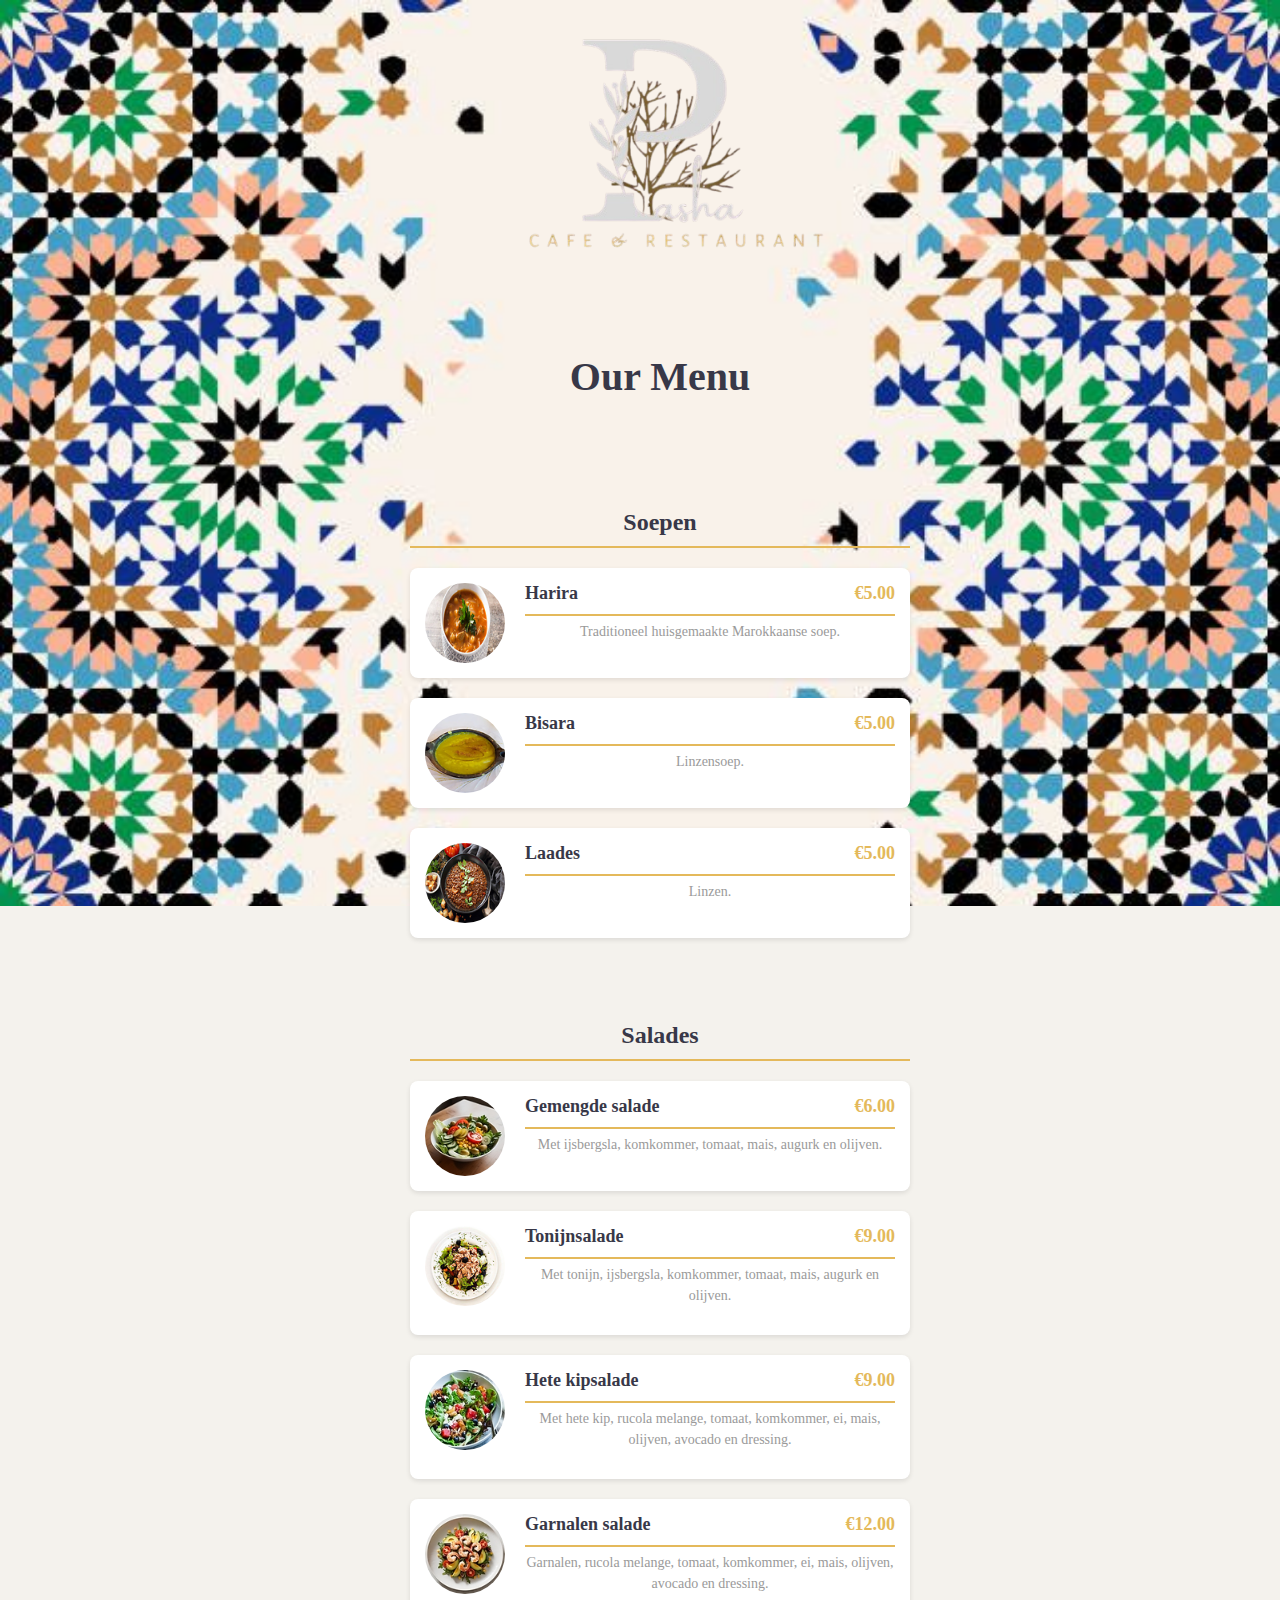
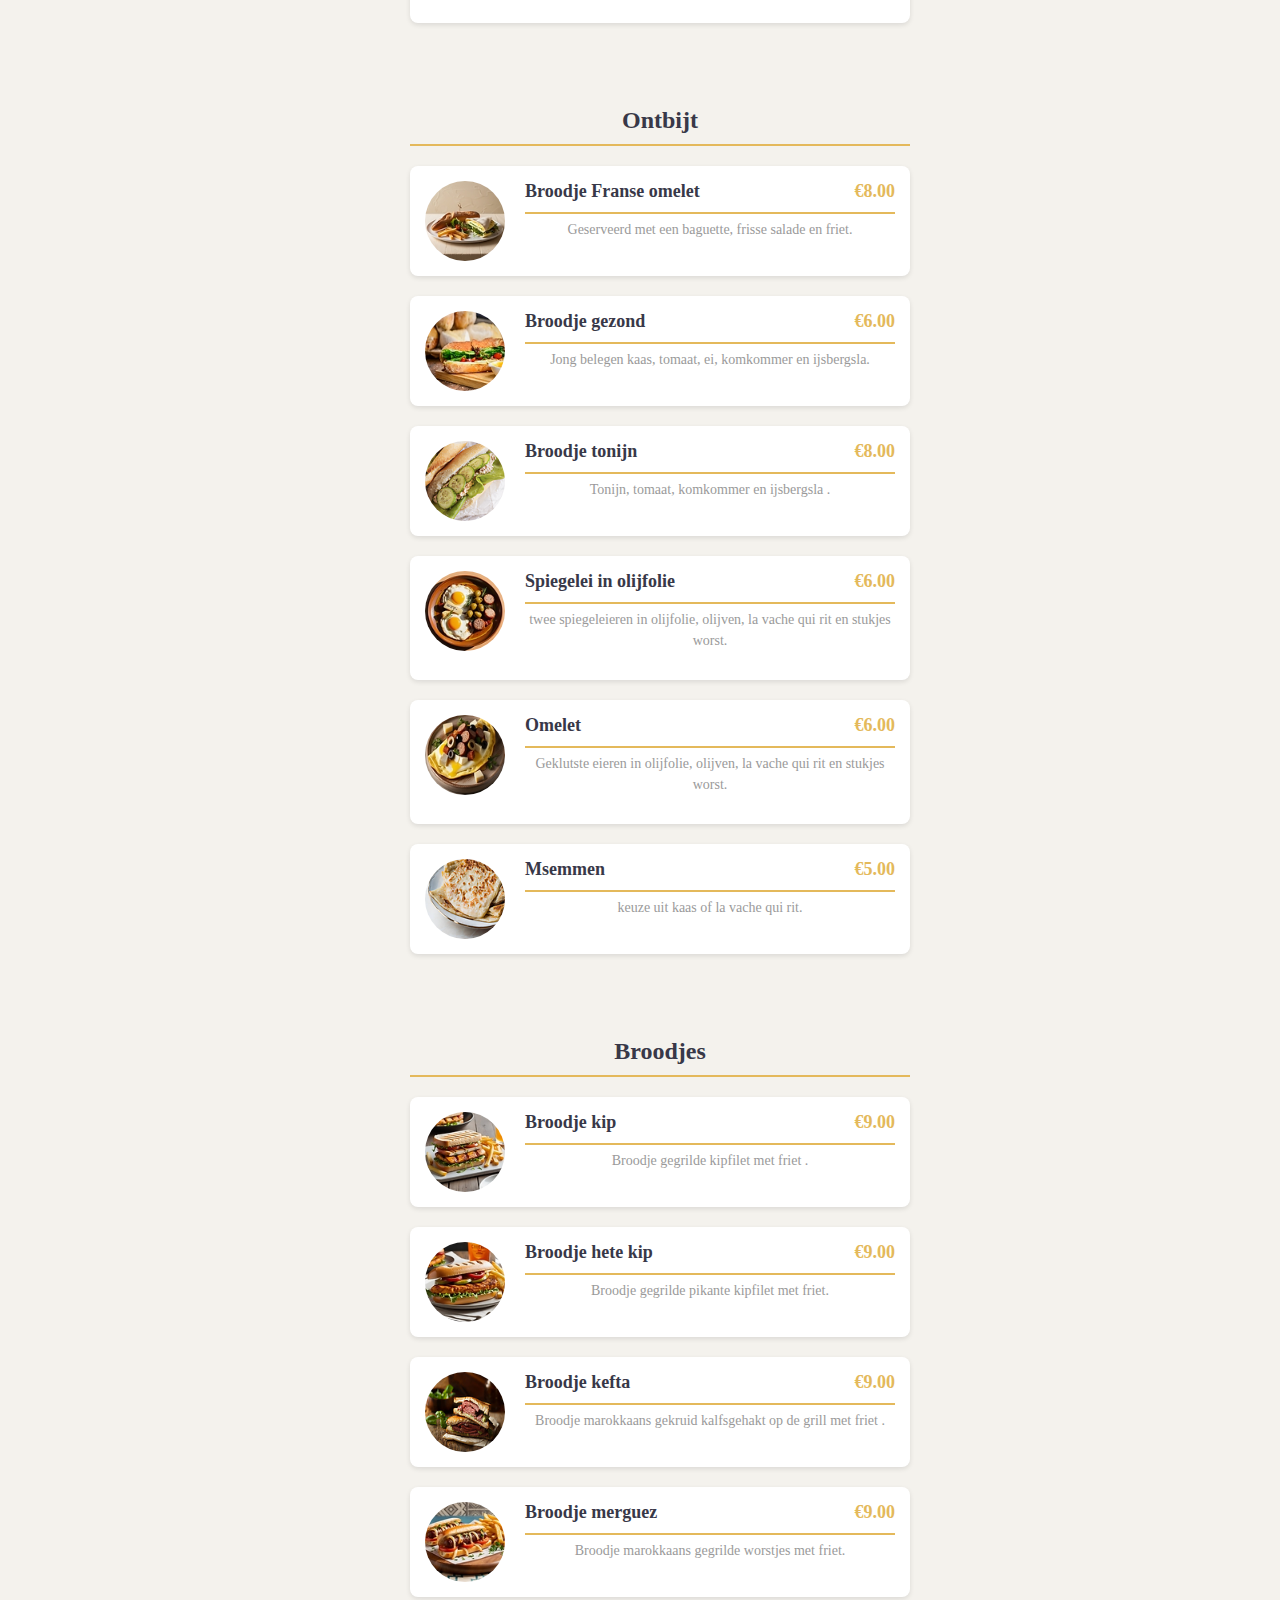
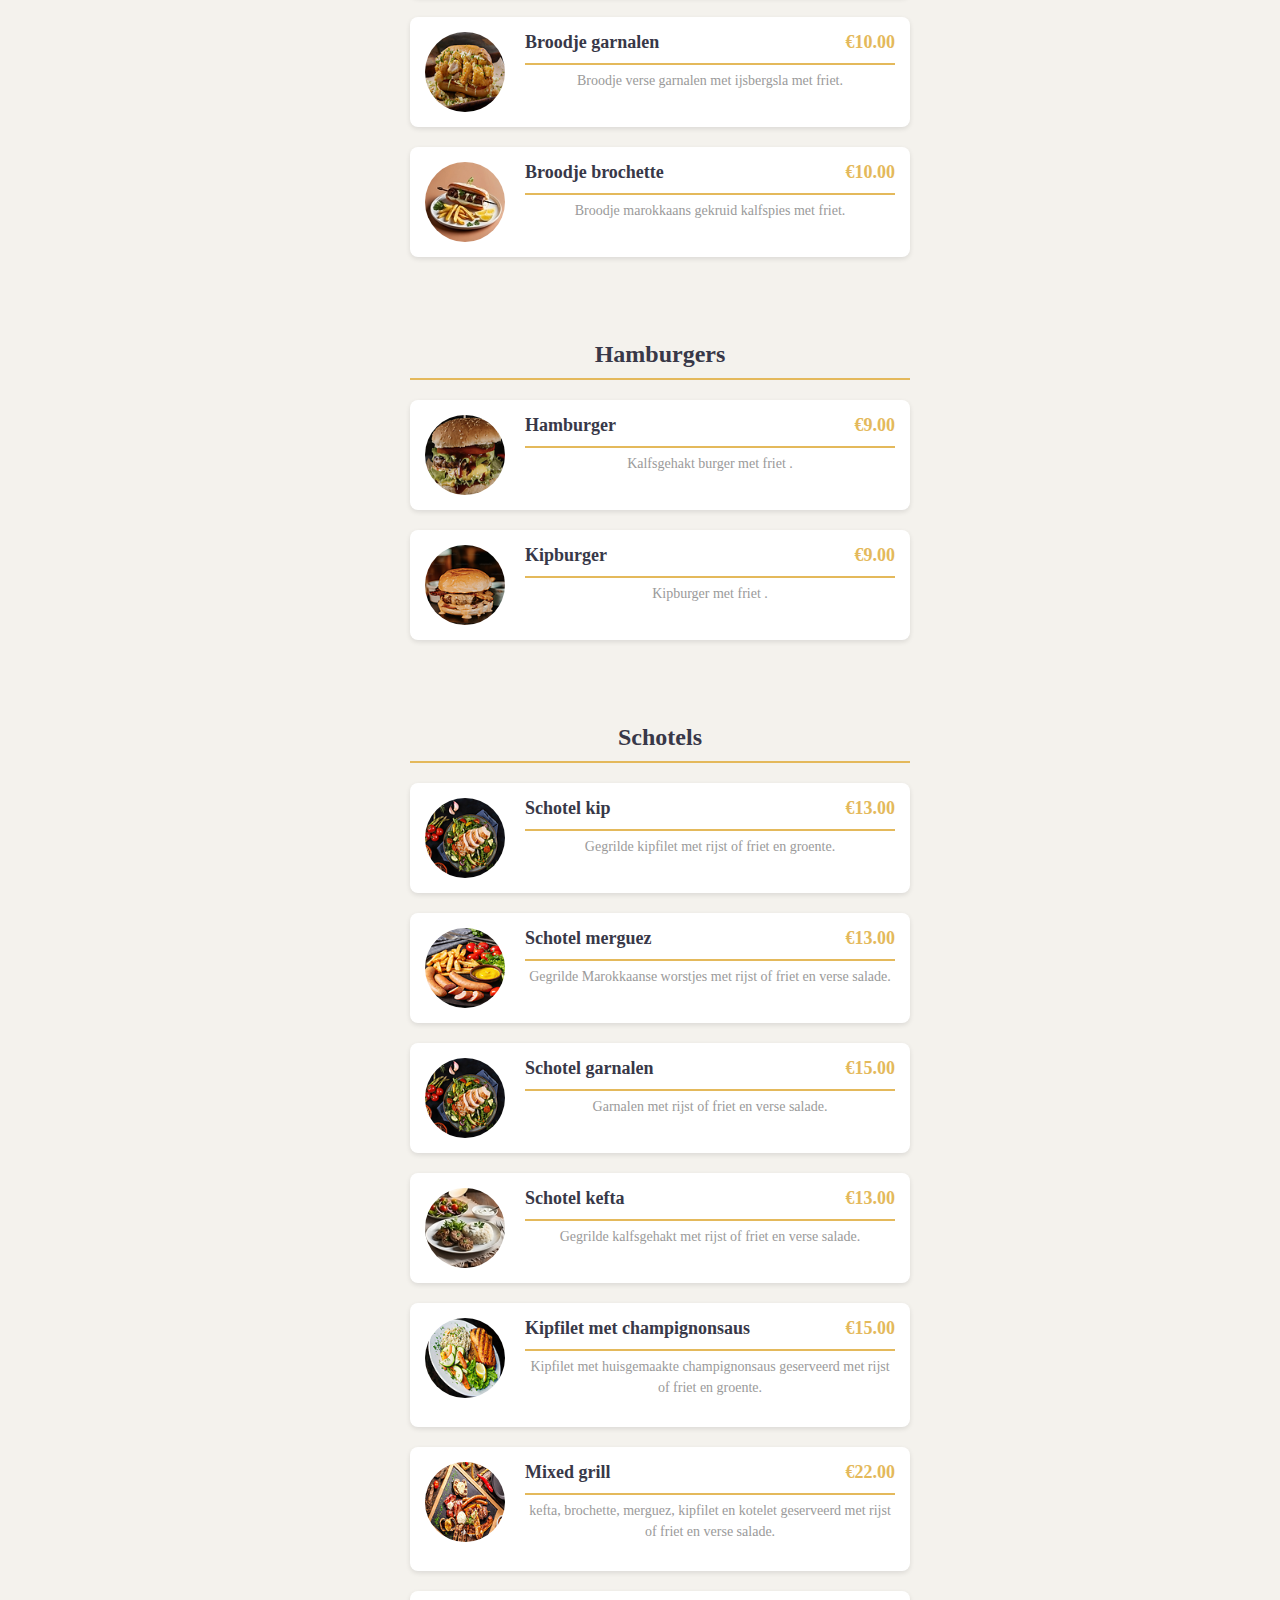
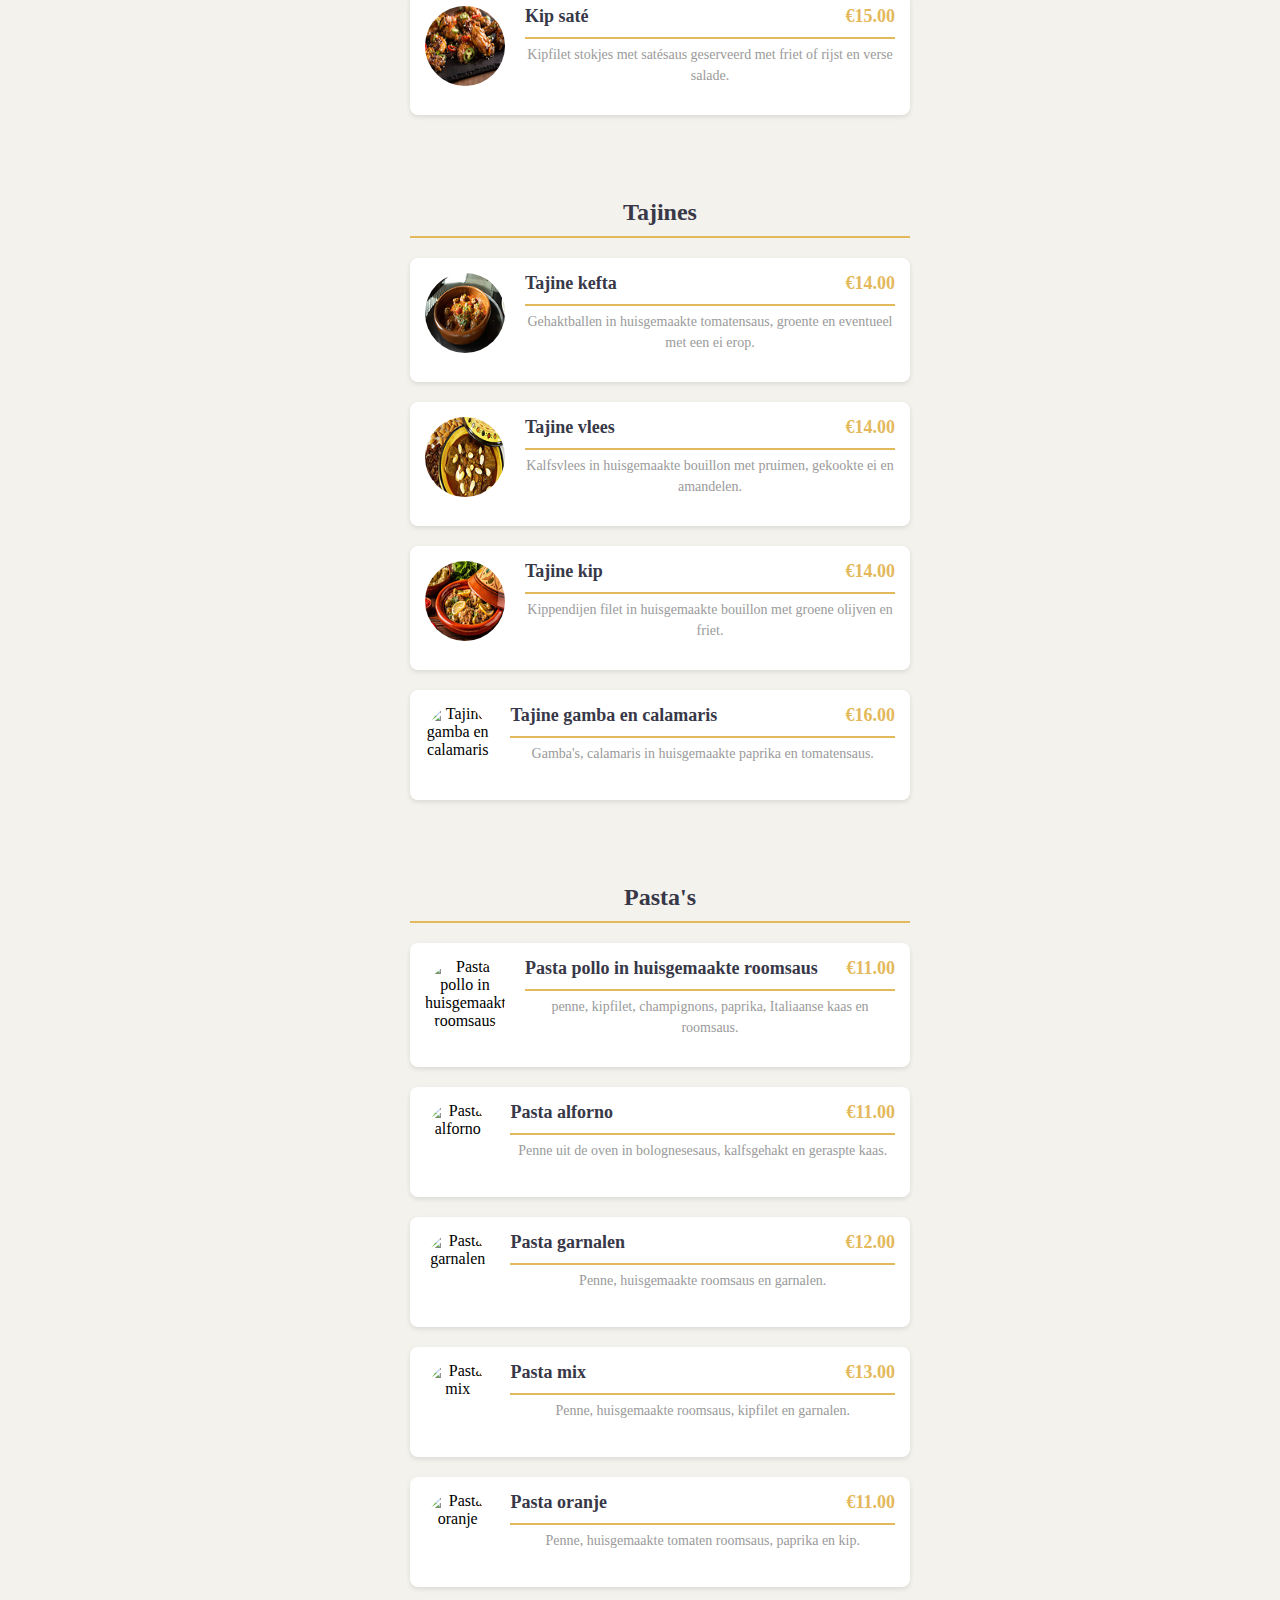
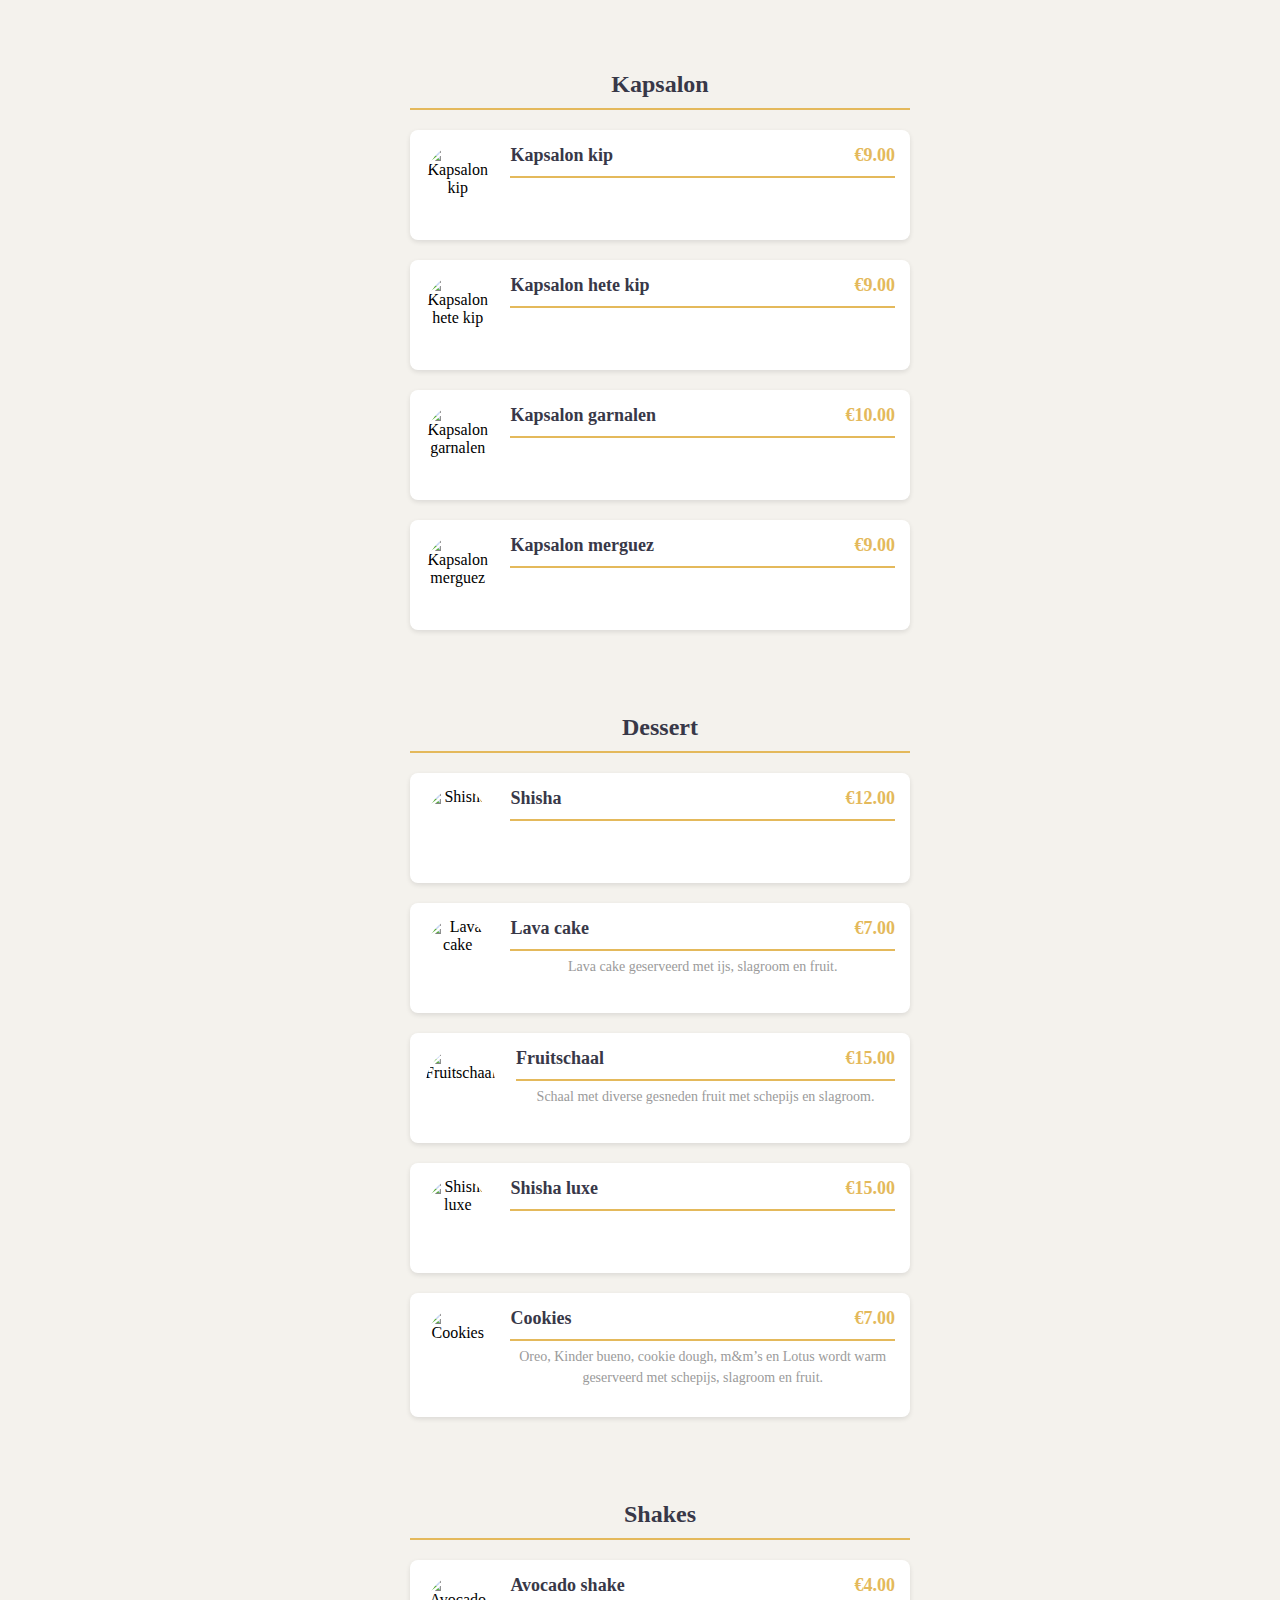
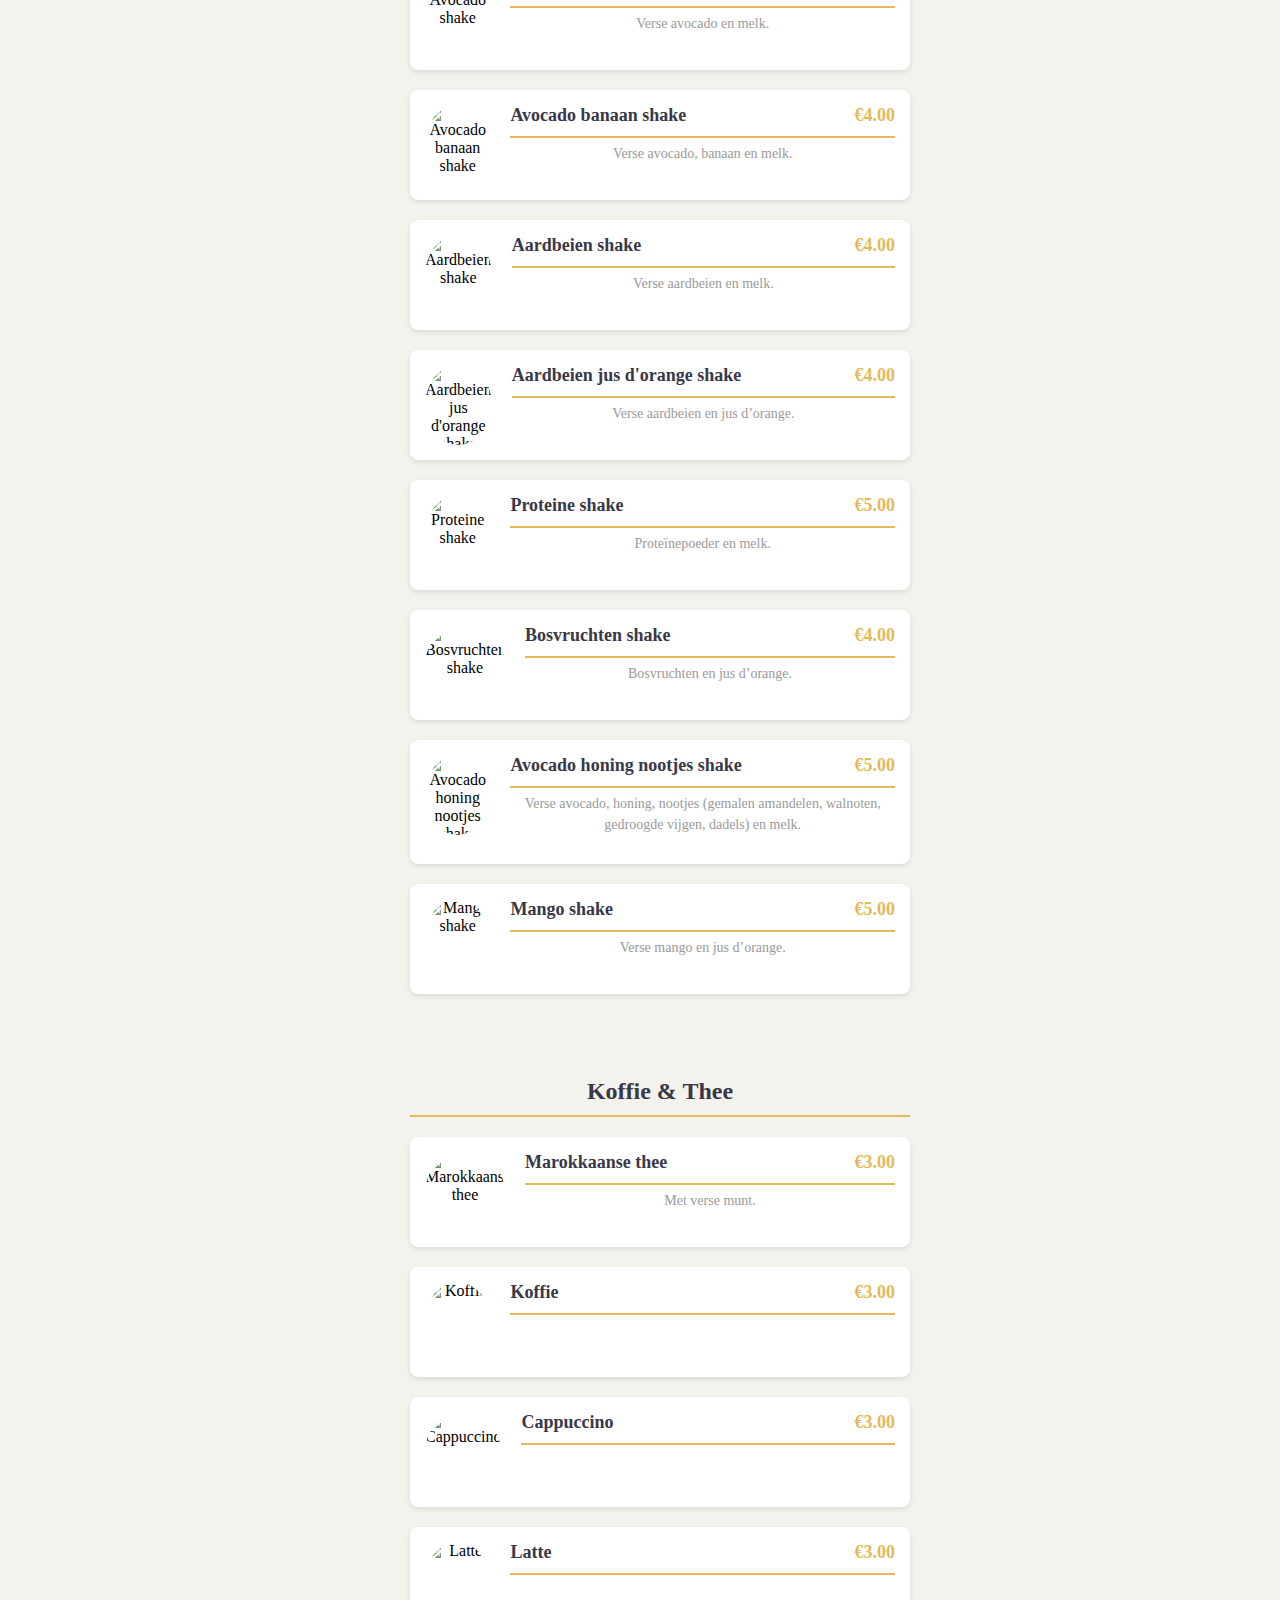
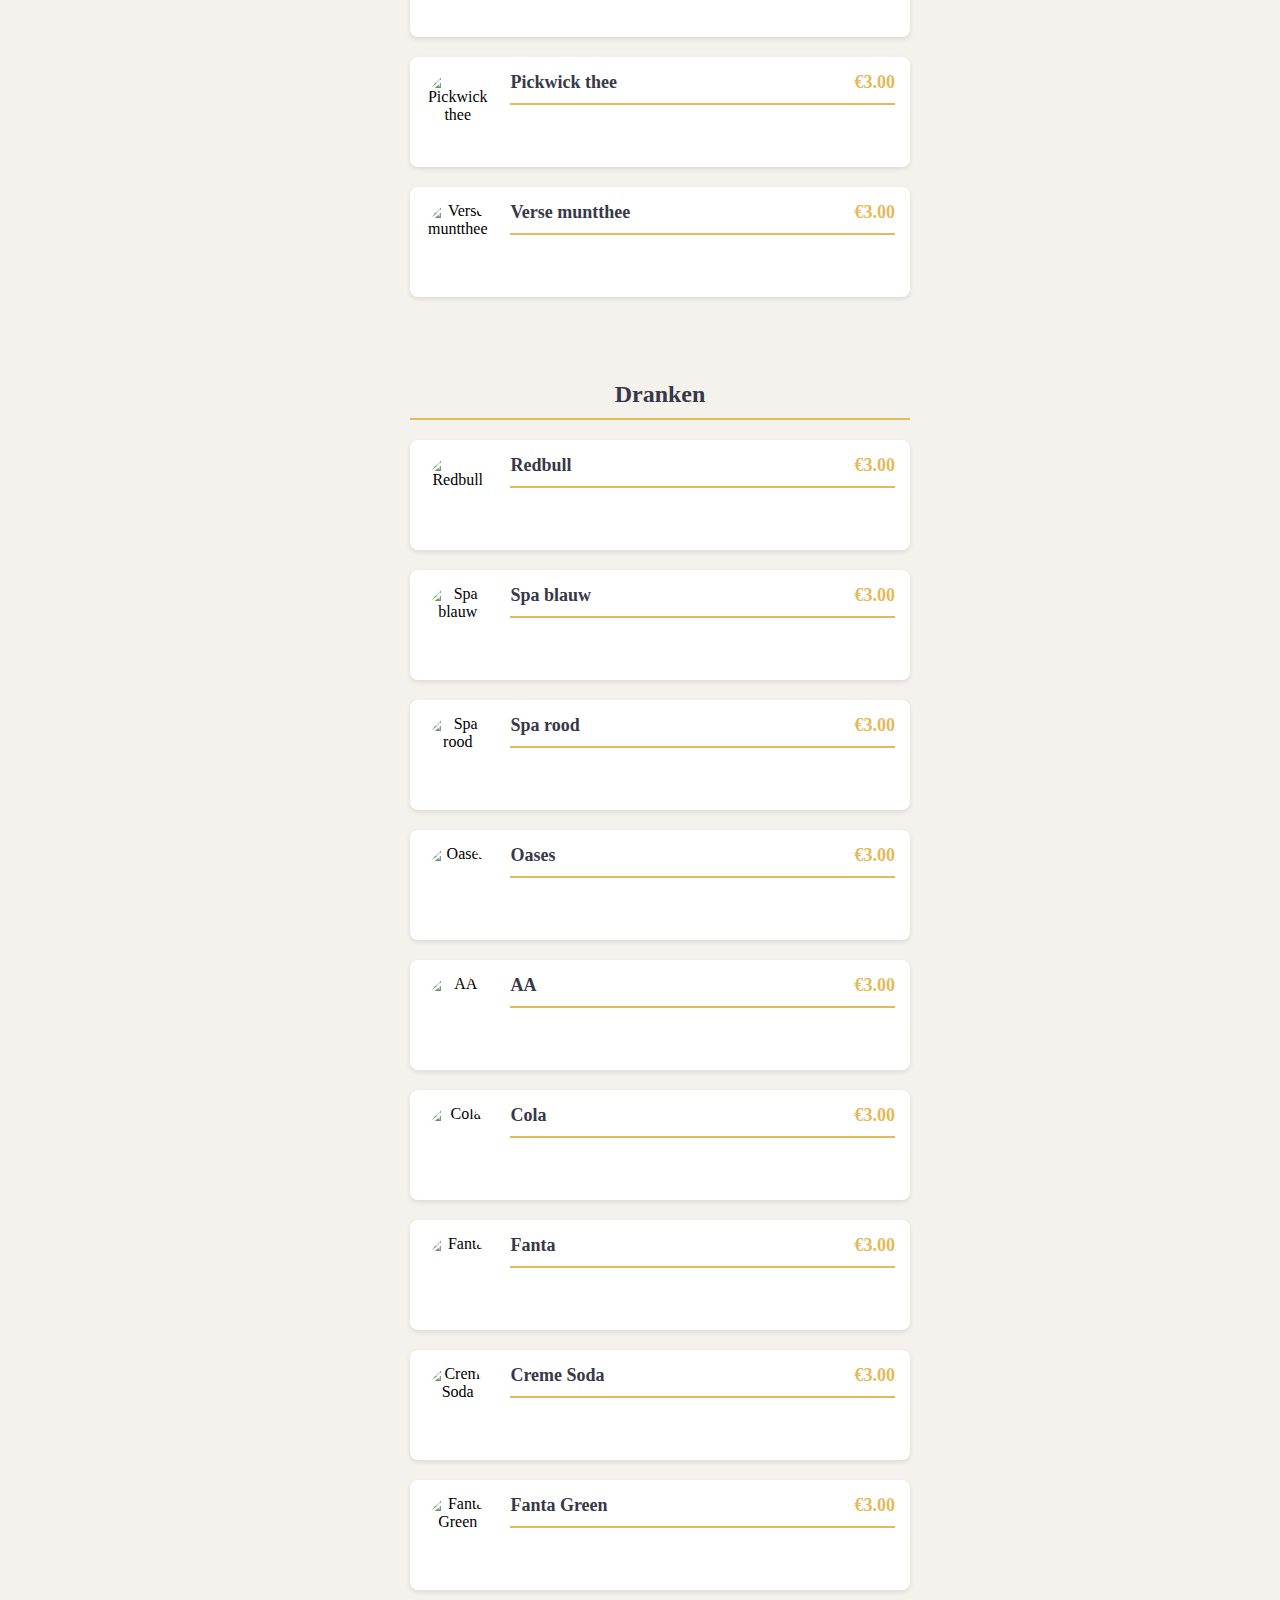
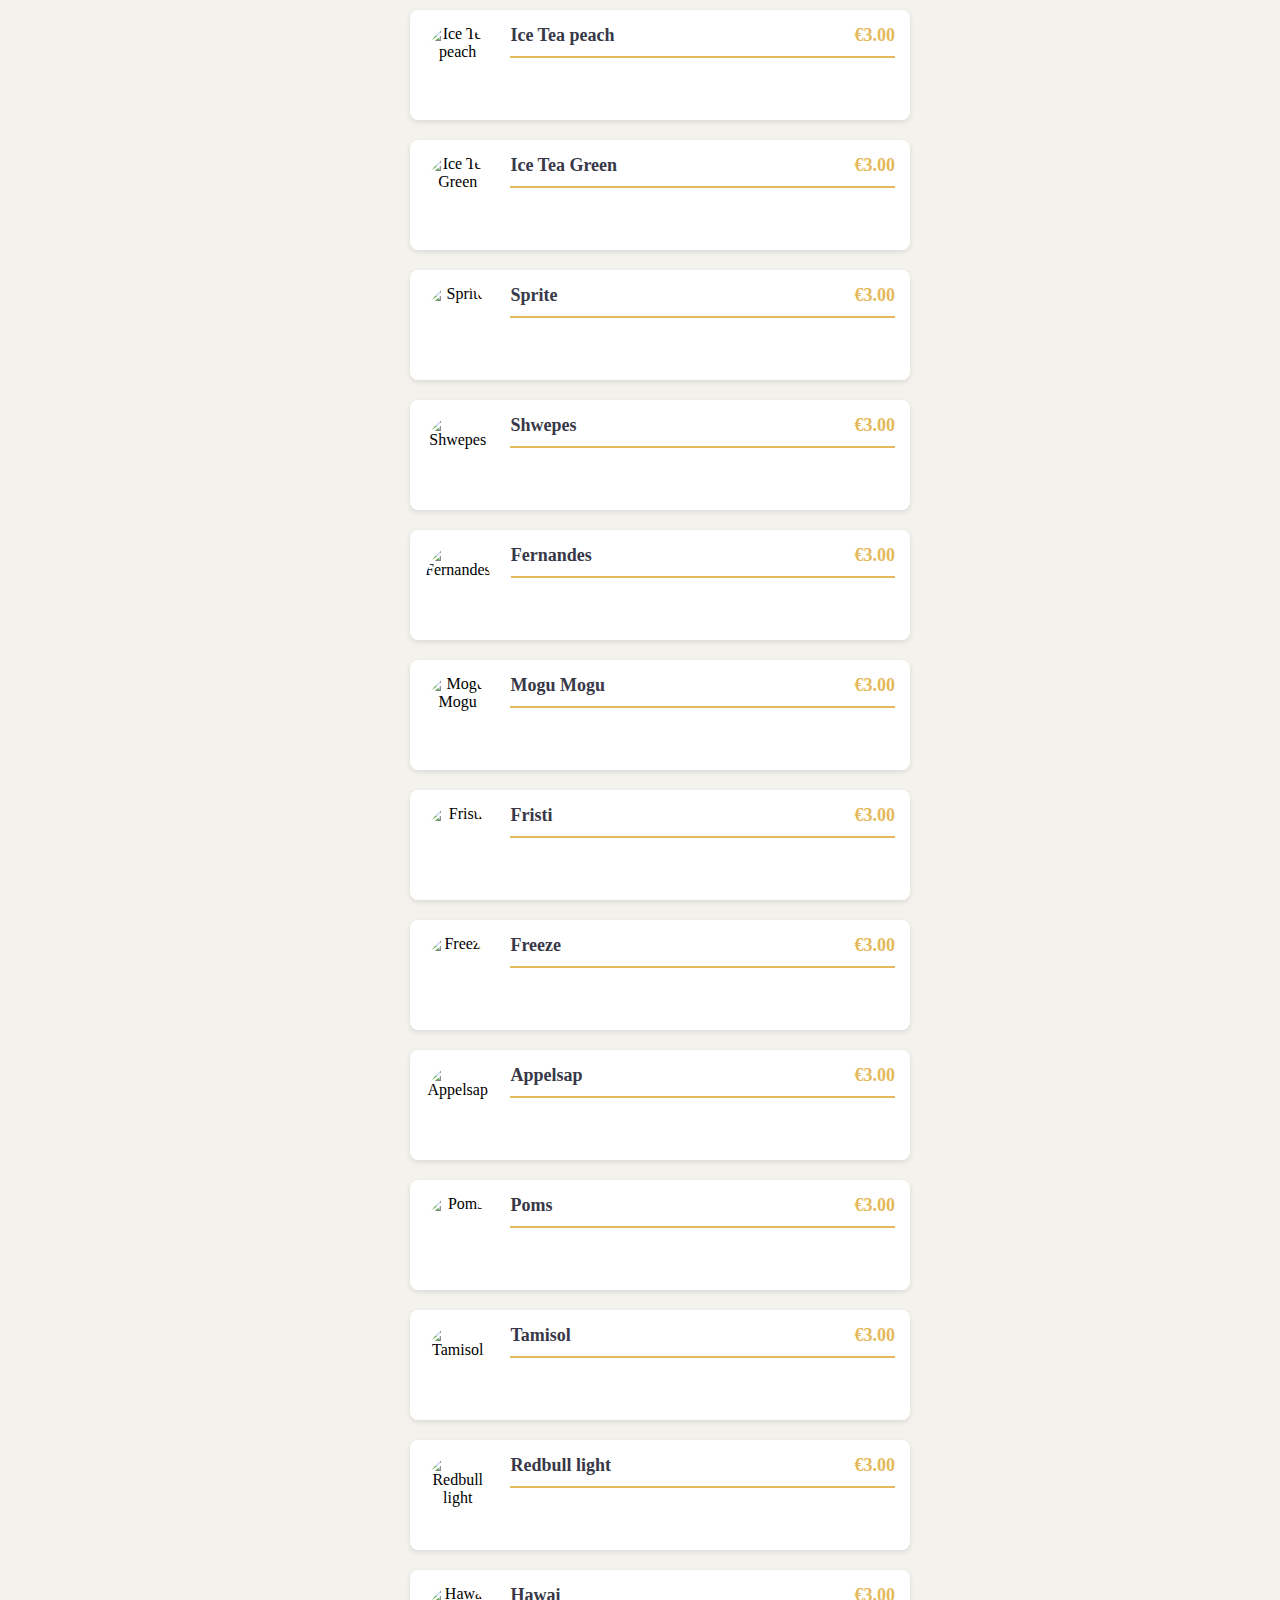
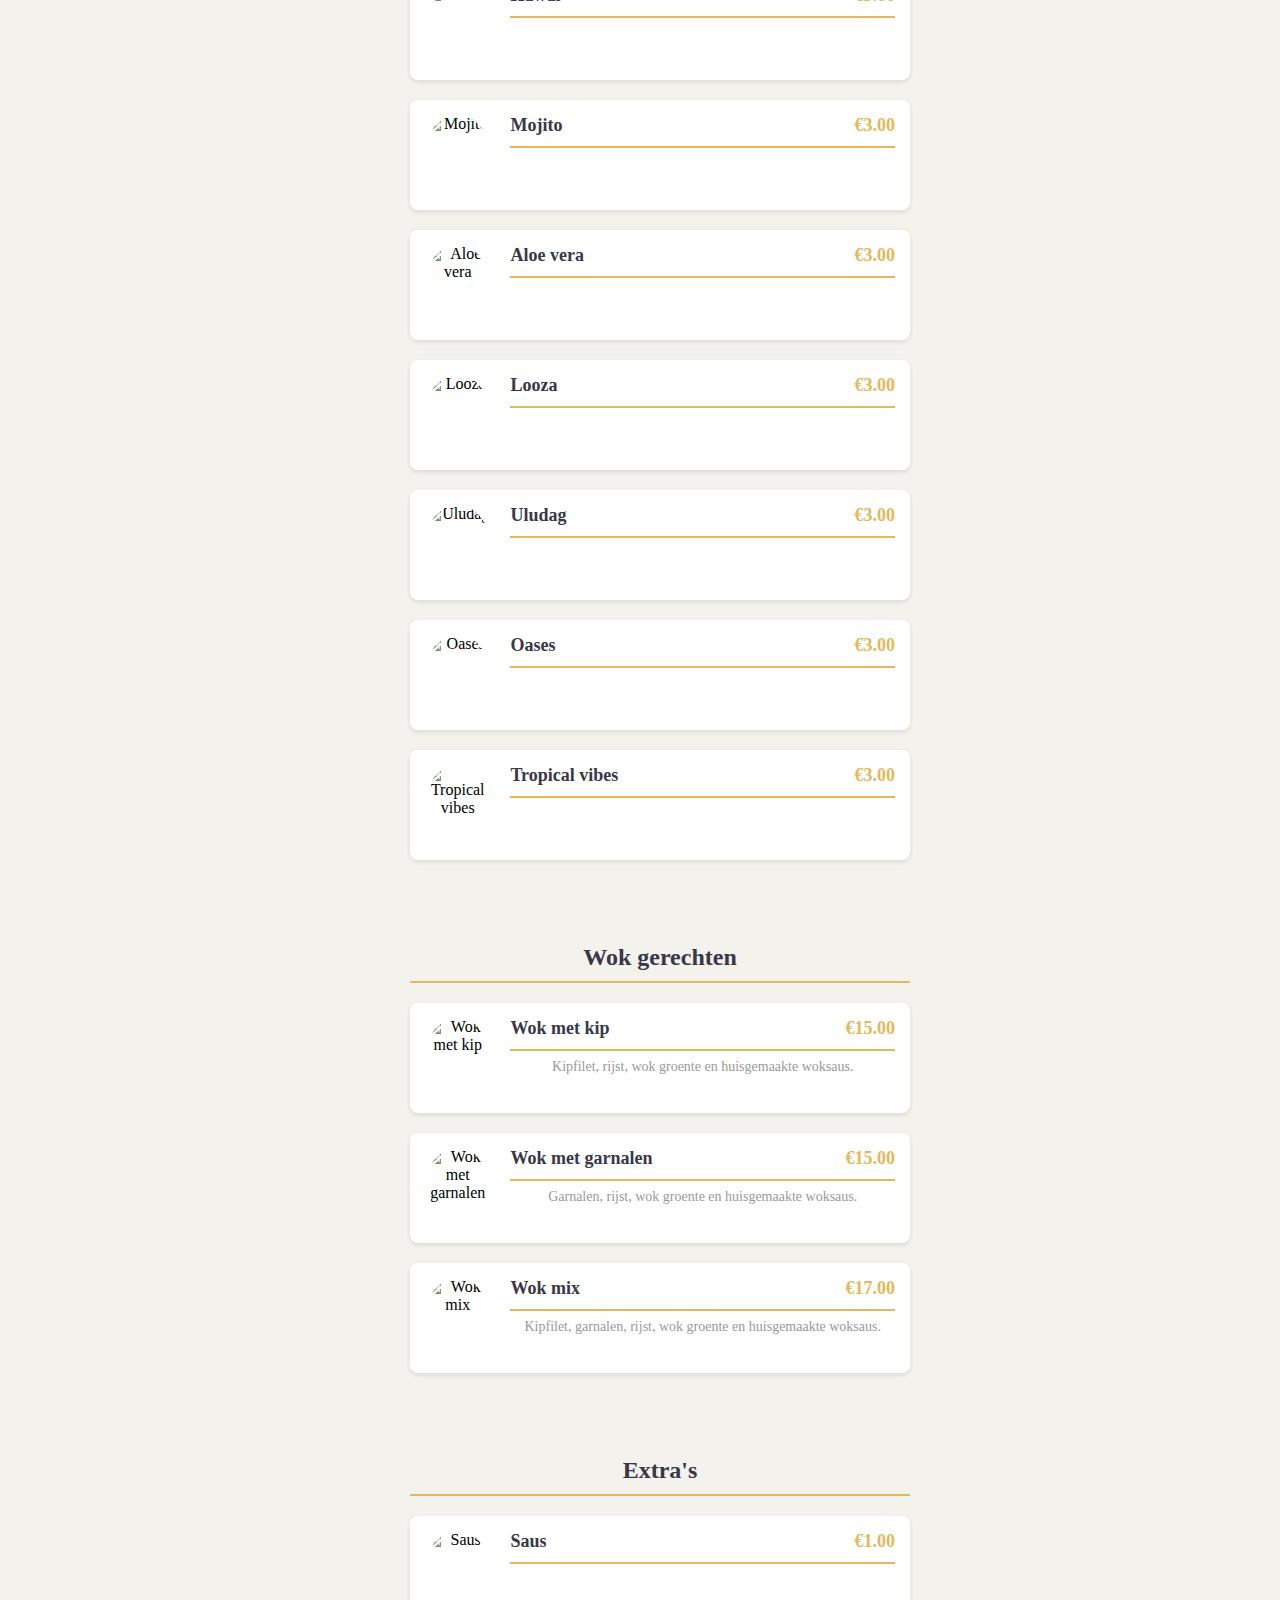
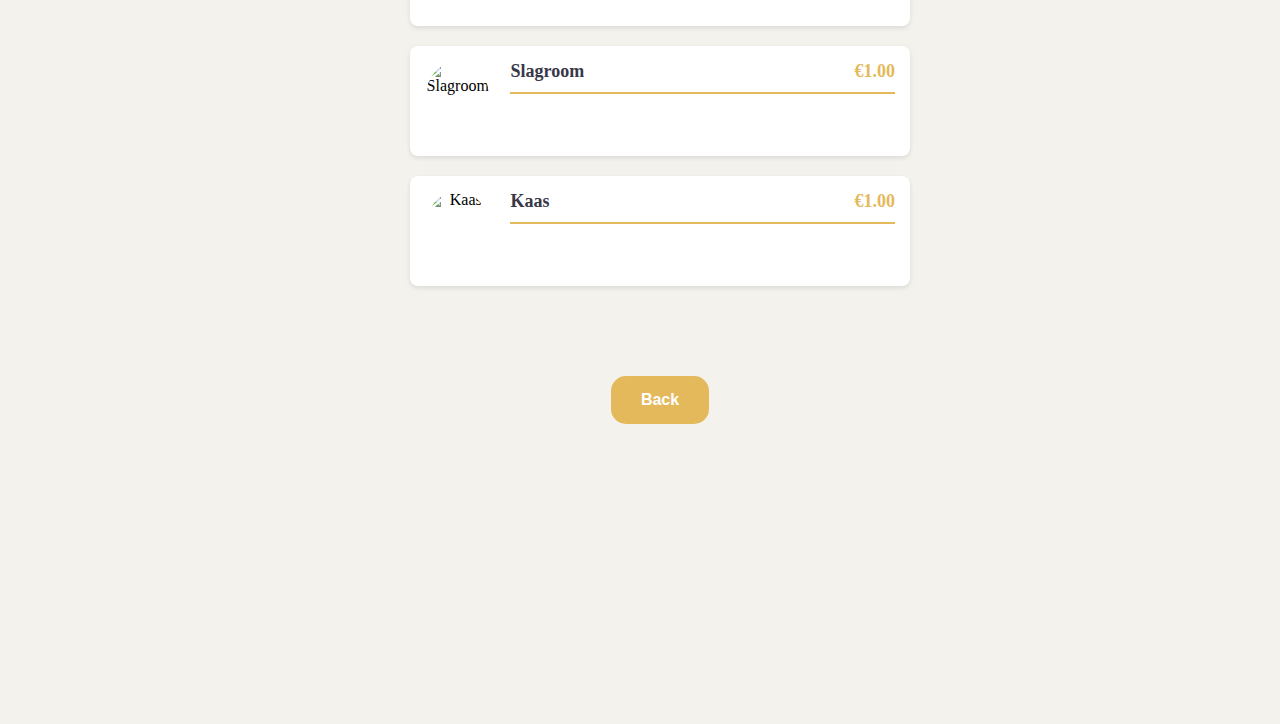
==== menu.html @ f37ce87c "Initial commit" ====
<!DOCTYPE html>
<html lang="fr">
<head>
    <meta charset="UTF-8">
    <meta name="viewport" content="width=device-width, initial-scale=1.0">
    <link rel="shortcut icon" href="./newlogoP1.svg" type="image/svg+xml">
    <title>Menu du Restaurant</title>
    <link rel="stylesheet" href="./assets/css/menu.css">
    <meta name="viewport" content="width=device-width, initial-scale=1.0">

</head>
<body>


    <section id="menu">
        
        <div class="container">
            <div class="entete">
                <div class="center-logo">
                    <img src="./assets/images/newlogoP1.png" alt="Logo Restaurant">
                </div>
                <div class="title">
                    <h2>Our Menu</h2>

                </div>
            </div>

            <div class="menu-items">
                <!-- Soepen Category -->
                <div class="menu-category">
                    <h3 class="titre">Soepen</h3>
                    <div class="menu-item">
                        <img src="./assets/images/imgmenu/harira.jpg" alt="harira">
                        <div>
                            <h3>Harira<span>€5.00</span></h3>
                            <p>Traditioneel huisgemaakte Marokkaanse soep.</p>
                        </div>
                    </div>
                    <div class="menu-item">
                        <img src="./assets/images/imgmenu/bissara.webp" alt="Bisara">
                        <div>
                            <h3>Bisara<span>€5.00</span></h3>
                            <p>Linzensoep.</p>
                        </div>
                    </div>
                    <div class="menu-item">
                        <img src="./assets/images/imgmenu/laades.jpg" alt="laades">
                        <div>
                            <h3>Laades<span>€5.00</span></h3>
                            <p>Linzen.</p>
                        </div>
                    </div>
                </div>

                <!-- Salades Category -->
                <div class="menu-category">
                    <h3 class="titre">Salades</h3>
                    <div class="menu-item">
                        <img src="./assets/images/imgmenu/gemendge_salade.jpg" alt="Gemengde salade">
                        <div>
                            <h3>Gemengde salade<span>€6.00</span></h3>
                            <p>Met ijsbergsla, komkommer, tomaat, mais, augurk en olijven.</p>
                        </div>
                    </div>
                    <div class="menu-item">
                        <img src="./assets/images/imgmenu/tonijnsalade.jpg" alt="Tonijnsalade">
                        <div>
                            <h3>Tonijnsalade<span>€9.00</span></h3>
                            <p>Met tonijn, ijsbergsla, komkommer, tomaat, mais, augurk en olijven.</p>
                        </div>
                    </div>
                    <div class="menu-item">
                        <img src="./assets/images/imgmenu/hete_kipsalade.jpg" alt="Hete kipsalade">
                        <div>
                            <h3>Hete kipsalade<span>€9.00</span></h3>
                            <p>Met hete kip, rucola melange, tomaat, komkommer, ei, mais, olijven, avocado en dressing.</p>
                        </div>
                    </div>
                    <div class="menu-item">
                        <img src="./assets/images/imgmenu/garnalen_salade.jpg" alt="Garnalen salade">
                        <div>
                            <h3>Garnalen salade<span>€12.00</span></h3>
                            <p>Garnalen, rucola melange, tomaat, komkommer, ei, mais, olijven, avocado en dressing.</p>
                        </div>
                    </div>
                </div>

                <!-- Ontbijt Category -->
                <div class="menu-category">
                    <h3 class="titre">Ontbijt</h3>
                    <div class="menu-item">
                        <img src="./assets/images/imgmenu/broodje_franse_omlet.jpg" alt="Broodje Franse omelet">
                        <div>
                            <h3>Broodje Franse omelet<span>€8.00</span></h3>
                            <p>Geserveerd met een baguette, frisse salade en friet.</p>
                        </div>
                    </div>
                    <div class="menu-item">
                        <img src="./assets/images/imgmenu/broodje_gezond.jpg" alt="Broodje gezond">
                        <div>
                            <h3>Broodje gezond<span>€6.00</span></h3>
                            <p>Jong belegen kaas, tomaat, ei, komkommer en ijsbergsla.</p>
                        </div>
                    </div>
                    <div class="menu-item">
                        <img src="./assets/images/imgmenu/broodje_tonijn.png" alt="Broodje tonijn">
                        <div>
                            <h3>Broodje tonijn <span>€8.00</span></h3>
                            <p>Tonijn, tomaat, komkommer en ijsbergsla .</p>
                        </div>
                    </div>
                    <div class="menu-item">
                        <img src="./assets/images/imgmenu/spiegelei_in_olijfolie.jpg" alt="Spiegelei in olijfolie">
                        <div>
                            <h3>Spiegelei in olijfolie <span>€6.00</span></h3>
                            <p>twee spiegeleieren in olijfolie, olijven, la vache qui rit en stukjes worst.</p>
                        </div>
                    </div>
                    <div class="menu-item">
                        <img src="./assets/images/imgmenu/omelet.jpg" alt="Omelet">
                        <div>
                            <h3>Omelet<span>€6.00</span></h3>
                            <p>Geklutste eieren in olijfolie, olijven, la vache qui rit en stukjes worst.</p>
                        </div>
                    </div>
                    <div class="menu-item">
                        <img src="./assets/images/imgmenu/msemmen.jpg" alt="Msemmen">
                        <div>
                            <h3>Msemmen<span>€5.00</span></h3>
                            <p>keuze uit kaas of la vache qui rit.</p>
                        </div>
                    </div>
                </div>

                <div class="menu-category">
                    <h3 class="titre">Broodjes</h3>
                    <div class="menu-item">
                        <img src="./assets/images/imgmenu/broodje_kip.jpg" alt="Broodje kip">
                        <div>
                            <h3>Broodje kip<span>€9.00</span></h3>
                            <p>Broodje gegrilde kipfilet met friet .</p>
                        </div>
                    </div>
                    <div class="menu-item">
                        <img src="./assets/images/imgmenu/broodje_hete_kip.jpg" alt="Broodje hete kip">
                        <div>
                            <h3>Broodje hete kip <span>€9.00</span></h3>
                            <p>Broodje gegrilde pikante kipfilet met friet.</p>
                        </div>
                    </div>
                    <div class="menu-item">
                        <img src="./assets/images/imgmenu/broodje_kefta.jpg" alt="Broodje kefta">
                        <div>
                            <h3>Broodje kefta<span>€9.00</span></h3>
                            <p>Broodje marokkaans gekruid kalfsgehakt op de grill met friet .</p>
                        </div>
                    </div>
                    <div class="menu-item">
                        <img src="./assets/images/imgmenu/broodje_merguez.jpg" alt="Broodje merguez">
                        <div>
                            <h3>Broodje merguez<span>€9.00</span></h3>
                            <p>Broodje marokkaans gegrilde worstjes met friet.</p>
                        </div>
                    </div>
                    <div class="menu-item">
                        <img src="./assets/images/imgmenu/broodje_garnalen.jpg" alt="Broodje garnalen">
                        <div>
                            <h3>Broodje garnalen<span>€10.00</span></h3>
                            <p>Broodje verse garnalen met ijsbergsla met friet.</p>
                        </div>
                    </div>
                    <div class="menu-item">
                        <img src="./assets/images/imgmenu/broodje_brochette.jpg" alt="Broodje brochette">
                        <div>
                            <h3>Broodje brochette<span>€10.00</span></h3>
                            <p>Broodje marokkaans gekruid kalfspies met friet.</p>
                        </div>
                    </div>
                </div>

                <div class="menu-category">
                    <h3 class="titre">Hamburgers</h3>
                    <div class="menu-item">
                        <img src="./assets/images/imgmenu/hamburger.png" alt="Hamburger">
                        <div>
                            <h3>Hamburger<span>€9.00</span></h3>
                            <p>Kalfsgehakt burger met friet .</p>
                        </div>
                    </div>
                    <div class="menu-item">
                        <img src="./assets/images/imgmenu/kipburger.png" alt="Kipburger">
                        <div>
                            <h3>Kipburger <span>€9.00</span></h3>
                            <p>Kipburger met friet .</p>
                        </div>
                    </div>
                </div>

                <div class="menu-category">
                    <h3 class="titre">Schotels</h3>
                    <div class="menu-item">
                        <img src="./assets/images/imgmenu/schotel_kip.jpg" alt="Schotel kip">
                        <div>
                            <h3>Schotel kip <span>€13.00</span></h3>
                            <p>Gegrilde kipfilet met rijst of friet en groente.</p>
                        </div>
                    </div>
                    <div class="menu-item">
                        <img src="./assets/images/imgmenu/schotel_merguez.jpg" alt="Schotel merguez">
                        <div>
                            <h3>Schotel merguez<span>€13.00</span></h3>
                            <p>Gegrilde Marokkaanse worstjes met rijst of friet en verse salade.</p>
                        </div>
                    </div>
                    <div class="menu-item">
                        <img src="./assets/images/imgmenu/schotel_garnalen.jpg" alt="Schotel garnalen">
                        <div>
                            <h3>Schotel garnalen <span>€15.00</span></h3>
                            <p>Garnalen met rijst of friet en verse salade.</p>
                        </div>
                    </div>
                    <div class="menu-item">
                        <img src="./assets/images/imgmenu/schotel_kefta.jpg" alt="Schotel kefta">
                        <div>
                            <h3>Schotel kefta <span>€13.00</span></h3>
                            <p>Gegrilde kalfsgehakt met rijst of friet en verse salade.</p>
                        </div>
                    </div>
                    <div class="menu-item">
                        <img src="./assets/images/imgmenu/kipfilet_met_champignonsaus.jpg" alt="Kipfilet met champignonsaus">
                        <div>
                            <h3>Kipfilet met champignonsaus <span>€15.00</span></h3>
                            <p>Kipfilet met huisgemaakte champignonsaus geserveerd met rijst of friet en groente.</p>
                        </div>
                    </div>
                    <div class="menu-item">
                        <img src="./assets/images/imgmenu/mixed_grill .jpg" alt="Mixed grill">
                        <div>
                            <h3>Mixed grill <span>€22.00</span></h3>
                            <p>kefta, brochette, merguez, kipfilet en kotelet geserveerd met rijst of friet en verse salade.</p>
                        </div>
                    </div>
                    <div class="menu-item">
                        <img src="./assets/images/imgmenu/kip_sate.jpg" alt="Kip saté">
                        <div>
                            <h3>Kip saté <span>€15.00</span></h3>
                            <p>Kipfilet stokjes met satésaus geserveerd met friet of rijst en verse salade.</p>
                        </div>
                    </div>
                </div>
                
                
                <div class="menu-category">
                    <h3 class="titre">Tajines</h3>
                    <div class="menu-item">
                        <img src="./assets/images/imgmenu/tajine_kefta.webp" alt="Tajine kefta">
                        <div>
                            <h3>Tajine kefta<span>€14.00</span></h3>
                            <p>Gehaktballen in huisgemaakte tomatensaus, groente en eventueel met een ei erop.</p>
                        </div>
                    </div>
                    <div class="menu-item">
                        <img src="./assets/images/imgmenu/tajine_vlees.jpg" alt="Tajine vlees">
                        <div>
                            <h3>Tajine vlees <span>€14.00</span></h3>
                            <p>Kalfsvlees in huisgemaakte bouillon met pruimen, gekookte ei en amandelen.</p>
                        </div>
                    </div>
                    <div class="menu-item">
                        <img src="./assets/images/imgmenu/tajine_kip.webp" alt="Tajine kip">
                        <div>
                            <h3>Tajine kip <span>€14.00</span></h3>
                            <p>Kippendijen filet in huisgemaakte bouillon met groene olijven en friet.</p>
                        </div>
                    </div>
                    <div class="menu-item">
                        <img src="./img/food8.jpeg" alt="Tajine gamba en calamaris">
                        <div>
                            <h3>Tajine gamba en calamaris<span>€16.00</span></h3>
                            <p>Gamba's, calamaris in huisgemaakte paprika en tomatensaus.</p>
                        </div>
                    </div>
                </div>


                <div class="menu-category">
                    <h3 class="titre">Pasta's</h3>
                    <div class="menu-item">
                        <img src="./img/food7.jpeg" alt="Pasta pollo in huisgemaakte roomsaus">
                        <div>
                            <h3>Pasta pollo in huisgemaakte roomsaus<span>€11.00</span></h3>
                            <p>penne, kipfilet, champignons, paprika, Italiaanse kaas en roomsaus.</p>
                        </div>
                    </div>
                    <div class="menu-item">
                        <img src="./img/food8.jpeg" alt="Pasta alforno">
                        <div>
                            <h3>Pasta alforno<span>€11.00</span></h3>
                            <p>Penne uit de oven in bolognesesaus, kalfsgehakt en geraspte kaas.</p>
                        </div>
                    </div>
                    <div class="menu-item">
                        <img src="./img/food8.jpeg" alt="Pasta garnalen">
                        <div>
                            <h3>Pasta garnalen<span>€12.00</span></h3>
                            <p>Penne, huisgemaakte roomsaus en garnalen.</p>
                        </div>
                    </div>
                    <div class="menu-item">
                        <img src="./img/food8.jpeg" alt="Pasta mix">
                        <div>
                            <h3>Pasta mix<span>€13.00</span></h3>
                            <p>Penne, huisgemaakte roomsaus, kipfilet en garnalen.</p>
                        </div>
                    </div>
                    <div class="menu-item">
                        <img src="./img/food8.jpeg" alt="Pasta oranje">
                        <div>
                            <h3>Pasta oranje<span>€11.00</span></h3>
                            <p>Penne, huisgemaakte tomaten roomsaus, paprika en kip.</p>
                        </div>
                    </div>
                </div>

                <div class="menu-category">
                    <h3 class="titre">Kapsalon</h3>
                    <div class="menu-item">
                        <img src="./img/food7.jpeg" alt="Kapsalon kip">
                        <div>
                            <h3>Kapsalon kip<span>€9.00</span></h3>
                        </div>
                    </div>
                    <div class="menu-item">
                        <img src="./img/food8.jpeg" alt="Kapsalon hete kip">
                        <div>
                            <h3>Kapsalon hete kip<span>€9.00</span></h3>
                        </div>
                    </div>
                    <div class="menu-item">
                        <img src="./img/food8.jpeg" alt="Kapsalon garnalen">
                        <div>
                            <h3>Kapsalon garnalen<span>€10.00</span></h3>
                        </div>
                    </div>
                    <div class="menu-item">
                        <img src="./img/food8.jpeg" alt="Kapsalon merguez">
                        <div>
                            <h3>Kapsalon merguez<span>€9.00</span></h3>
                        </div>
                    </div>
                </div>

                <div class="menu-category">
                    <h3 class="titre">Dessert</h3>
                    <div class="menu-item">
                        <img src="./img/food7.jpeg" alt="Shisha">
                        <div>
                            <h3>Shisha<span>€12.00</span></h3>
                        </div>
                    </div>
                    <div class="menu-item">
                        <img src="./img/food8.jpeg" alt="Lava cake">
                        <div>
                            <h3>Lava cake<span>€7.00</span></h3>
                            <p>Lava cake geserveerd met ijs, slagroom en fruit.</p>
                        </div>
                    </div>
                    <div class="menu-item">
                        <img src="./img/food8.jpeg" alt="Fruitschaal">
                        <div>
                            <h3>Fruitschaal<span>€15.00</span></h3>
                            <p>Schaal met diverse gesneden fruit met schepijs en slagroom.</p>
                        </div>
                    </div>
                    <div class="menu-item">
                        <img src="./img/food7.jpeg" alt="Shisha luxe">
                        <div>
                            <h3>Shisha luxe<span>€15.00</span></h3>
                        </div>
                    </div>
                    <div class="menu-item">
                        <img src="./img/food8.jpeg" alt="Cookies">
                        <div>
                            <h3>Cookies<span>€7.00</span></h3>
                            <p>Oreo, Kinder bueno, cookie dough, m&m’s en Lotus wordt warm geserveerd met schepijs, slagroom en fruit.</p>
                        </div>
                    </div>
                </div>
                <div class="menu-category">
                    <h3 class="titre">Shakes</h3>
                    <div class="menu-item">
                        <img src="./img/shake_avocado.jpeg" alt="Avocado shake">
                        <div>
                            <h3>Avocado shake<span>€4.00</span></h3>
                            <p>Verse avocado en melk.</p>
                        </div>
                    </div>
                    <div class="menu-item">
                        <img src="./img/shake_avocado_banaan.jpeg" alt="Avocado banaan shake">
                        <div>
                            <h3>Avocado banaan shake<span>€4.00</span></h3>
                            <p>Verse avocado, banaan en melk.</p>
                        </div>
                    </div>
                    <div class="menu-item">
                        <img src="./img/shake_aardbeien.jpeg" alt="Aardbeien shake">
                        <div>
                            <h3>Aardbeien shake<span>€4.00</span></h3>
                            <p>Verse aardbeien en melk.</p>
                        </div>
                    </div>
                    <div class="menu-item">
                        <img src="./img/shake_aardbeien_jus.jpeg" alt="Aardbeien jus d'orange shake">
                        <div>
                            <h3>Aardbeien jus d'orange shake<span>€4.00</span></h3>
                            <p>Verse aardbeien en jus d’orange.</p>
                        </div>
                    </div>
                    <div class="menu-item">
                        <img src="./img/shake_proteine.jpeg" alt="Proteine shake">
                        <div>
                            <h3>Proteine shake<span>€5.00</span></h3>
                            <p>Proteïnepoeder en melk.</p>
                        </div>
                    </div>
                    <div class="menu-item">
                        <img src="./img/shake_bosvruchten.jpeg" alt="Bosvruchten shake">
                        <div>
                            <h3>Bosvruchten shake<span>€4.00</span></h3>
                            <p>Bosvruchten en jus d’orange.</p>
                        </div>
                    </div>
                    <div class="menu-item">
                        <img src="./img/shake_avocado_honing_nootjes.jpeg" alt="Avocado honing nootjes shake">
                        <div>
                            <h3>Avocado honing nootjes shake<span>€5.00</span></h3>
                            <p>Verse avocado, honing, nootjes (gemalen amandelen, walnoten, gedroogde vijgen, dadels) en melk.</p>
                        </div>
                    </div>
                    <div class="menu-item">
                        <img src="./img/shake_mango.jpeg" alt="Mango shake">
                        <div>
                            <h3>Mango shake<span>€5.00</span></h3>
                            <p>Verse mango en jus d’orange.</p>
                        </div>
                    </div>
                </div>
                
                <div class="menu-category">
                    <h3 class="titre">Koffie & Thee</h3>
                    <div class="menu-item">
                        <img src="./img/marokkaanse_thee.jpeg" alt="Marokkaanse thee">
                        <div>
                            <h3>Marokkaanse thee<span>€3.00</span></h3>
                            <p>Met verse munt.</p>
                        </div>
                    </div>
                    <div class="menu-item">
                        <img src="./img/koffie.jpeg" alt="Koffie">
                        <div>
                            <h3>Koffie<span>€3.00</span></h3>
                        </div>
                    </div>
                    <div class="menu-item">
                        <img src="./img/cappuccino.jpeg" alt="Cappuccino">
                        <div>
                            <h3>Cappuccino<span>€3.00</span></h3>
                        </div>
                    </div>
                    <div class="menu-item">
                        <img src="./img/latte.jpeg" alt="Latte">
                        <div>
                            <h3>Latte<span>€3.00</span></h3>
                        </div>
                    </div>
                    <div class="menu-item">
                        <img src="./img/pickwick_thee.jpeg" alt="Pickwick thee">
                        <div>
                            <h3>Pickwick thee<span>€3.00</span></h3>
                        </div>
                    </div>
                    <div class="menu-item">
                        <img src="./img/verse_muntthee.jpeg" alt="Verse muntthee">
                        <div>
                            <h3>Verse muntthee<span>€3.00</span></h3>
                        </div>
                    </div>
                </div>
                
                <div class="menu-category">
                    <h3 class="titre">Dranken</h3>
                    
                    <div class="menu-item">
                        <img src="./img/redbull.jpeg" alt="Redbull">
                        <div>
                            <h3>Redbull<span>€3.00</span></h3>
                        </div>
                    </div>
                
                    <div class="menu-item">
                        <img src="./img/spa_blauw.jpeg" alt="Spa blauw">
                        <div>
                            <h3>Spa blauw<span>€3.00</span></h3>
                        </div>
                    </div>
                
                    <div class="menu-item">
                        <img src="./img/spa_rood.jpeg" alt="Spa rood">
                        <div>
                            <h3>Spa rood<span>€3.00</span></h3>
                        </div>
                    </div>
                
                    <div class="menu-item">
                        <img src="./img/oases.jpeg" alt="Oases">
                        <div>
                            <h3>Oases<span>€3.00</span></h3>
                        </div>
                    </div>
                
                    <div class="menu-item">
                        <img src="./img/aa.jpeg" alt="AA">
                        <div>
                            <h3>AA<span>€3.00</span></h3>
                        </div>
                    </div>
                
                    <div class="menu-item">
                        <img src="./img/cola.jpeg" alt="Cola">
                        <div>
                            <h3>Cola<span>€3.00</span></h3>
                        </div>
                    </div>
                
                    <div class="menu-item">
                        <img src="./img/fanta.jpeg" alt="Fanta">
                        <div>
                            <h3>Fanta<span>€3.00</span></h3>
                        </div>
                    </div>
                
                    <div class="menu-item">
                        <img src="./img/creme_soda.jpeg" alt="Creme Soda">
                        <div>
                            <h3>Creme Soda<span>€3.00</span></h3>
                        </div>
                    </div>
                
                    <div class="menu-item">
                        <img src="./img/fanta_green.jpeg" alt="Fanta Green">
                        <div>
                            <h3>Fanta Green<span>€3.00</span></h3>
                        </div>
                    </div>
                
                    <div class="menu-item">
                        <img src="./img/ice_tea_peach.jpeg" alt="Ice Tea peach">
                        <div>
                            <h3>Ice Tea peach<span>€3.00</span></h3>
                        </div>
                    </div>
                
                    <div class="menu-item">
                        <img src="./img/ice_tea_green.jpeg" alt="Ice Tea Green">
                        <div>
                            <h3>Ice Tea Green<span>€3.00</span></h3>
                        </div>
                    </div>
                
                    <div class="menu-item">
                        <img src="./img/sprite.jpeg" alt="Sprite">
                        <div>
                            <h3>Sprite<span>€3.00</span></h3>
                        </div>
                    </div>
                
                    <div class="menu-item">
                        <img src="./img/shwepes.jpeg" alt="Shwepes">
                        <div>
                            <h3>Shwepes<span>€3.00</span></h3>
                        </div>
                    </div>
                
                    <div class="menu-item">
                        <img src="./img/fernandes.jpeg" alt="Fernandes">
                        <div>
                            <h3>Fernandes<span>€3.00</span></h3>
                        </div>
                    </div>
                
                    <div class="menu-item">
                        <img src="./img/mogu_mogu.jpeg" alt="Mogu Mogu">
                        <div>
                            <h3>Mogu Mogu<span>€3.00</span></h3>
                        </div>
                    </div>
                
                    <div class="menu-item">
                        <img src="./img/fristi.jpeg" alt="Fristi">
                        <div>
                            <h3>Fristi<span>€3.00</span></h3>
                        </div>
                    </div>
                
                    <div class="menu-item">
                        <img src="./img/freeze.jpeg" alt="Freeze">
                        <div>
                            <h3>Freeze<span>€3.00</span></h3>
                        </div>
                    </div>
                
                    <div class="menu-item">
                        <img src="./img/appelsap.jpeg" alt="Appelsap">
                        <div>
                            <h3>Appelsap<span>€3.00</span></h3>
                        </div>
                    </div>
                
                    <div class="menu-item">
                        <img src="./img/poms.jpeg" alt="Poms">
                        <div>
                            <h3>Poms<span>€3.00</span></h3>
                        </div>
                    </div>
                
                    <div class="menu-item">
                        <img src="./img/tamisol.jpeg" alt="Tamisol">
                        <div>
                            <h3>Tamisol<span>€3.00</span></h3>
                        </div>
                    </div>
                
                    <div class="menu-item">
                        <img src="./img/redbull_light.jpeg" alt="Redbull light">
                        <div>
                            <h3>Redbull light<span>€3.00</span></h3>
                        </div>
                    </div>
                
                    <div class="menu-item">
                        <img src="./img/hawai.jpeg" alt="Hawai">
                        <div>
                            <h3>Hawai<span>€3.00</span></h3>
                        </div>
                    </div>
                
                    <div class="menu-item">
                        <img src="./img/mojito.jpeg" alt="Mojito">
                        <div>
                            <h3>Mojito<span>€3.00</span></h3>
                        </div>
                    </div>
                
                    <div class="menu-item">
                        <img src="./img/aloe_vera.jpeg" alt="Aloe vera">
                        <div>
                            <h3>Aloe vera<span>€3.00</span></h3>
                        </div>
                    </div>
                
                    <div class="menu-item">
                        <img src="./img/looza.jpeg" alt="Looza">
                        <div>
                            <h3>Looza<span>€3.00</span></h3>
                        </div>
                    </div>
                
                    <div class="menu-item">
                        <img src="./img/uludag.jpeg" alt="Uludag">
                        <div>
                            <h3>Uludag<span>€3.00</span></h3>
                        </div>
                    </div>
                
                    <div class="menu-item">
                        <img src="./img/oases.jpeg" alt="Oases">
                        <div>
                            <h3>Oases<span>€3.00</span></h3>
                        </div>
                    </div>
                
                    <div class="menu-item">
                        <img src="./img/tropical_vibes.jpeg" alt="Tropical vibes">
                        <div>
                            <h3>Tropical vibes<span>€3.00</span></h3>
                        </div>
                    </div>
                
                </div>
                
                
                <div class="menu-category">
                    <h3 class="titre">Wok gerechten</h3>
                    <div class="menu-item">
                        <img src="./img/wok_kip.jpeg" alt="Wok met kip">
                        <div>
                            <h3>Wok met kip<span>€15.00</span></h3>
                            <p>Kipfilet, rijst, wok groente en huisgemaakte woksaus.</p>
                        </div>
                    </div>
                    <div class="menu-item">
                        <img src="./img/wok_garnalen.jpeg" alt="Wok met garnalen">
                        <div>
                            <h3>Wok met garnalen<span>€15.00</span></h3>
                            <p>Garnalen, rijst, wok groente en huisgemaakte woksaus.</p>
                        </div>
                    </div>
                    <div class="menu-item">
                        <img src="./img/wok_mix.jpeg" alt="Wok mix">
                        <div>
                            <h3>Wok mix<span>€17.00</span></h3>
                            <p>Kipfilet, garnalen, rijst, wok groente en huisgemaakte woksaus.</p>
                        </div>
                    </div>
                </div>
                
                <div class="menu-category">
                    <h3 class="titre">Extra's</h3>
                    <div class="menu-item">
                        <img src="./img/saus.jpeg" alt="Saus">
                        <div>
                            <h3>Saus<span>€1.00</span></h3>
                        </div>
                    </div>
                    <div class="menu-item">
                        <img src="./img/slagroom.jpeg" alt="Slagroom">
                        <div>
                            <h3>Slagroom<span>€1.00</span></h3>
                        </div>
                    </div>
                    <div class="menu-item">
                        <img src="./img/kaas.jpeg" alt="Kaas">
                        <div>
                            <h3>Kaas<span>€1.00</span></h3>
                        </div>
                    </div>
                </div>
                


        </div>
        <div class="btn-container">
            <button class="btn btn-third"><a href="#">Back</a></button>
        </div>
    </section>
</body>
</html>
---- assets/css/menu.css ----
html, body {
    height: 100%; /* Assure que le body occupe toute la hauteur de la fenêtre */
    margin: 0; /* Supprime les marges par défaut */
}

body {
    background-image: url('../images/imgmenu/bckground.jpg'); /* Chemin vers l'image */
    background-repeat: no-repeat; /* Empêche la répétition de l'image */
    background-size: cover; /* Redimensionne l'image pour couvrir tout le body */
    background-position: center top; /* Centre l'image horizontalement et la positionne en haut */
    background-attachment: fixed; /* Fixe l'image en arrière-plan pour un effet de défilement */
    background-color: #f4f2ed; /* Couleur de fond de secours si l'image ne se charge pas */
}

.center-logo {
    display: flex;
    justify-content: center;
    align-items: center;
    height: 80vh; /* Réduit la hauteur totale du conteneur */
    margin-top: -300px; /* Ajuste les marges supérieures si nécessaire */
    margin-bottom: -100px; /* Ajuste les marges inférieures si nécessaire */
}

.center-logo img {
    width: 400px; /* Ajuste la largeur de l'image */
    height: auto; /* Maintient les proportions de l'image */
    margin-top: -900px; /* Diminue la marge supérieure autour de l'image */
    margin-bottom: -900px; /* Diminue la marge inférieure autour de l'image */
}

#menu {
    width: 100%; /* Assure que le conteneur prend toute la largeur */
    text-align: center; /* Centre les éléments enfants horizontalement */
    padding: 0 20px; /* Ajoute un peu d'espace sur les côtés pour les grands écrans */
}

#menu .title {
    text-align: center;
    margin-bottom: 4rem;
}

#menu .title h2 {
    font-size: 40px;
    color: #383848;
    margin-bottom: 20px;
    font-weight: 700;
    line-height: 1.2;
}

#menu .title p {
    font-weight: 600;
    font-size: 14px;
    color: #9a9a9a;
    line-height: 1.5;
}

#menu .menu-items {
    display: flex;
    flex-direction: column; /* Empile les éléments verticalement */
    align-items: center; /* Centre les éléments horizontalement */
    width: 100%;
}

#menu .menu-category {
    max-width: 500px; /* Largeur maximale pour chaque catégorie */
    width: 100%; /* Chaque catégorie occupe toute la largeur disponible */
    margin: 20px 0; /* Ajoute de l'espace vertical entre chaque catégorie */
    display: block; /* Assure que chaque catégorie prend une ligne entière */
    box-sizing: border-box; /* Inclut le padding et les bordures dans la largeur */
}

#menu .menu-category h3 {
    font-size: 24px;
    color: #383848;
    margin-bottom: 20px;
    border-bottom: 2px solid #e4b95b;
    padding-bottom: 10px;    
}

#menu .menu-item {
    display: flex;
    align-items: flex-start;
    margin: 20px 0;
    width: 100%; /* Assure que les éléments prennent toute la largeur */
    max-width: 500px; /* Fixe une largeur maximale */
    background-color: #fff;
    padding: 15px;
    border-radius: 8px;
    box-shadow: 0px 2px 5px rgba(0, 0, 0, 0.1);
    box-sizing: border-box; /* Inclut le padding et les bordures dans la largeur */
}

#menu .menu-item img {
    width: 80px;
    height: 80px; /* Assure que toutes les images ont la même hauteur */
    margin-right: 20px;
    border-radius: 50%;
    object-fit: cover; /* Assure que l'image s'adapte bien au conteneur */
}

#menu .menu-item div {
    width: 100%;
}

#menu .menu-item h3 {
    color: #383848;
    font-size: 18px;
    font-weight: 600;
    margin: 0; /* Supprime les marges supplémentaires */
    display: flex;
    justify-content: space-between; /* Aligne le nom à gauche et le prix à droite */
    align-items: center;
}

#menu .menu-item span {
    color: #e4b95b;
    font-weight: 600;
    font-size: 18px;
}

#menu .menu-item p {
    margin-top: 5px; /* Ajuste l'espacement entre le titre et la description */
    color: #9a9a9a;
    font-size: 14px;
    line-height: 1.5;
}

#menu .btn-container {
    display: flex;
    justify-content: center;
    margin-top: 50px;
}

#menu .btn {
    display: inline-block;
    padding: 15px 30px;
    border-radius: 15px;
    cursor: pointer;
    background: #e4b95b;
    color: #fff;
    font-size: 16px;
    font-weight: 600;
    border: none;
}

#menu .btn a {
    color: #fff;
    text-decoration: none;
}

#menu .btn:hover {
    background: #383848;
}
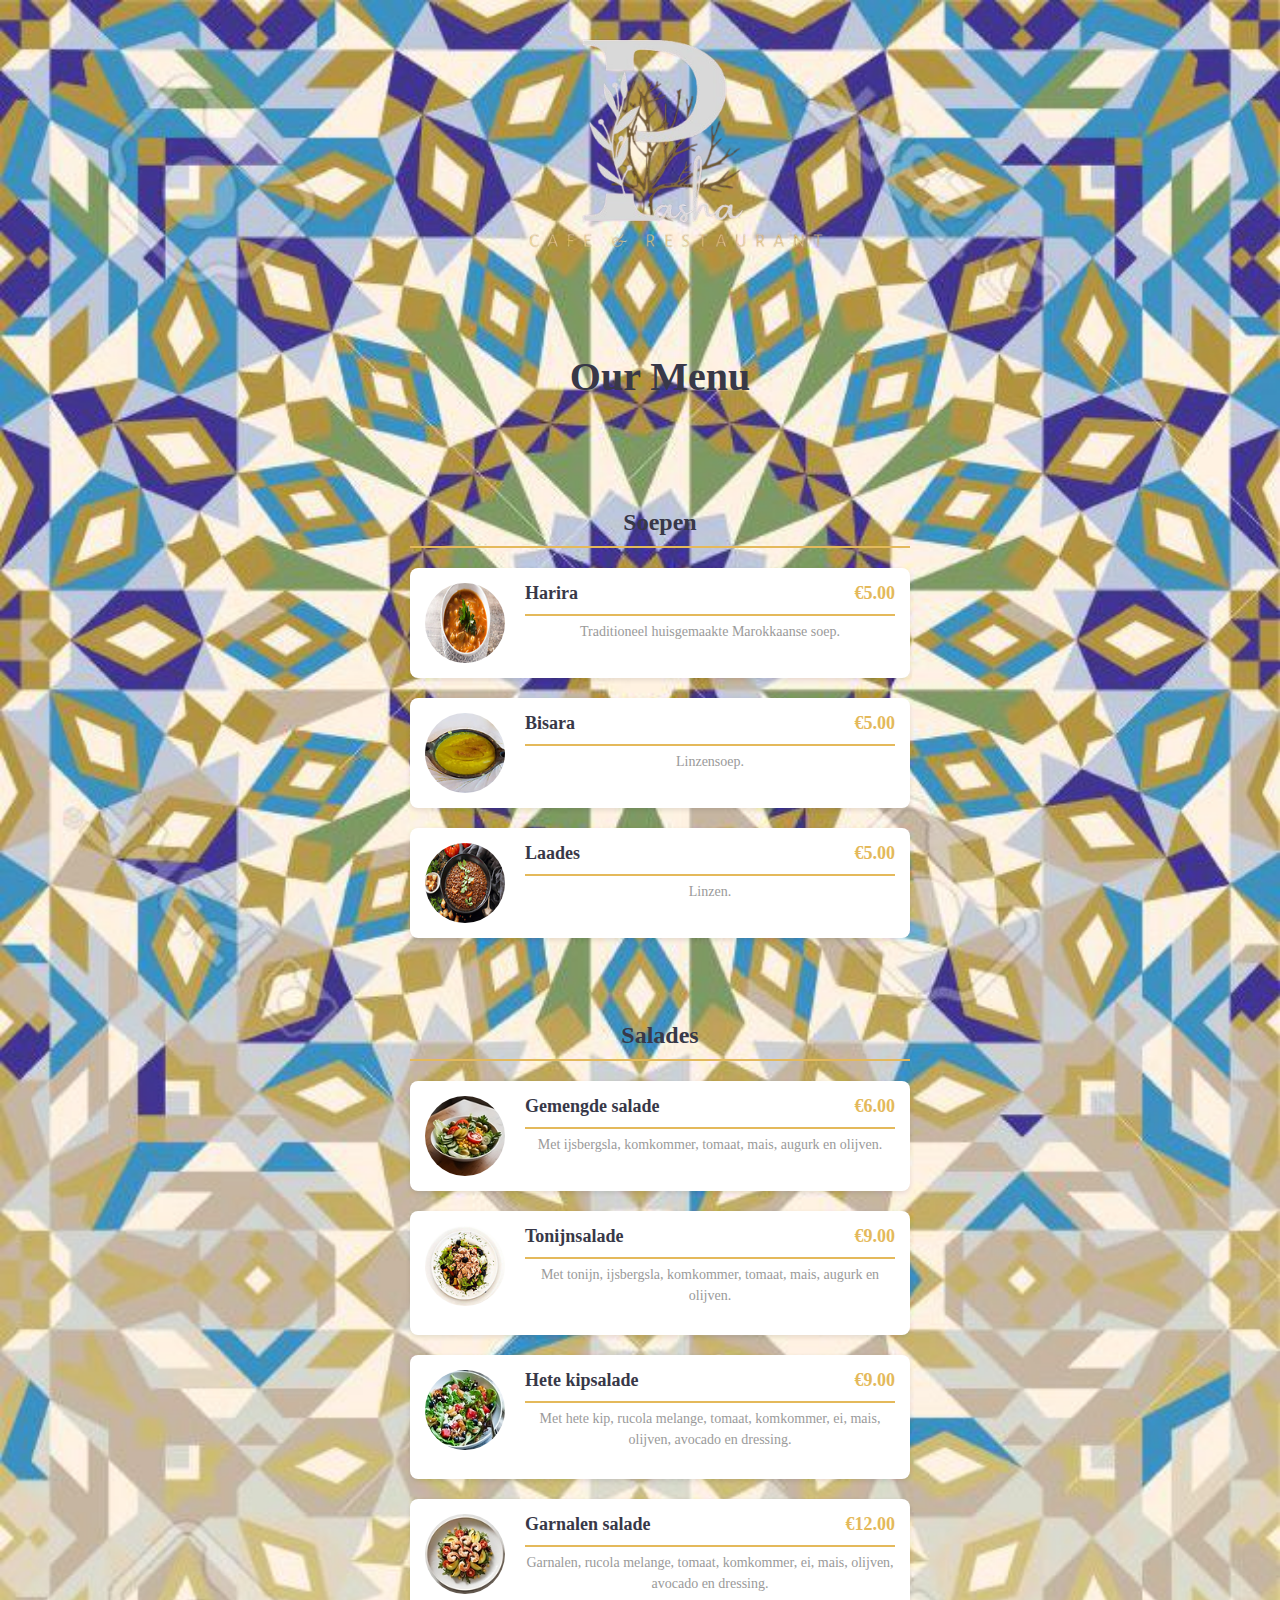
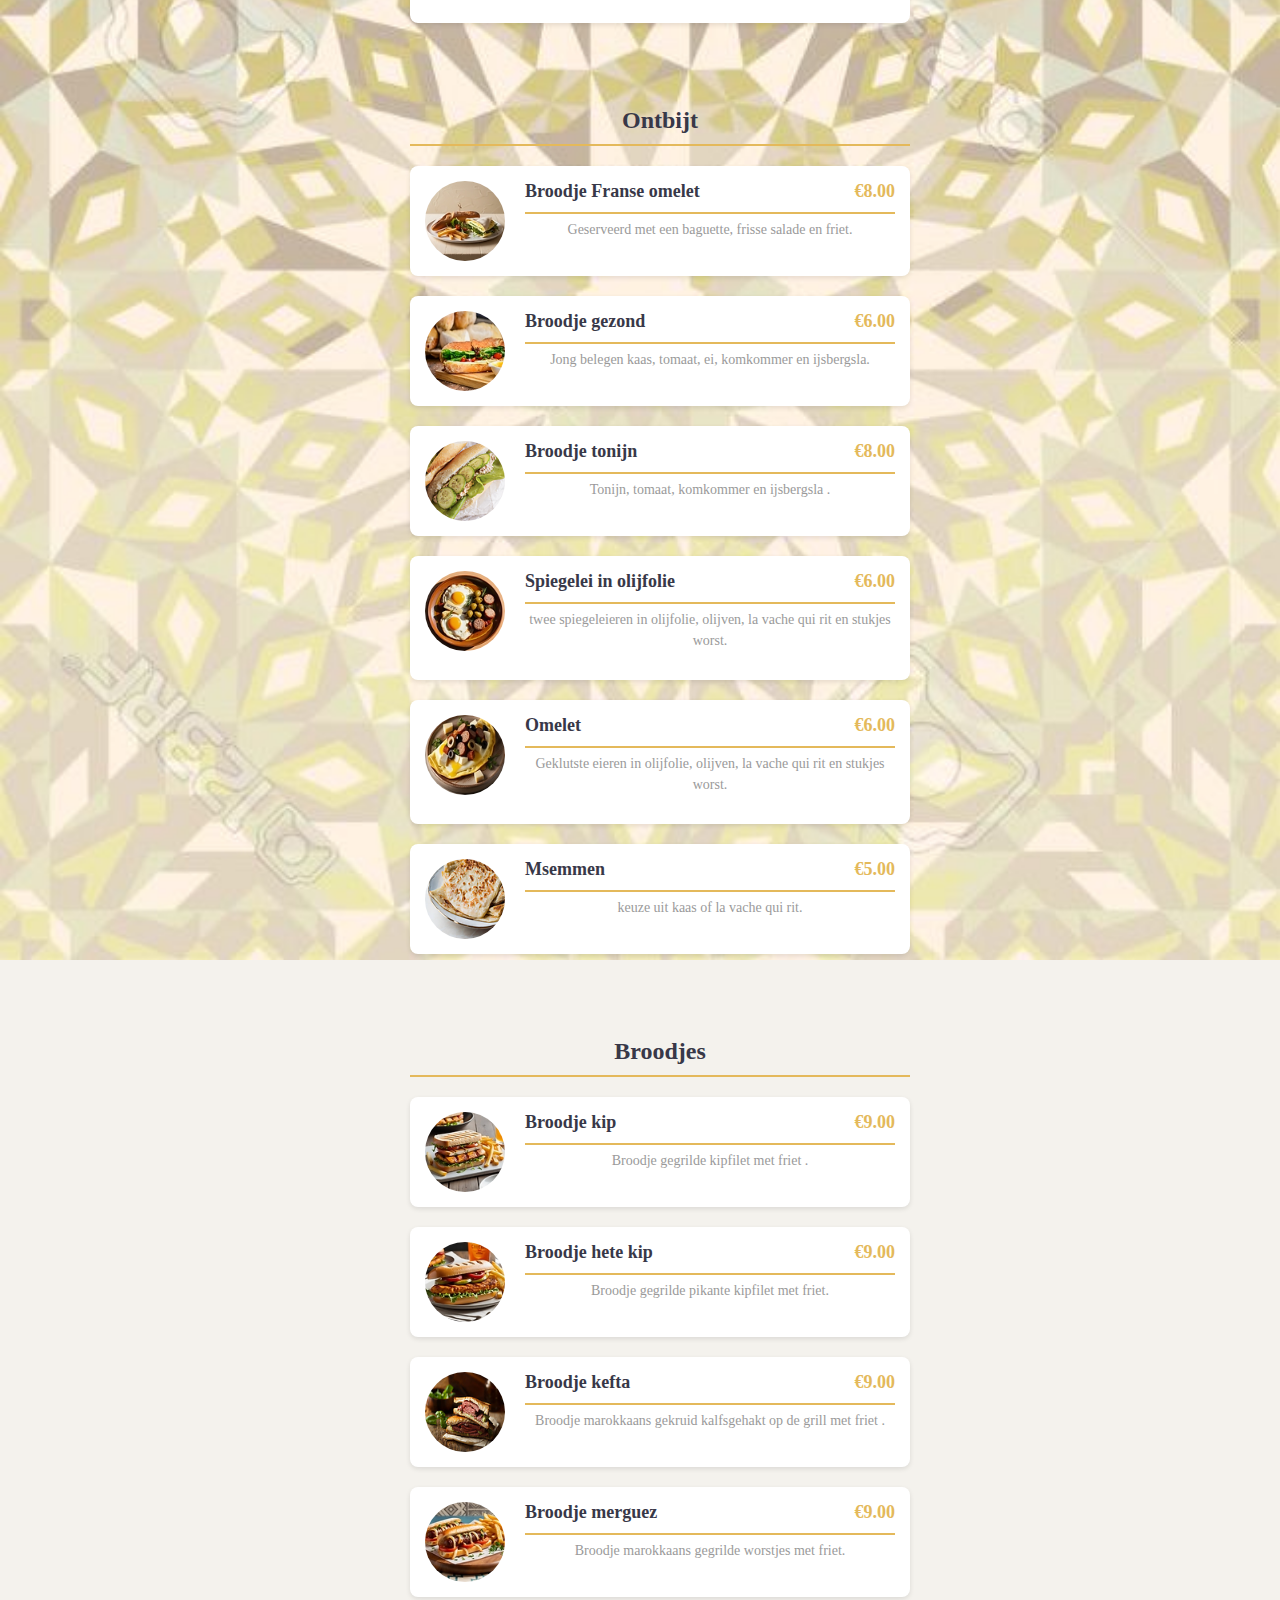
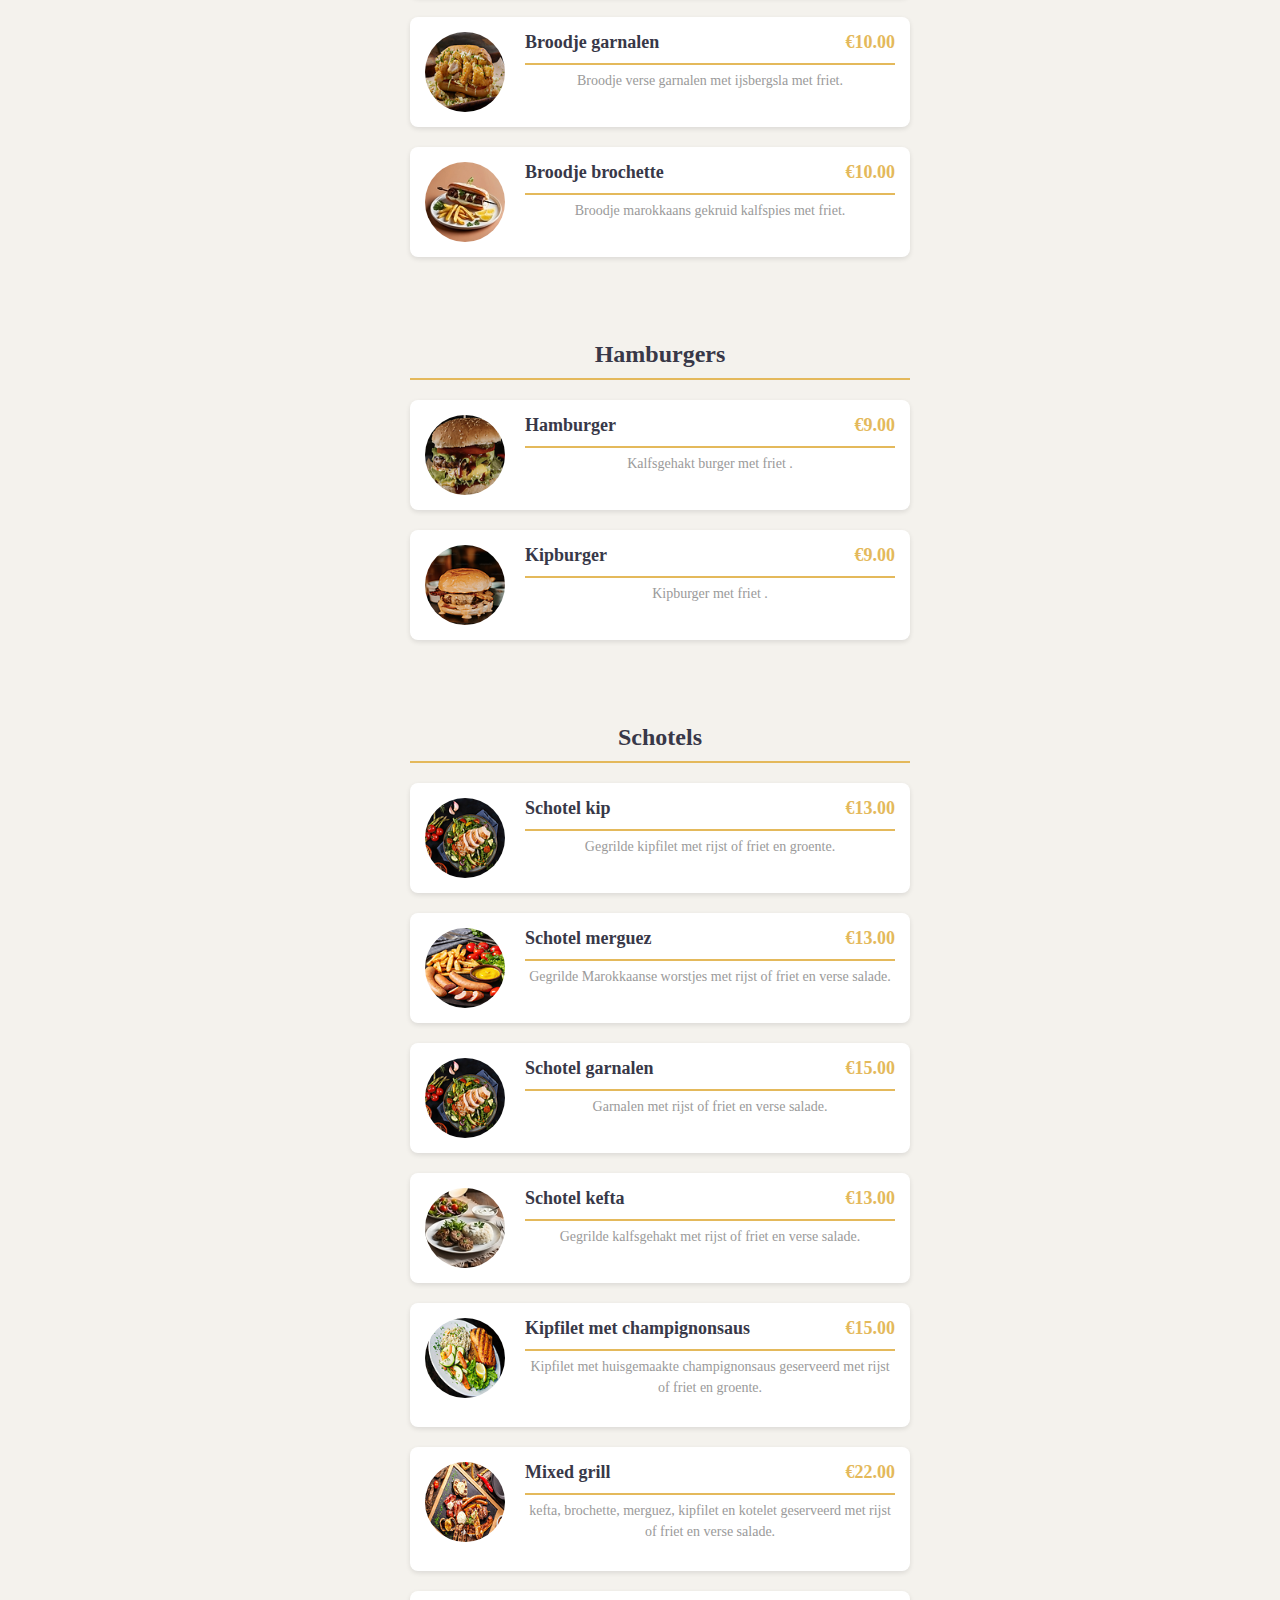
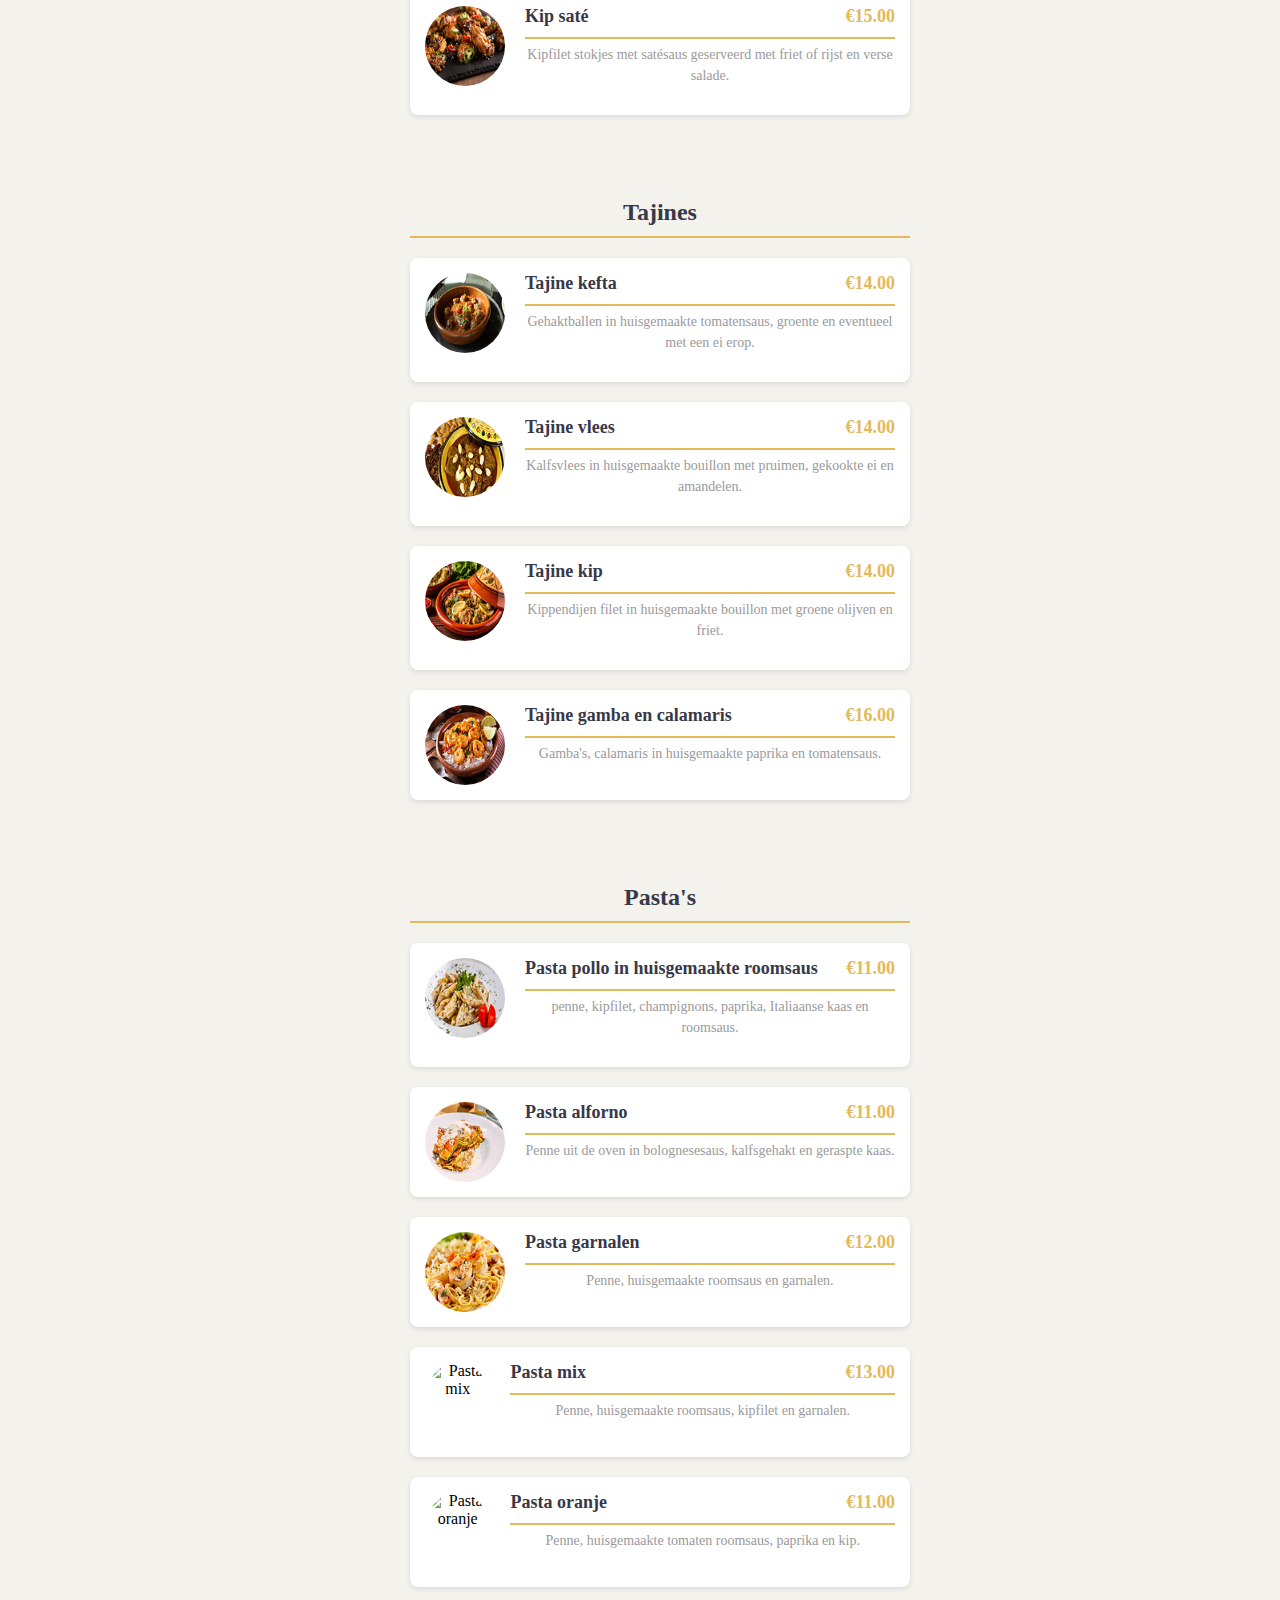
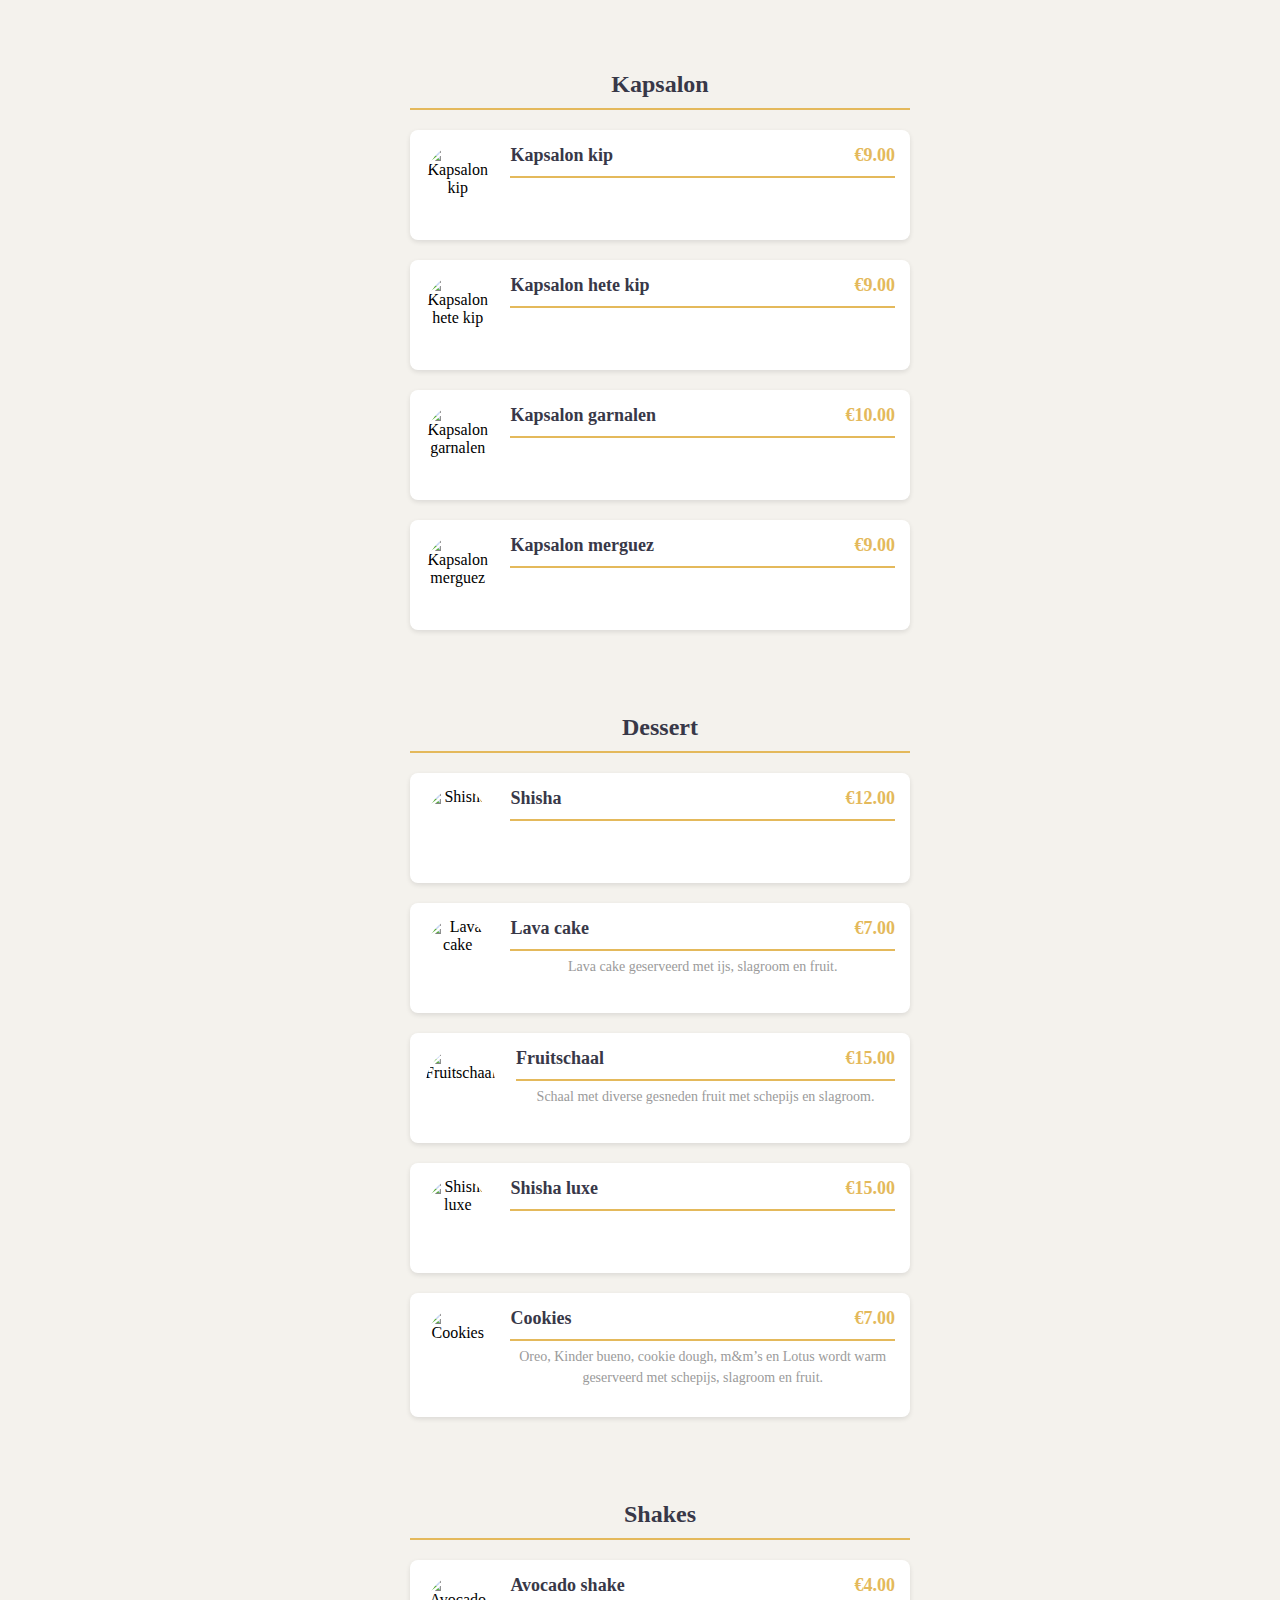
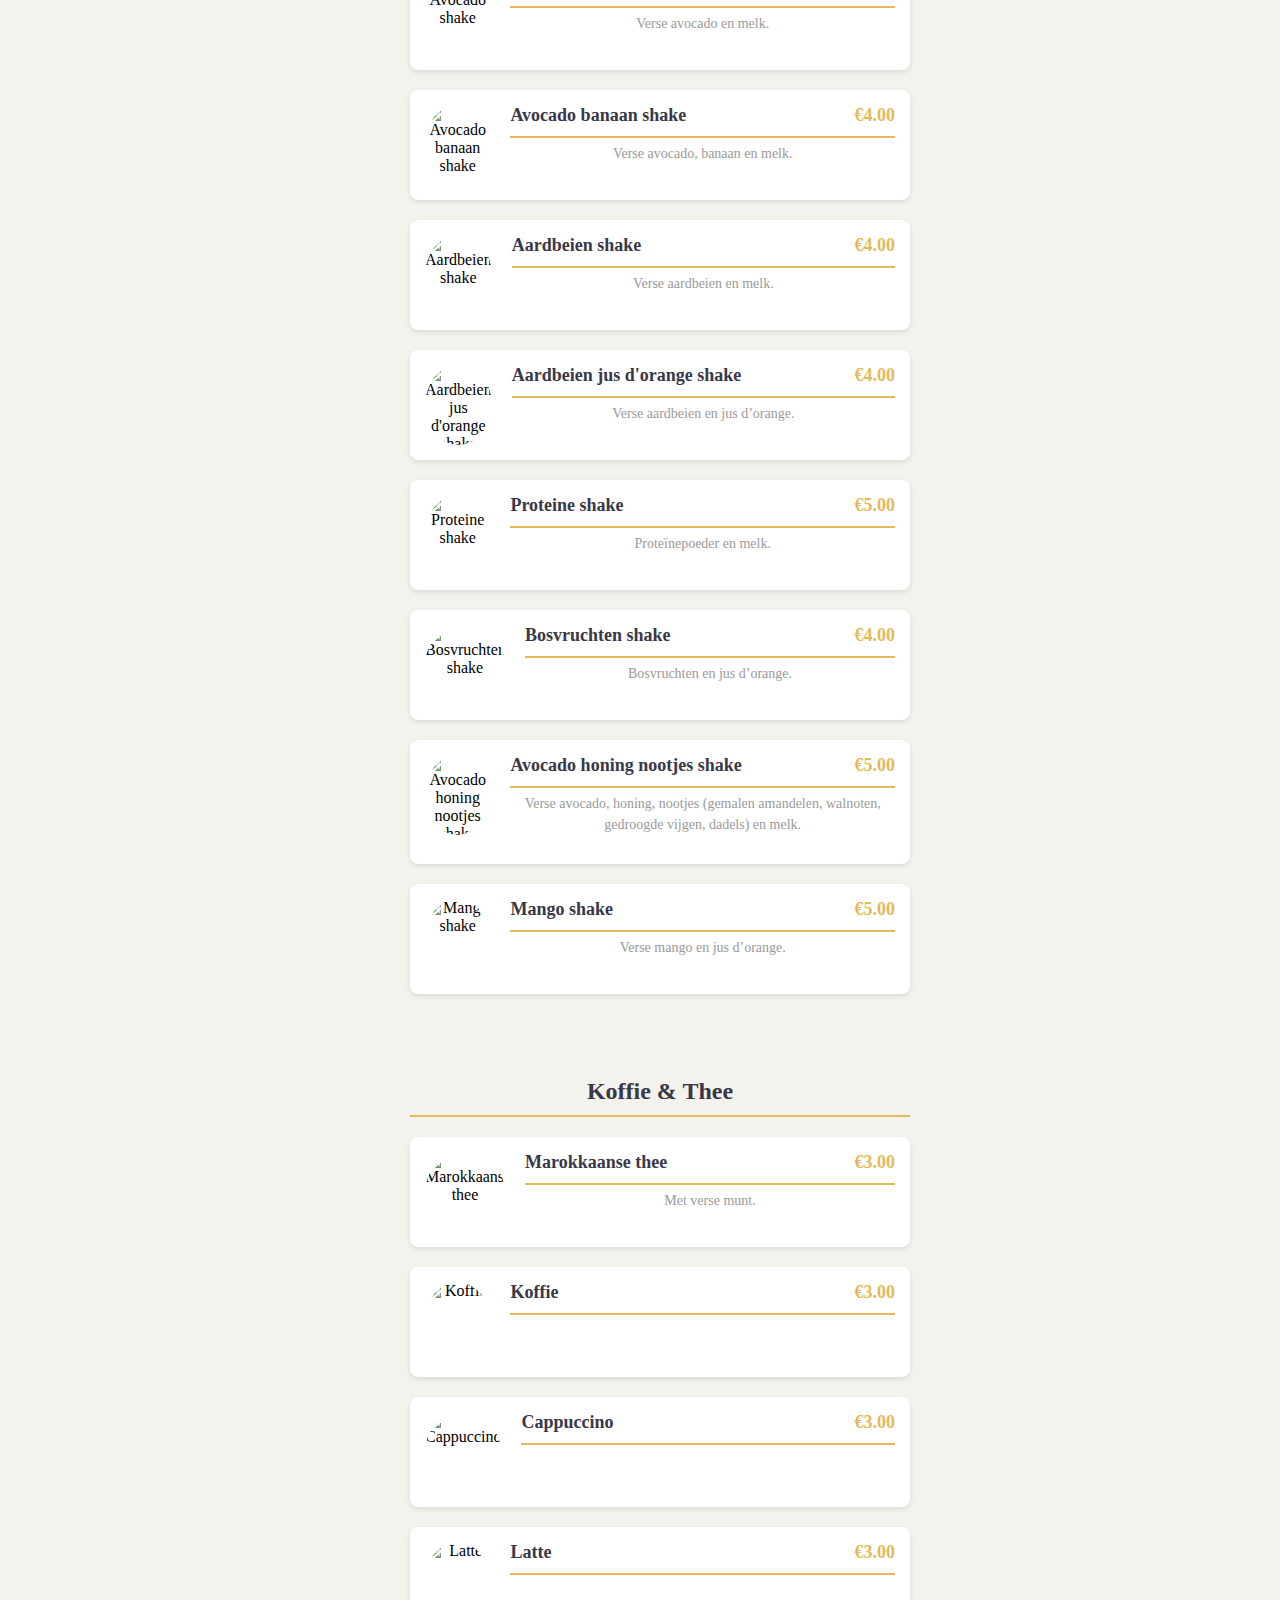
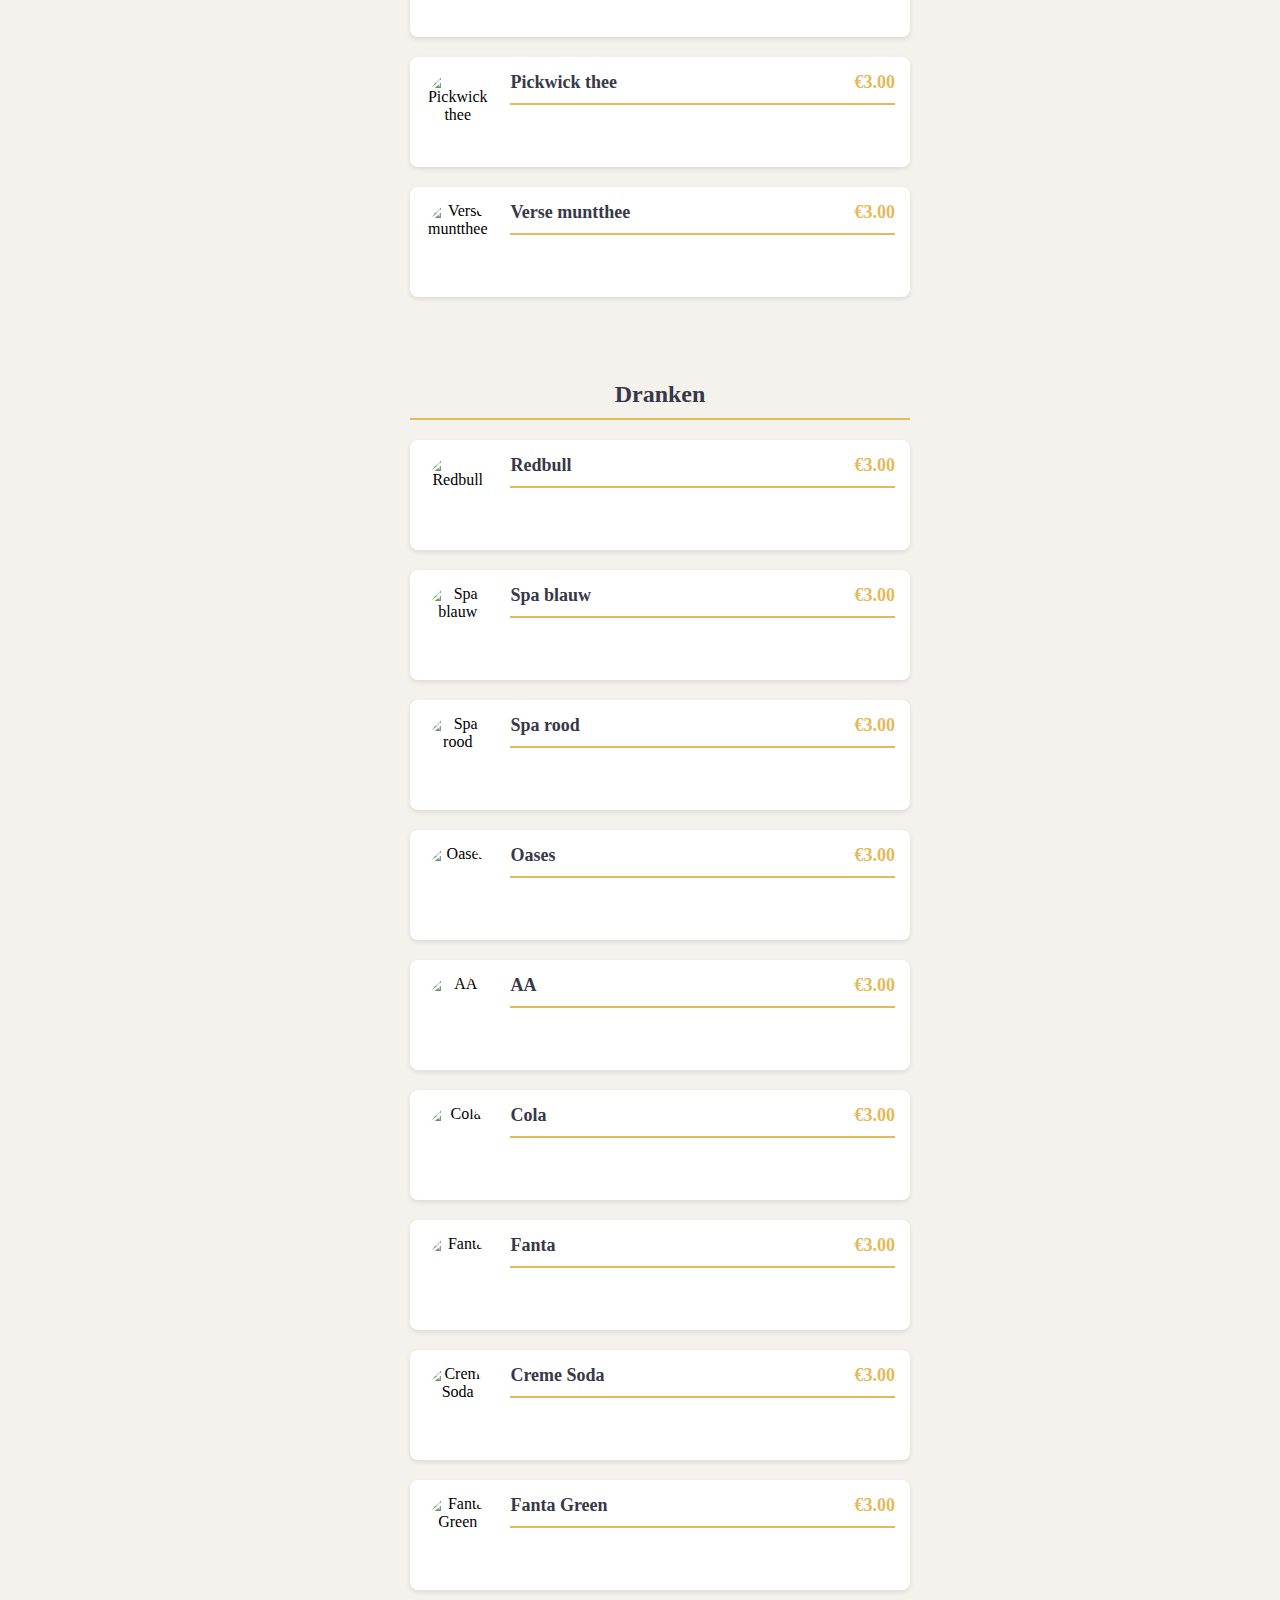
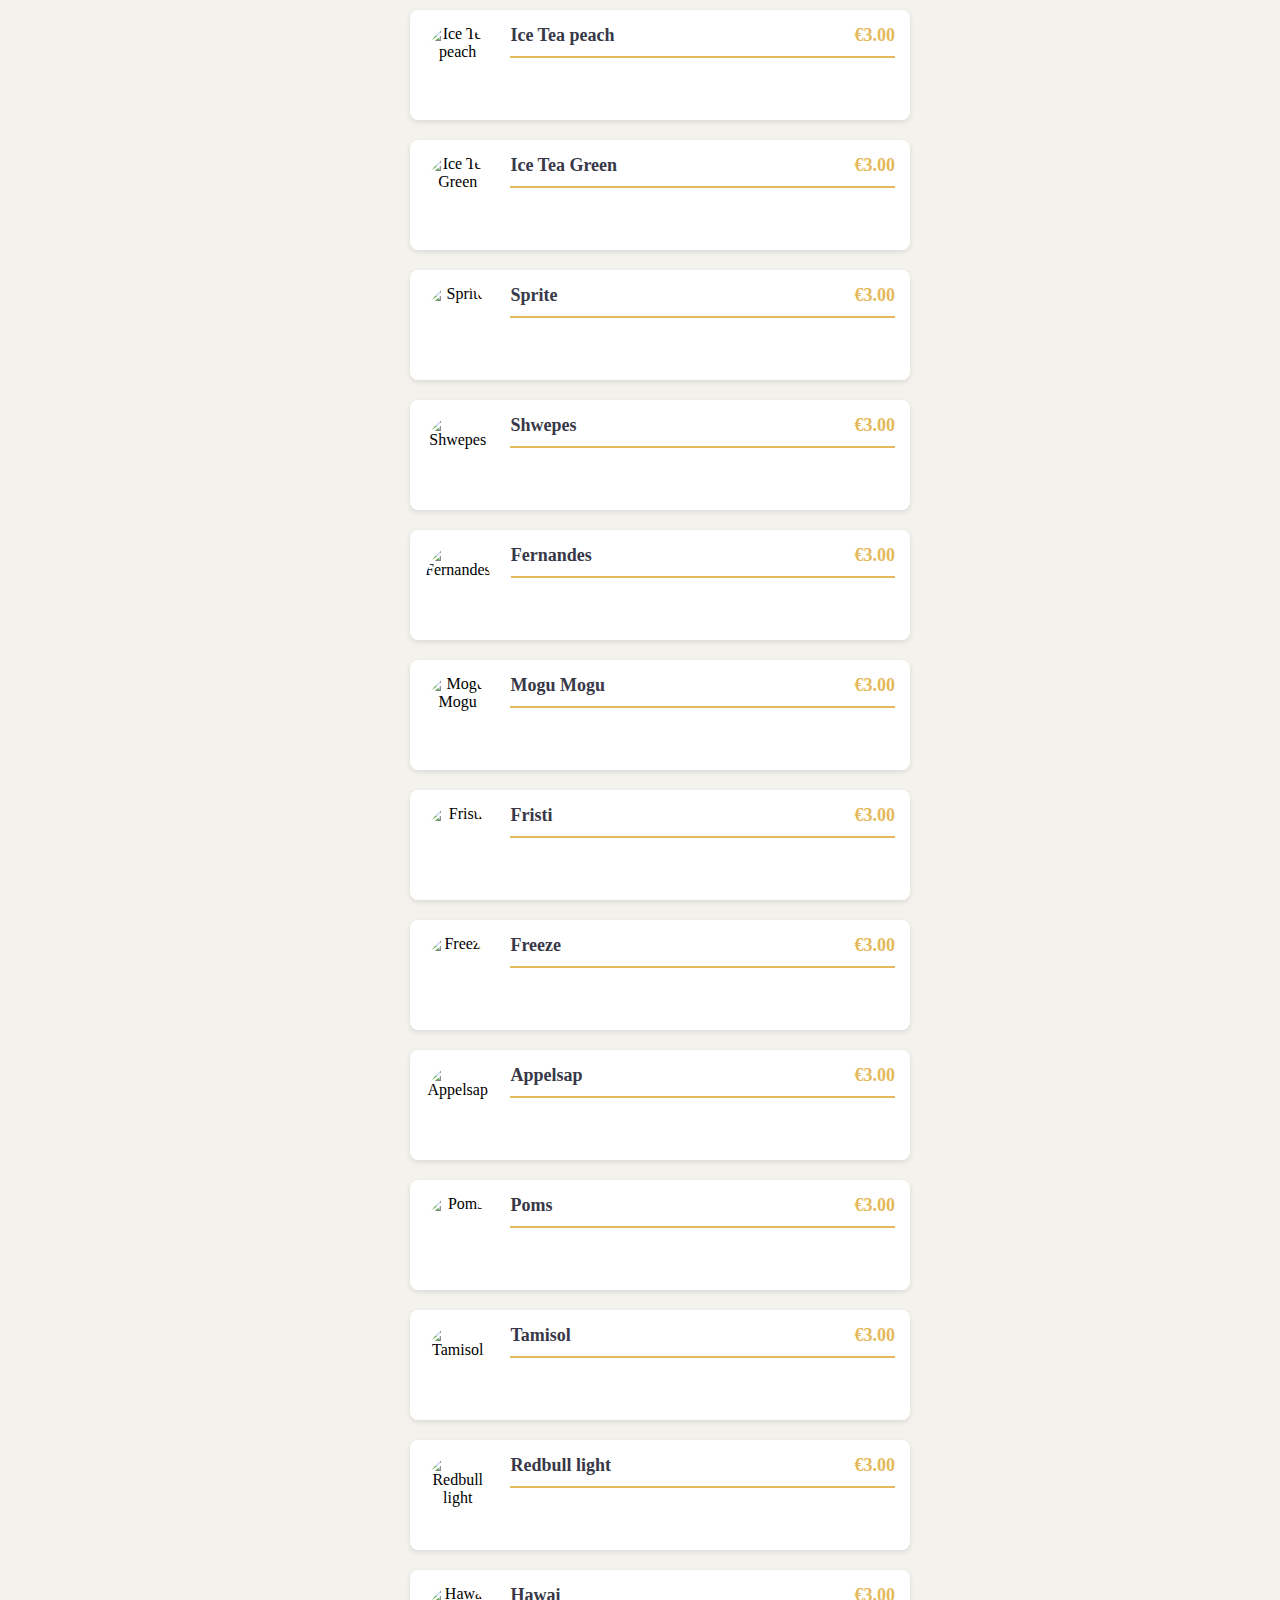
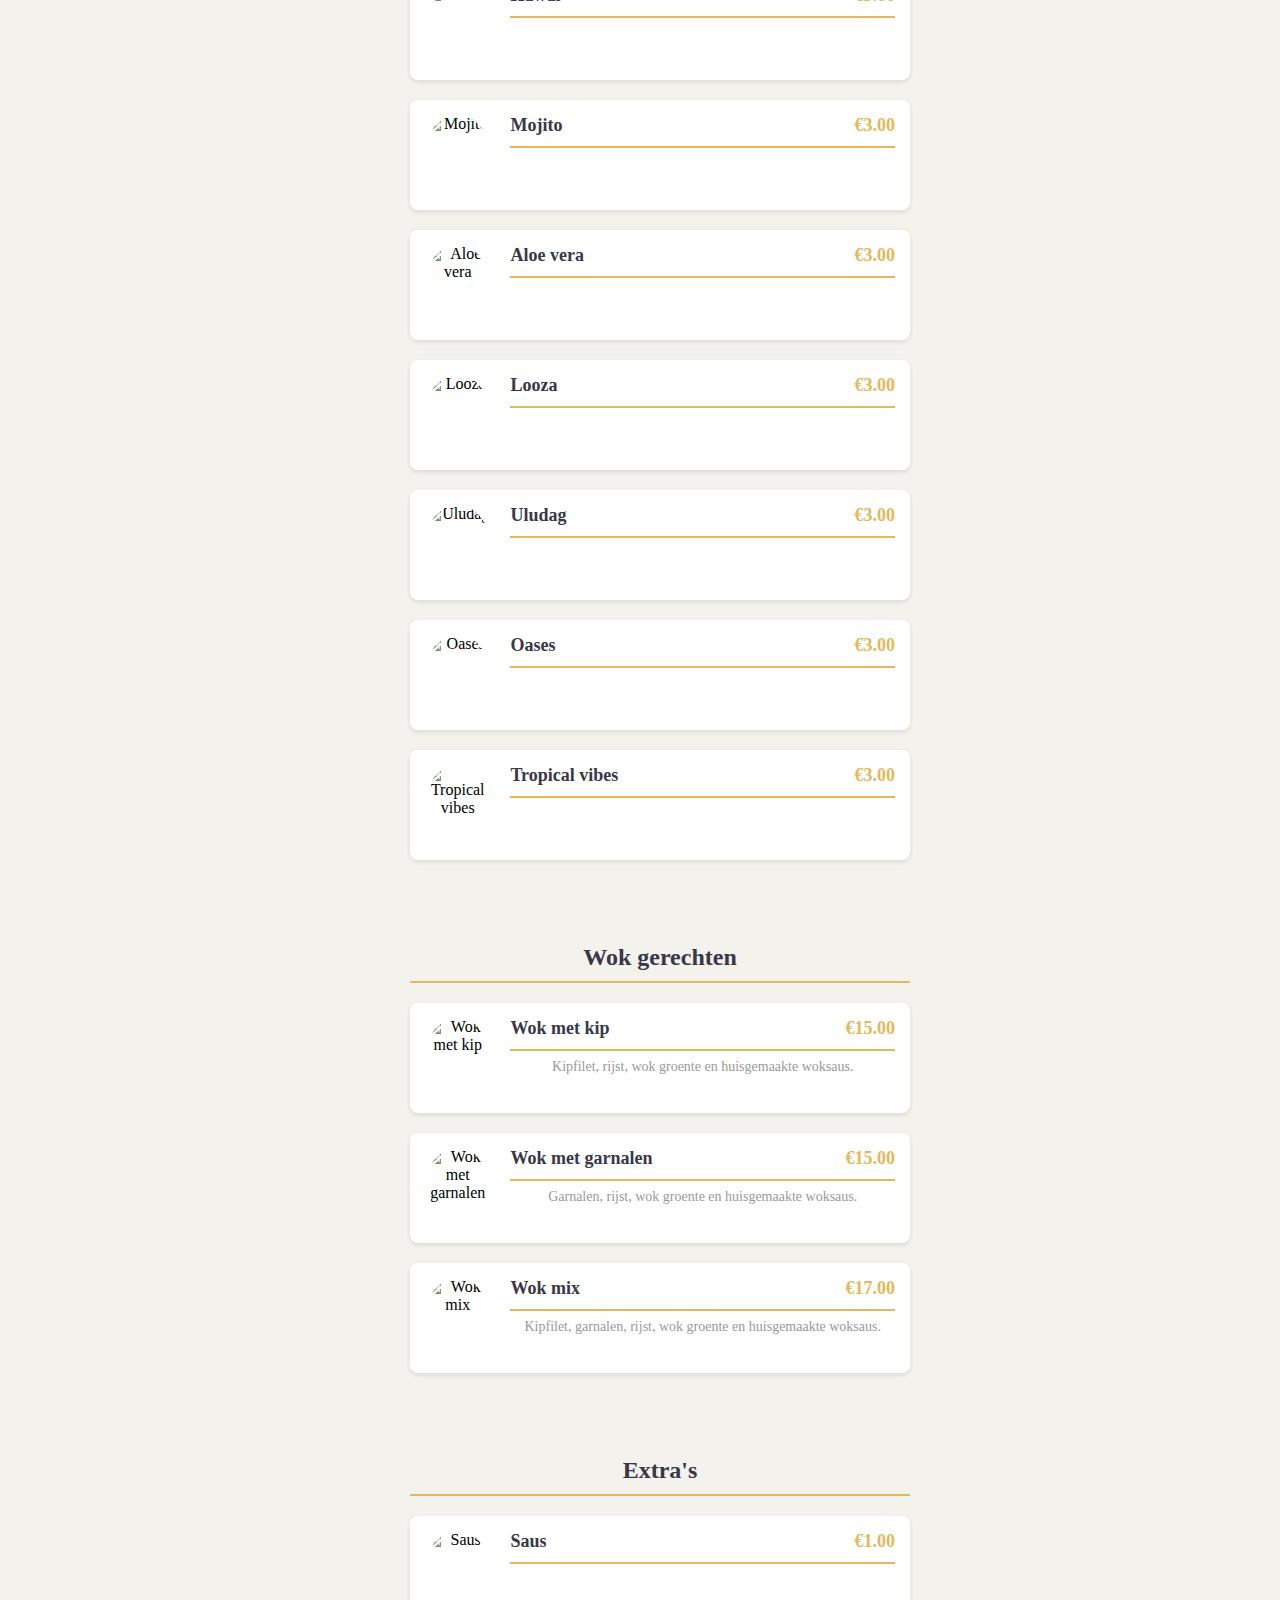
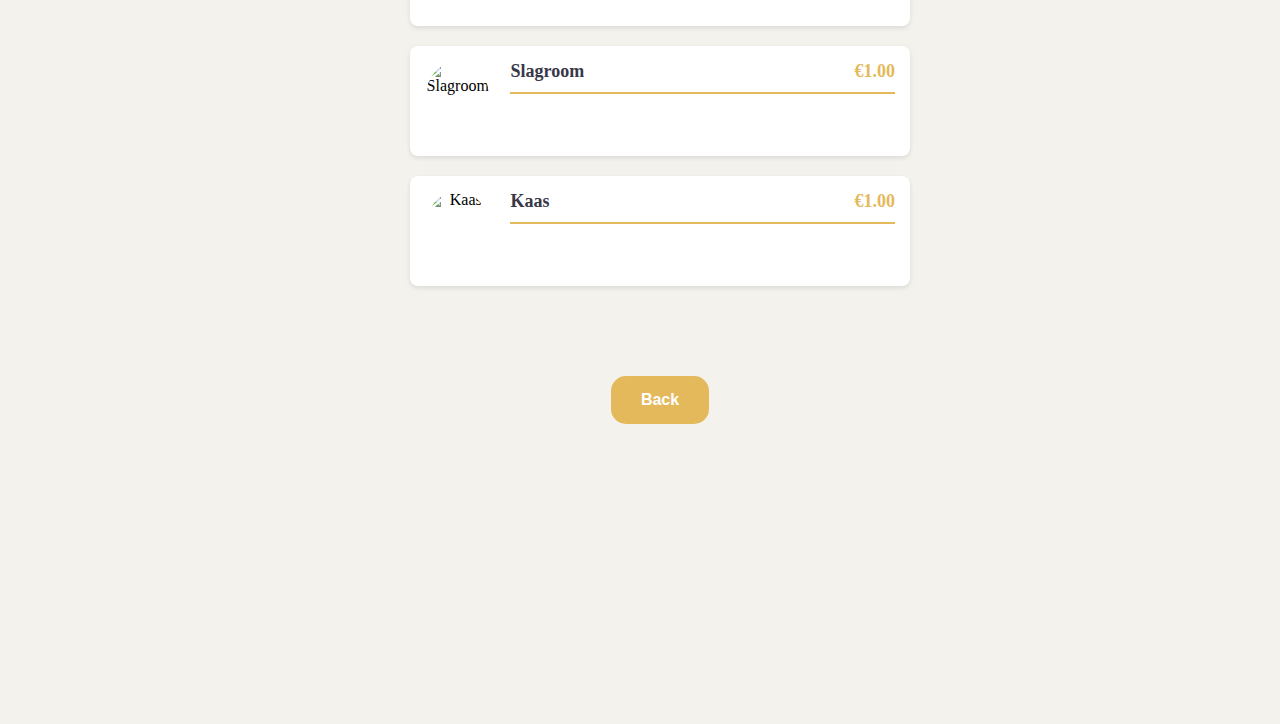
==== commit 07044f87: "change the background" ====
--- a/menu.html
+++ b/menu.html
@@ -274,7 +274,7 @@
                         </div>
                     </div>
                     <div class="menu-item">
-                        <img src="./img/food8.jpeg" alt="Tajine gamba en calamaris">
+                        <img src="./assets/images/imgmenu/tajine_gamba_en_calamaris.webp" alt="Tajine gamba en calamaris">
                         <div>
                             <h3>Tajine gamba en calamaris<span>€16.00</span></h3>
                             <p>Gamba's, calamaris in huisgemaakte paprika en tomatensaus.</p>
@@ -286,21 +286,21 @@
                 <div class="menu-category">
                     <h3 class="titre">Pasta's</h3>
                     <div class="menu-item">
-                        <img src="./img/food7.jpeg" alt="Pasta pollo in huisgemaakte roomsaus">
+                        <img src="./assets/images/imgmenu/pasta_pollo.webp" alt="Pasta pollo in huisgemaakte roomsaus">
                         <div>
                             <h3>Pasta pollo in huisgemaakte roomsaus<span>€11.00</span></h3>
                             <p>penne, kipfilet, champignons, paprika, Italiaanse kaas en roomsaus.</p>
                         </div>
                     </div>
                     <div class="menu-item">
-                        <img src="./img/food8.jpeg" alt="Pasta alforno">
+                        <img src="./assets/images/imgmenu/pasta_alforno.webp" alt="Pasta alforno">
                         <div>
                             <h3>Pasta alforno<span>€11.00</span></h3>
                             <p>Penne uit de oven in bolognesesaus, kalfsgehakt en geraspte kaas.</p>
                         </div>
                     </div>
                     <div class="menu-item">
-                        <img src="./img/food8.jpeg" alt="Pasta garnalen">
+                        <img src="./assets/images/imgmenu/pasta_garnalen.webp" alt="Pasta garnalen">
                         <div>
                             <h3>Pasta garnalen<span>€12.00</span></h3>
                             <p>Penne, huisgemaakte roomsaus en garnalen.</p>
--- a/assets/css/menu.css
+++ b/assets/css/menu.css
@@ -4,7 +4,7 @@
 }
 
 body {
-    background-image: url('../images/imgmenu/bckground.jpg'); /* Chemin vers l'image */
+    background-image: url('../images/imgmenu/background1.jpg'); /* Chemin vers l'image */
     background-repeat: no-repeat; /* Empêche la répétition de l'image */
     background-size: cover; /* Redimensionne l'image pour couvrir tout le body */
     background-position: center top; /* Centre l'image horizontalement et la positionne en haut */
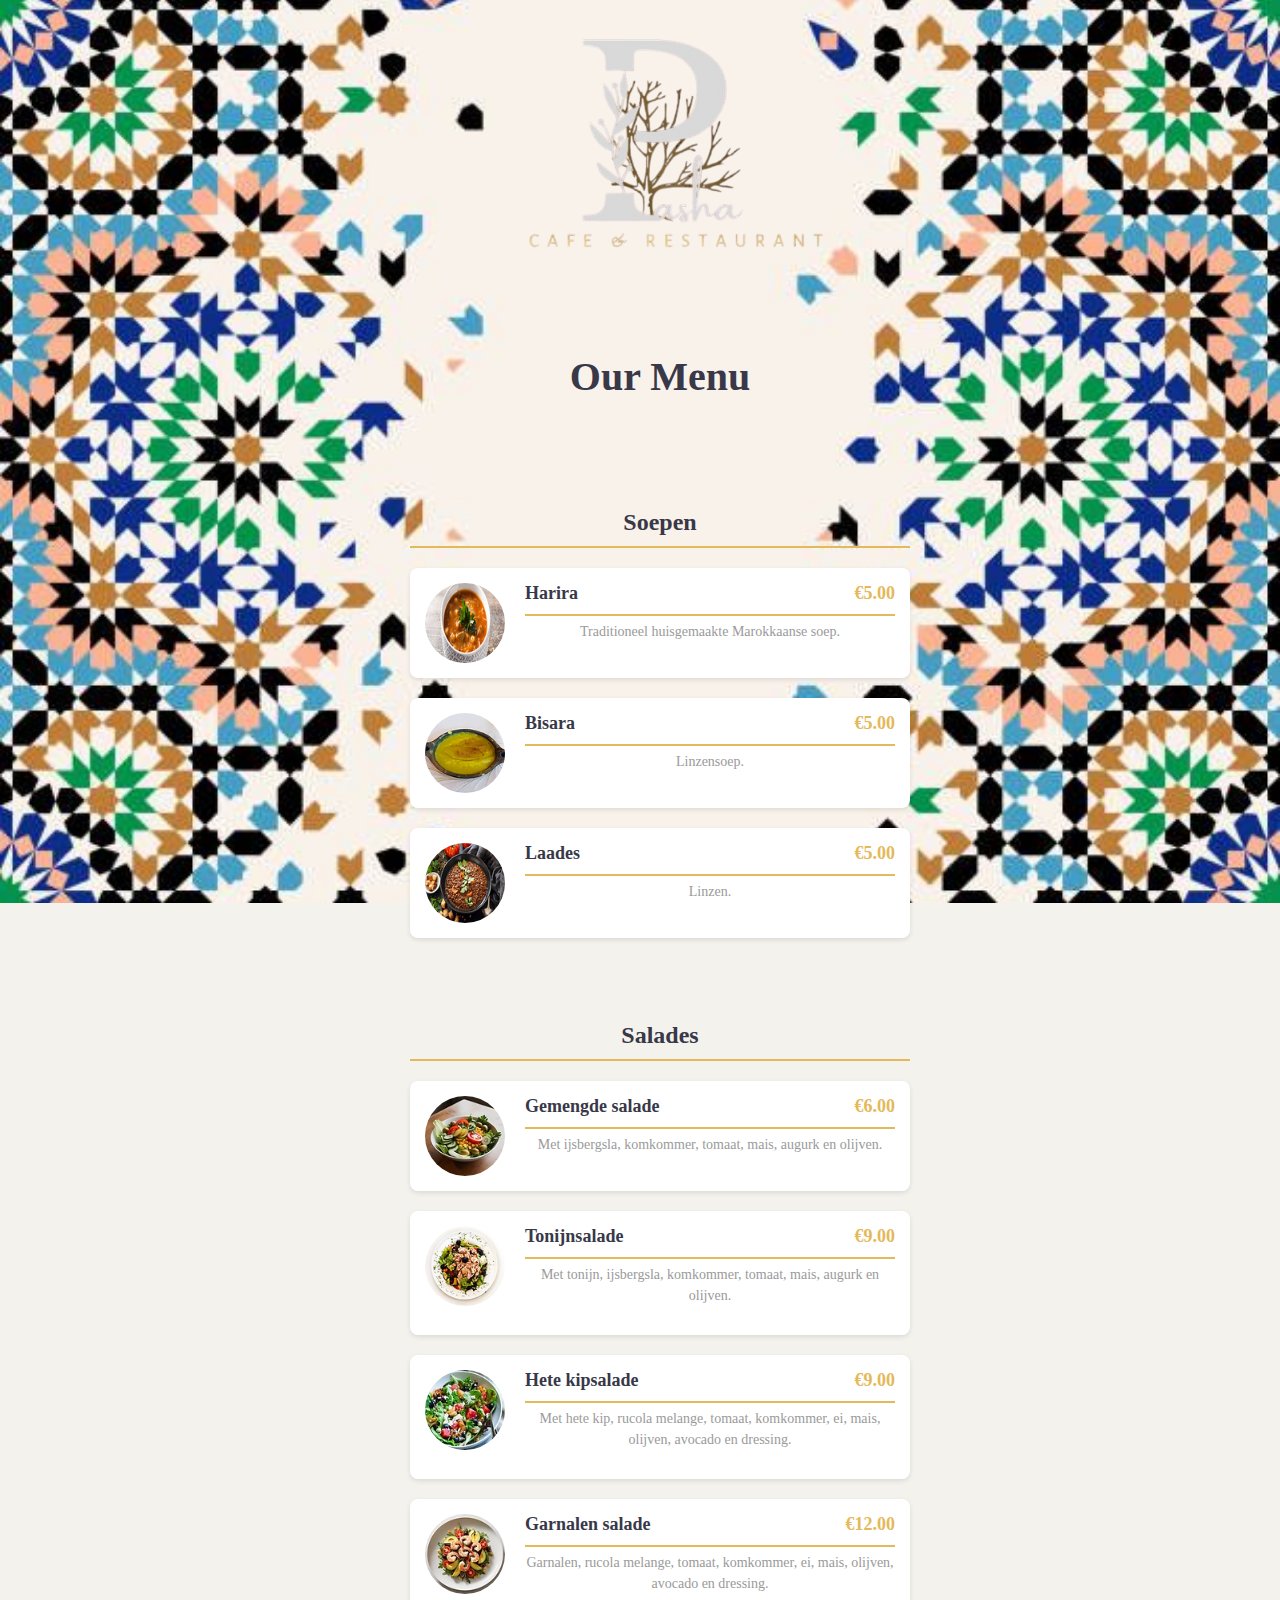
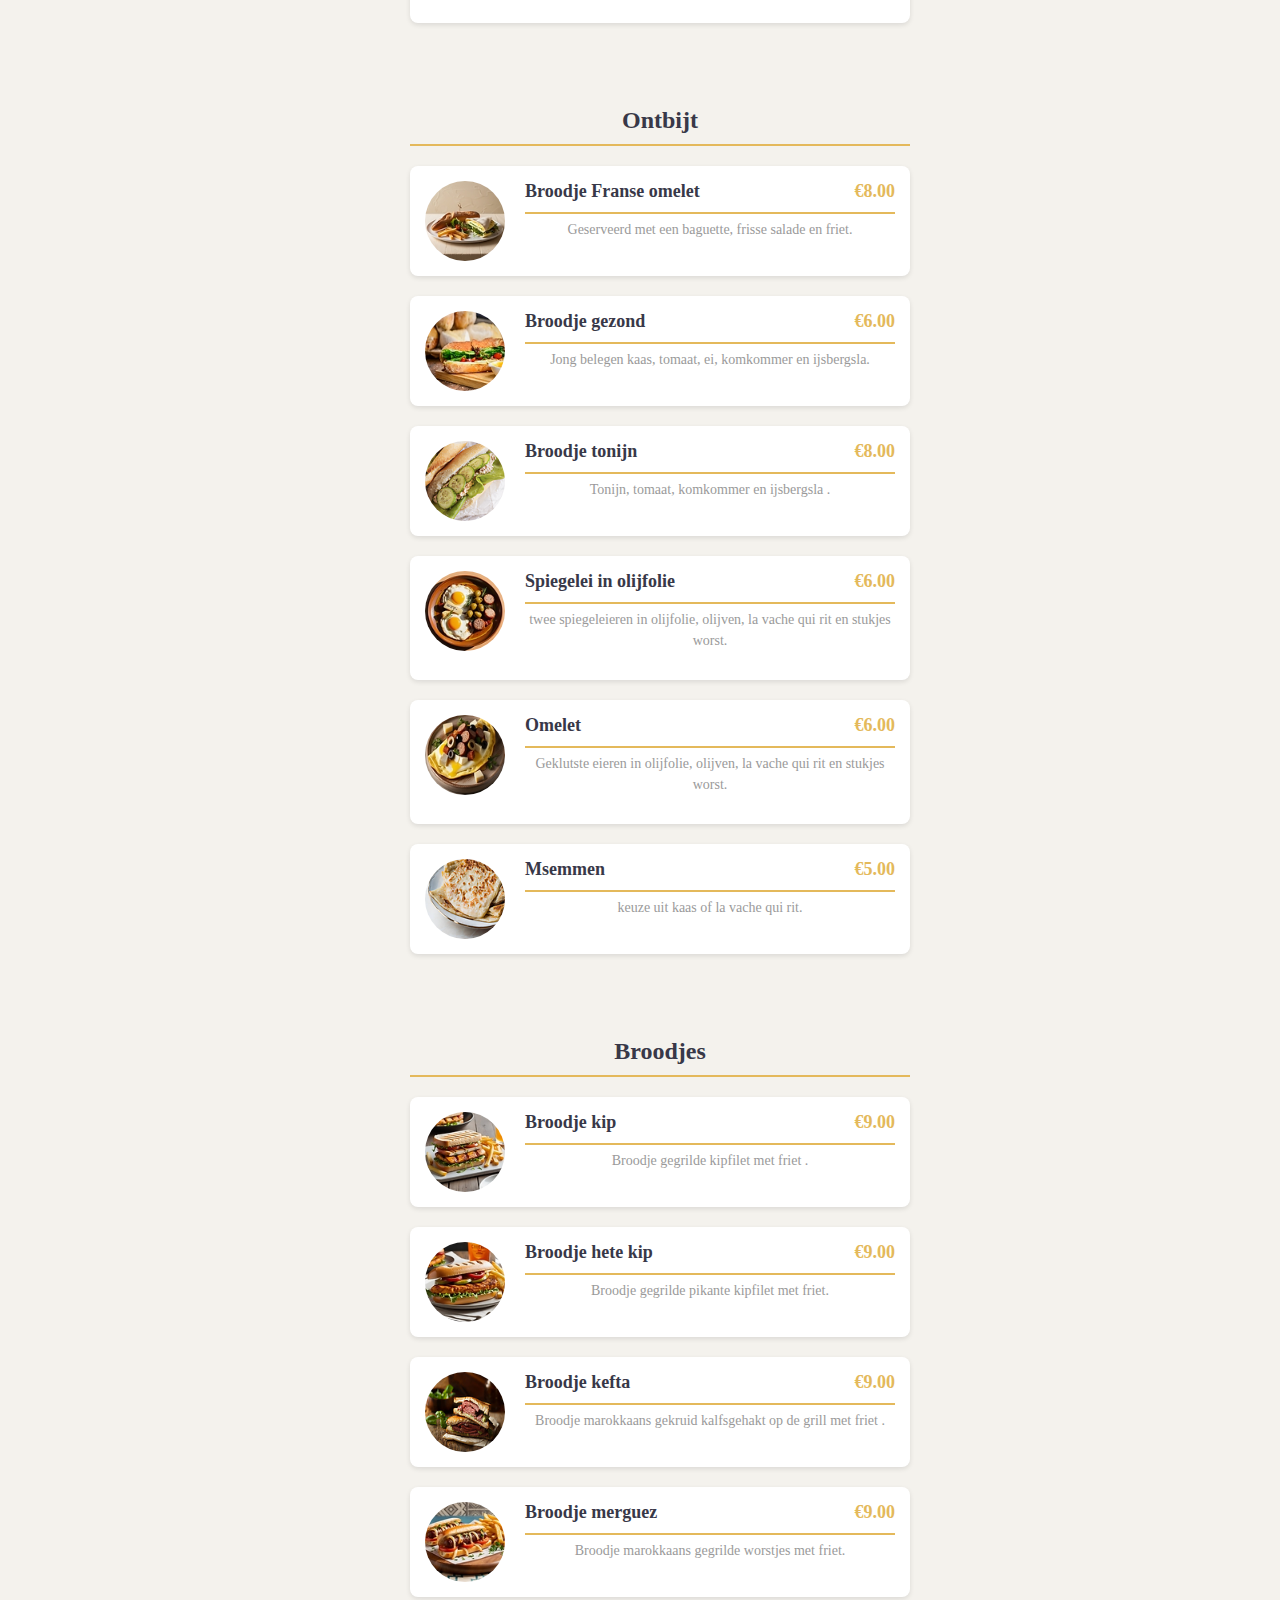
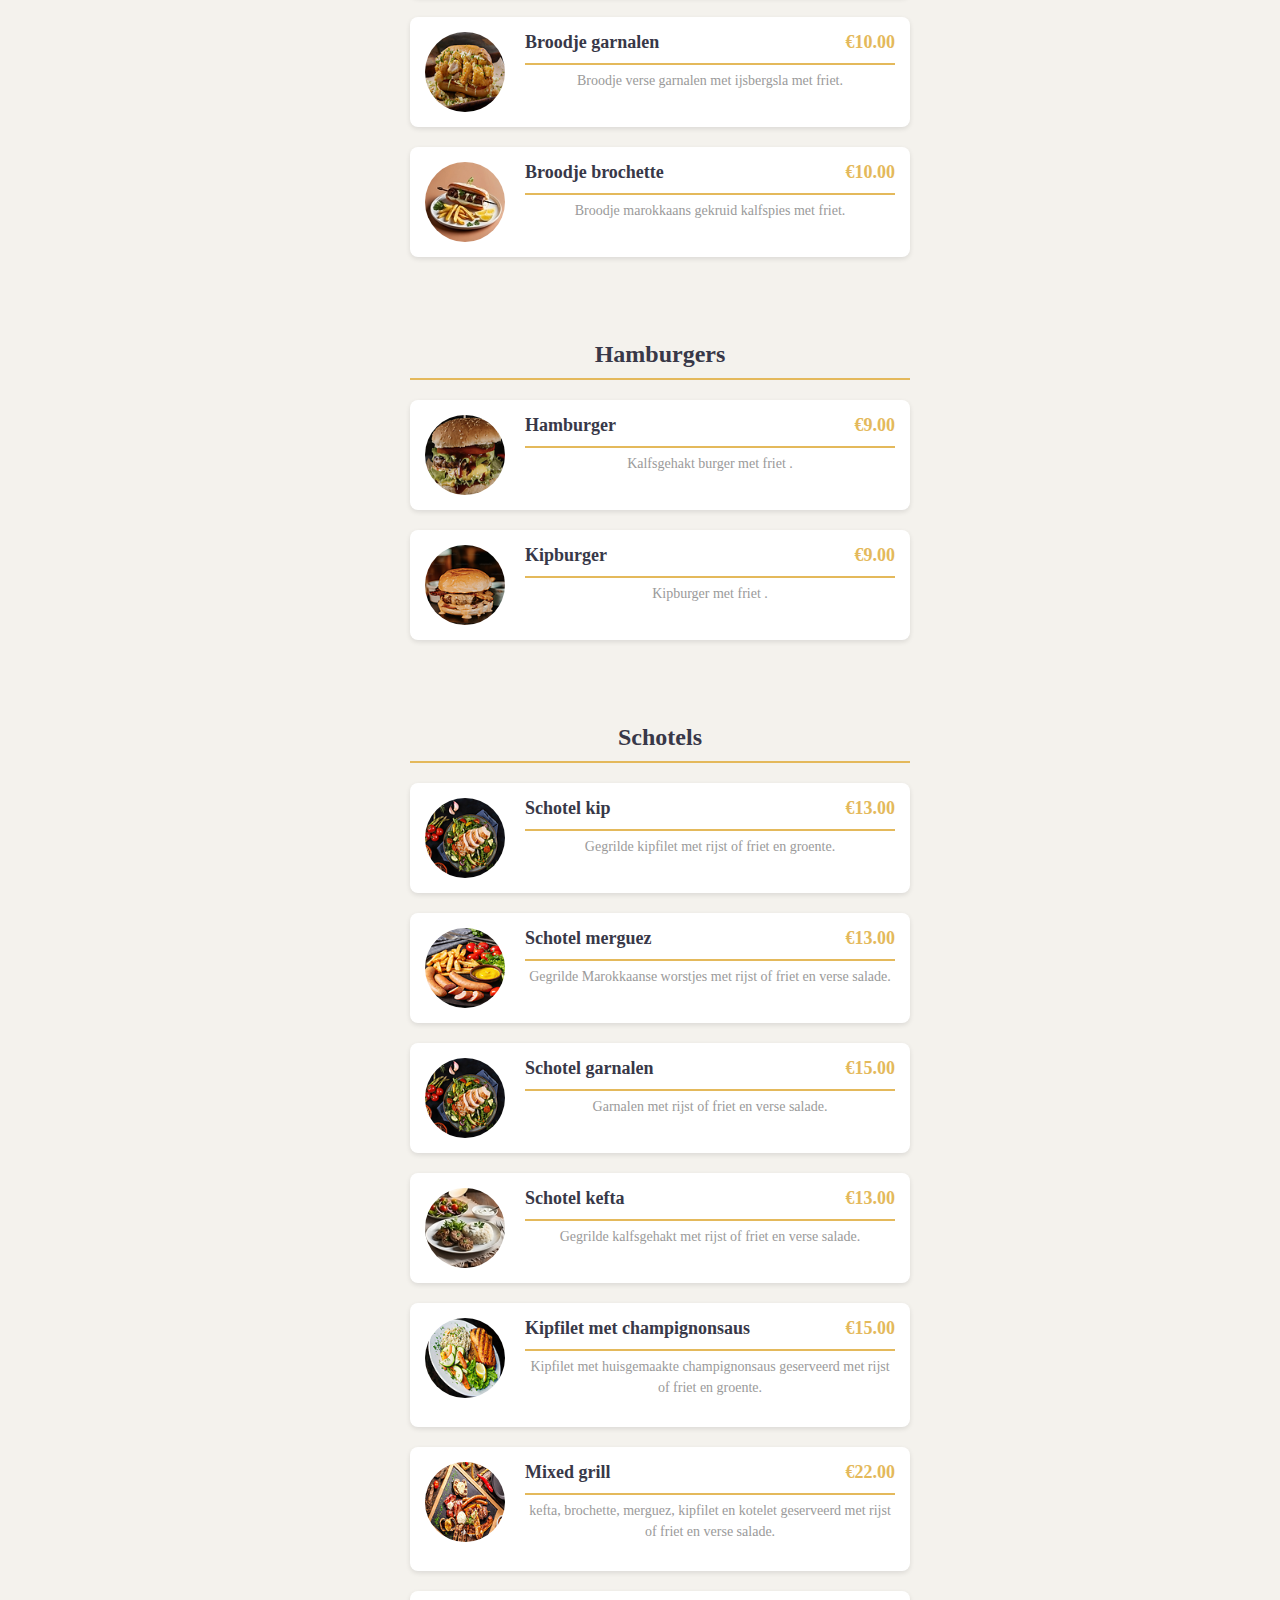
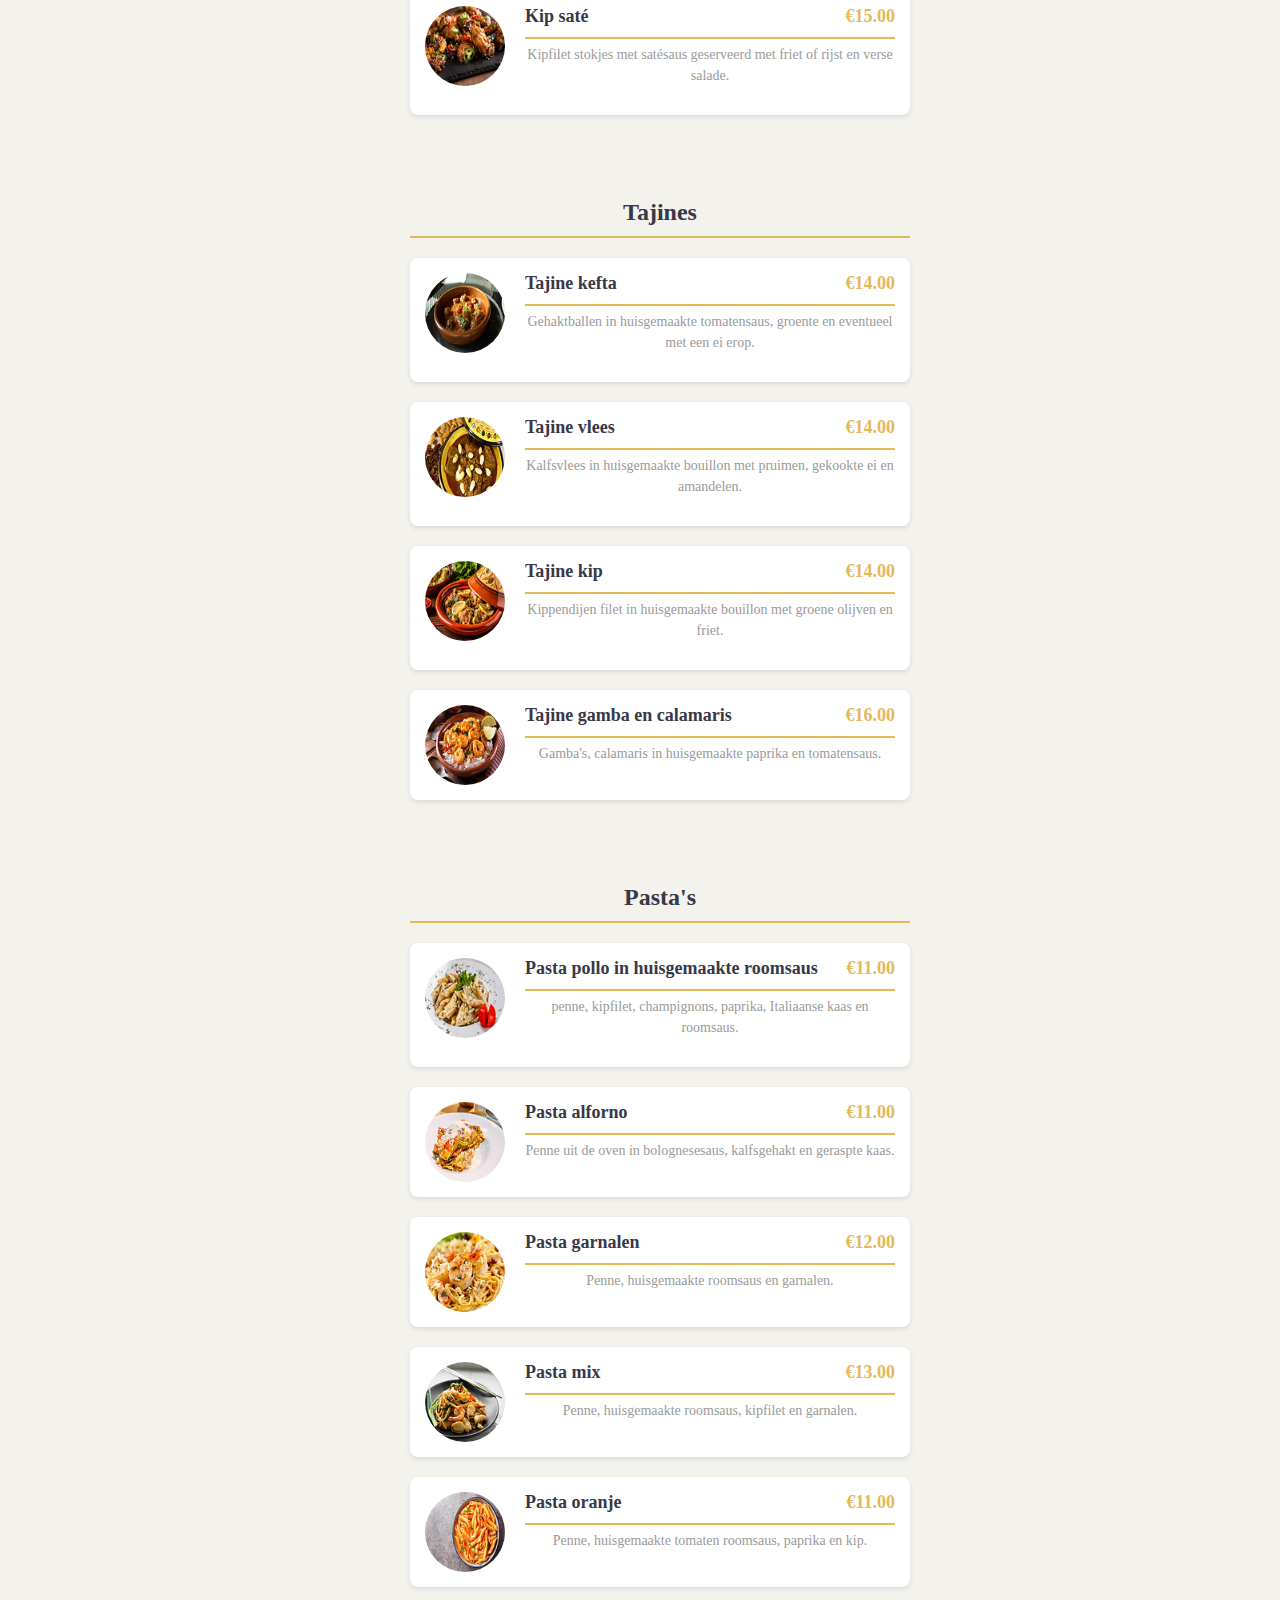
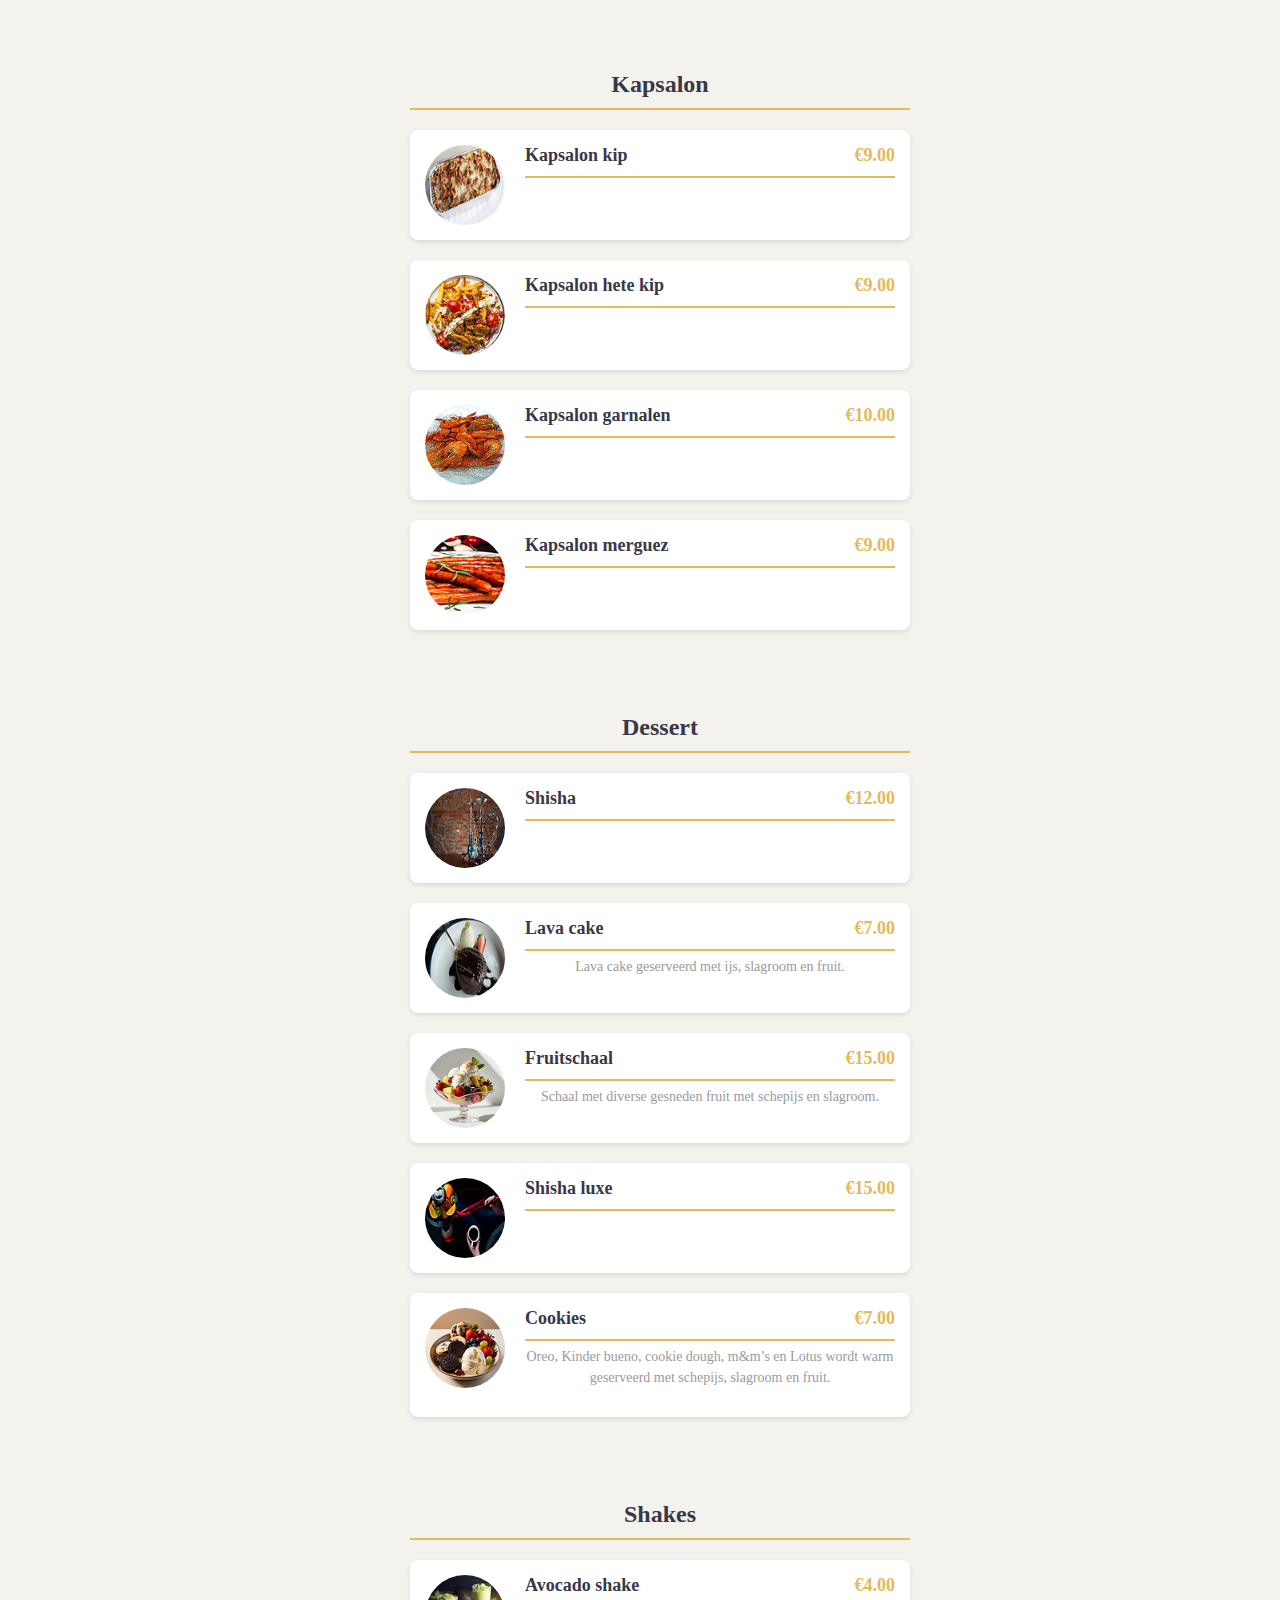
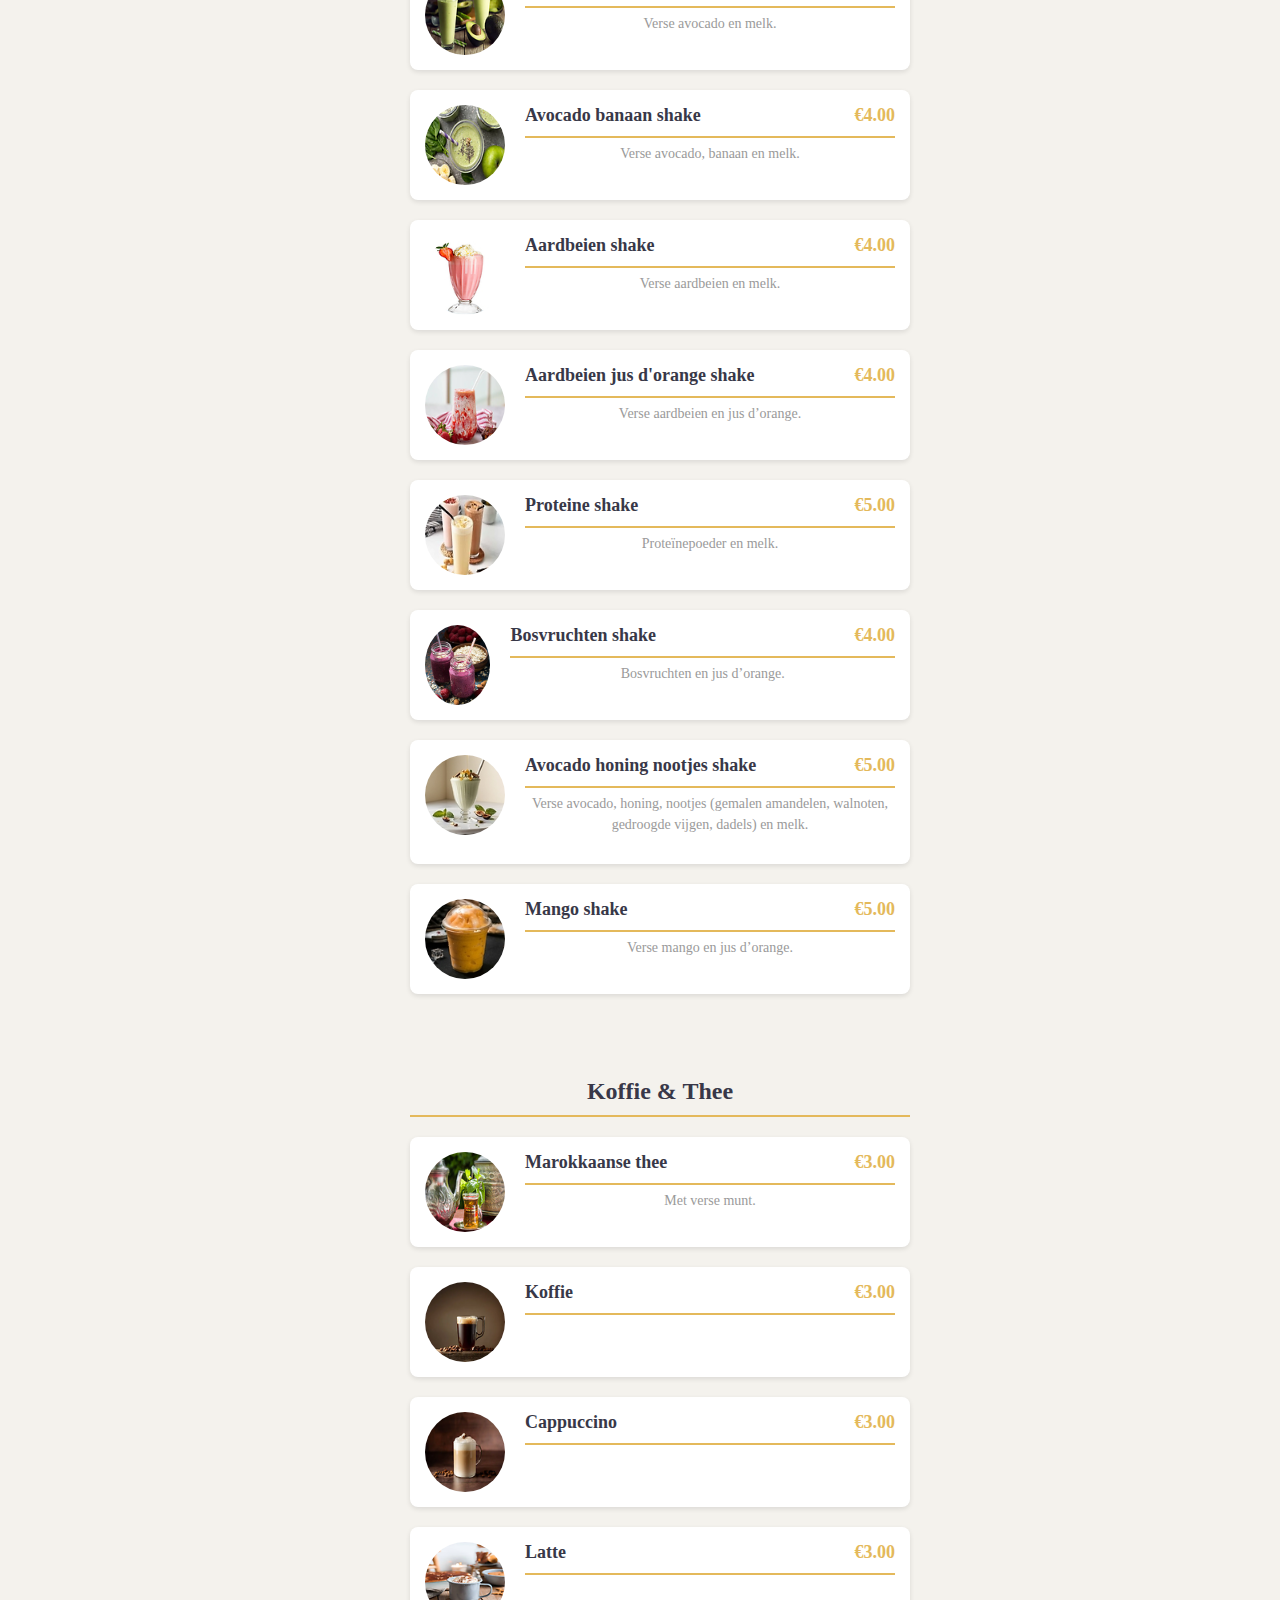
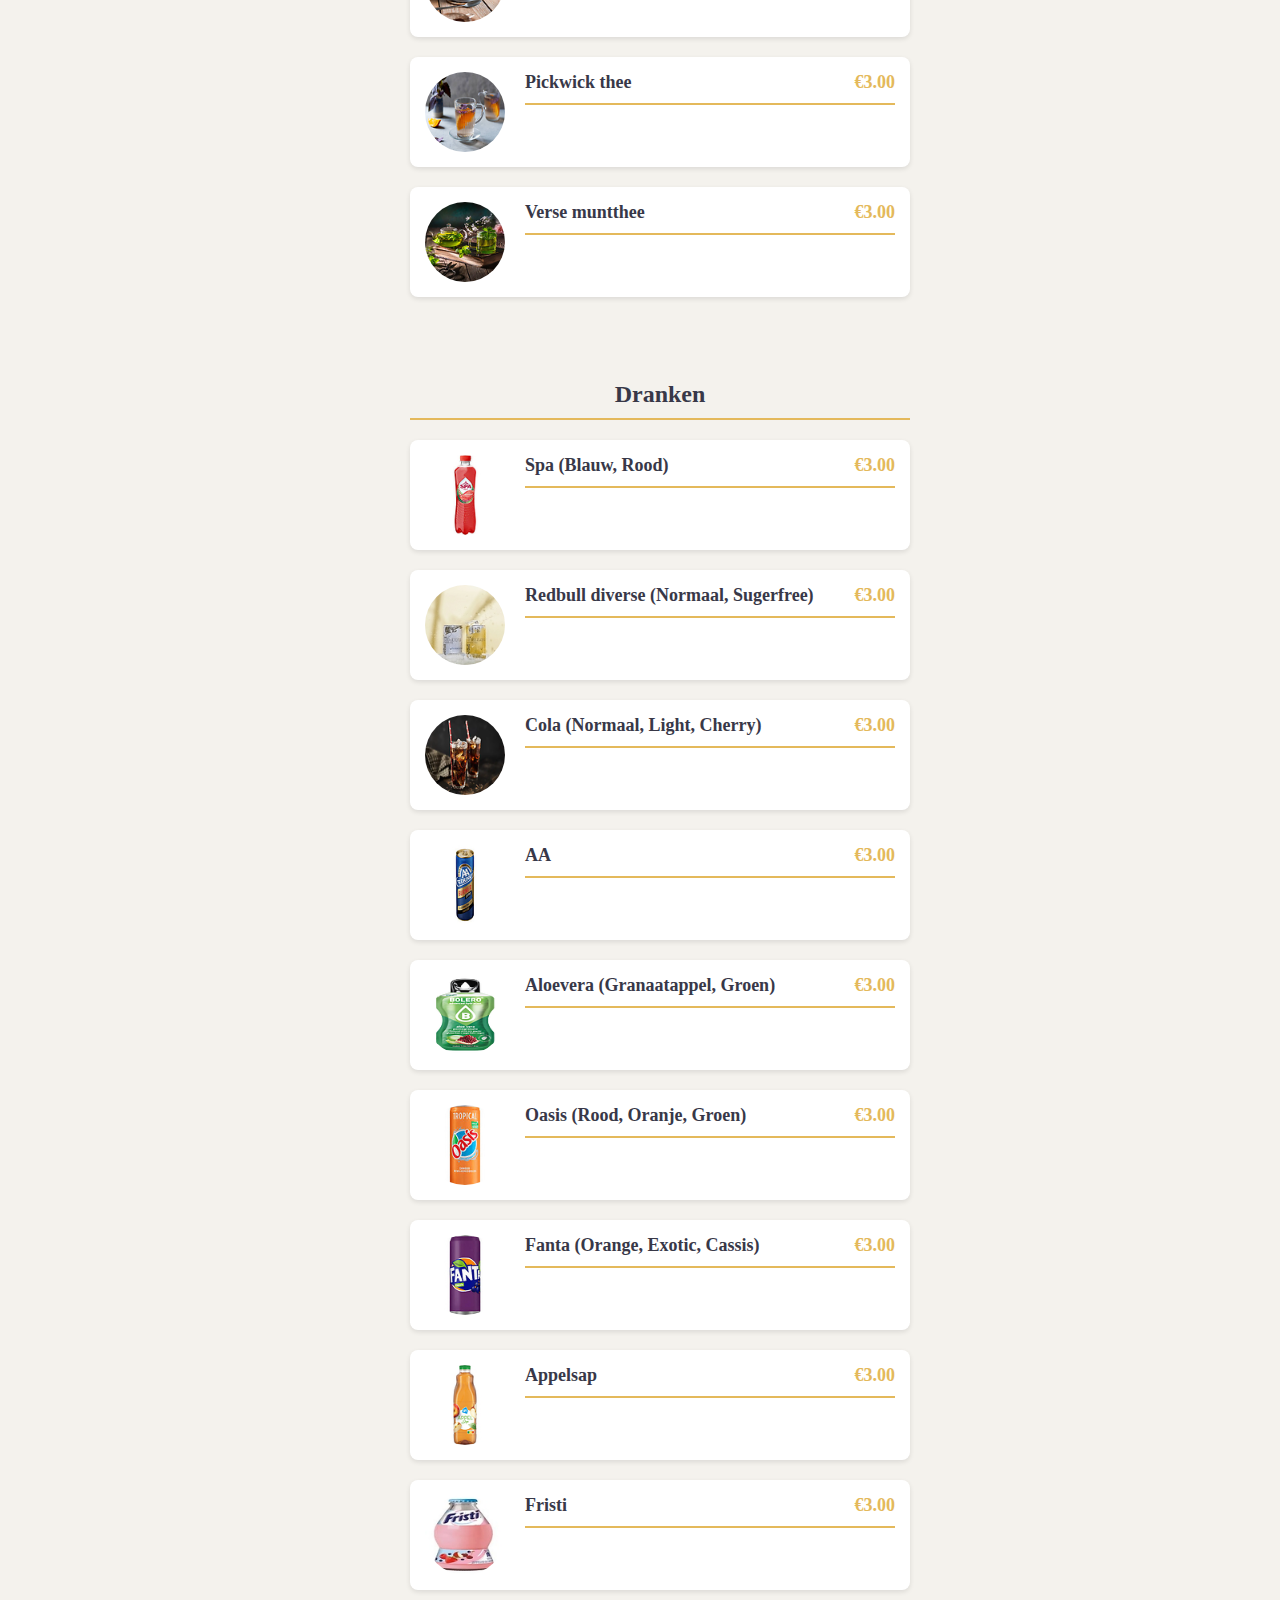
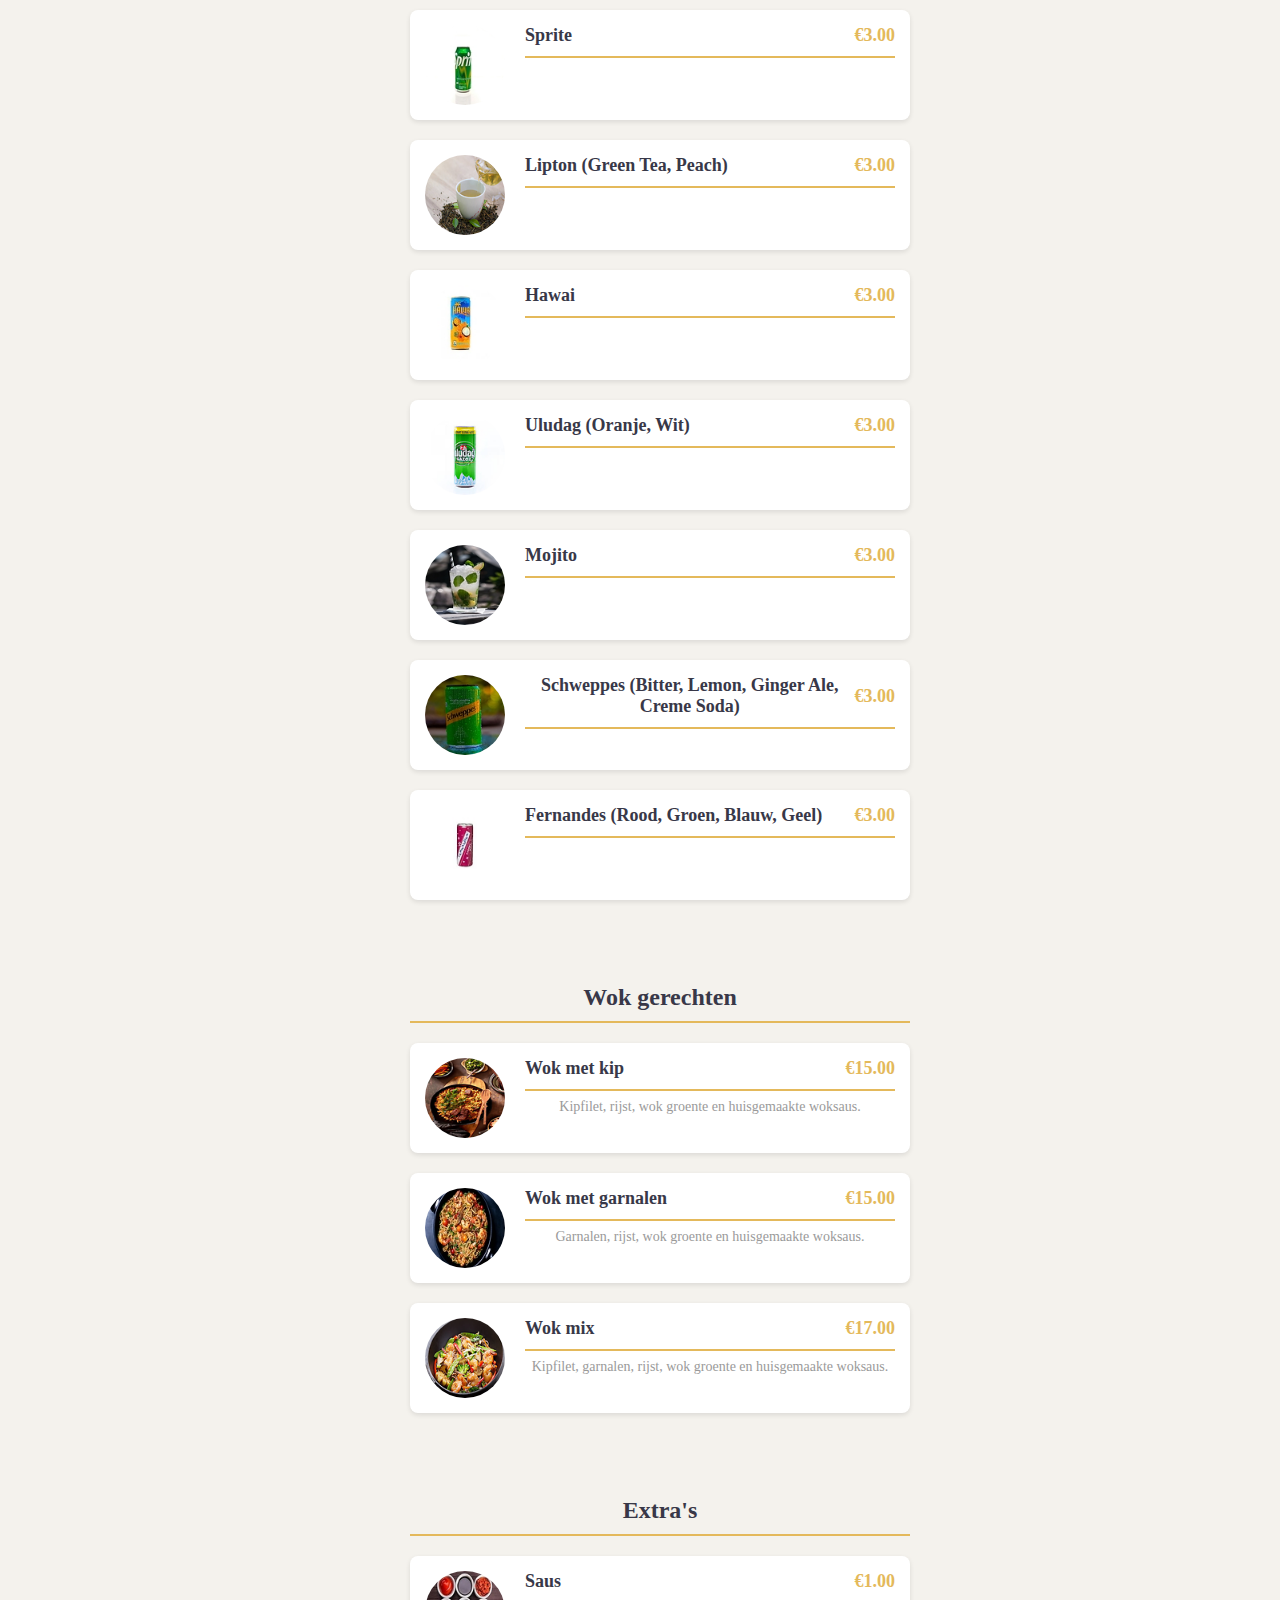
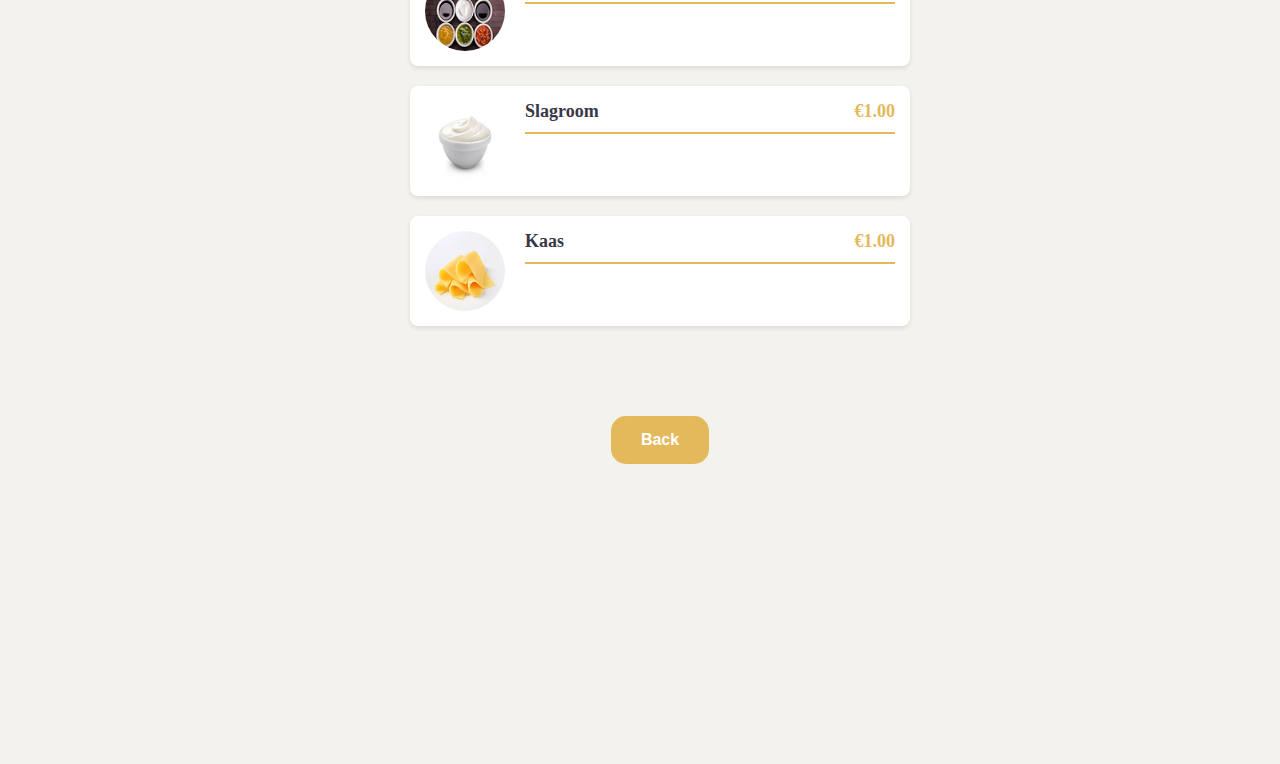
==== commit d2d603a0: "last apdeat 1.0" ====
--- a/menu.html
+++ b/menu.html
@@ -307,14 +307,14 @@
                         </div>
                     </div>
                     <div class="menu-item">
-                        <img src="./img/food8.jpeg" alt="Pasta mix">
+                        <img src="./assets/images/imgmenu/pasta_mix.webp" alt="Pasta mix">
                         <div>
                             <h3>Pasta mix<span>€13.00</span></h3>
                             <p>Penne, huisgemaakte roomsaus, kipfilet en garnalen.</p>
                         </div>
                     </div>
                     <div class="menu-item">
-                        <img src="./img/food8.jpeg" alt="Pasta oranje">
+                        <img src="./assets/images/imgmenu/pasta_oranje.webp" alt="Pasta oranje">
                         <div>
                             <h3>Pasta oranje<span>€11.00</span></h3>
                             <p>Penne, huisgemaakte tomaten roomsaus, paprika en kip.</p>
@@ -325,25 +325,25 @@
                 <div class="menu-category">
                     <h3 class="titre">Kapsalon</h3>
                     <div class="menu-item">
-                        <img src="./img/food7.jpeg" alt="Kapsalon kip">
+                        <img src="./assets/images/imgmenu/kapsalon_kip.jpg" alt="Kapsalon kip">
                         <div>
                             <h3>Kapsalon kip<span>€9.00</span></h3>
                         </div>
                     </div>
                     <div class="menu-item">
-                        <img src="./img/food8.jpeg" alt="Kapsalon hete kip">
+                        <img src="./assets/images/imgmenu/kapsalon_hete_kip.jpg" alt="Kapsalon hete kip">
                         <div>
                             <h3>Kapsalon hete kip<span>€9.00</span></h3>
                         </div>
                     </div>
                     <div class="menu-item">
-                        <img src="./img/food8.jpeg" alt="Kapsalon garnalen">
+                        <img src="./assets/images/imgmenu/kapsalon_garnalen.webp" alt="Kapsalon garnalen">
                         <div>
                             <h3>Kapsalon garnalen<span>€10.00</span></h3>
                         </div>
                     </div>
                     <div class="menu-item">
-                        <img src="./img/food8.jpeg" alt="Kapsalon merguez">
+                        <img src="./assets/images/imgmenu/kapsalon_merguez.webp" alt="Kapsalon merguez">
                         <div>
                             <h3>Kapsalon merguez<span>€9.00</span></h3>
                         </div>
@@ -353,33 +353,33 @@
                 <div class="menu-category">
                     <h3 class="titre">Dessert</h3>
                     <div class="menu-item">
-                        <img src="./img/food7.jpeg" alt="Shisha">
+                        <img src="./assets/images/imgmenu/shisha.webp" alt="Shisha">
                         <div>
                             <h3>Shisha<span>€12.00</span></h3>
                         </div>
                     </div>
                     <div class="menu-item">
-                        <img src="./img/food8.jpeg" alt="Lava cake">
+                        <img src="./assets/images/imgmenu/lava_cake.webp" alt="Lava cake">
                         <div>
                             <h3>Lava cake<span>€7.00</span></h3>
                             <p>Lava cake geserveerd met ijs, slagroom en fruit.</p>
                         </div>
                     </div>
                     <div class="menu-item">
-                        <img src="./img/food8.jpeg" alt="Fruitschaal">
+                        <img src="./assets/images/imgmenu/fruitschaal.jpg" alt="Fruitschaal">
                         <div>
                             <h3>Fruitschaal<span>€15.00</span></h3>
                             <p>Schaal met diverse gesneden fruit met schepijs en slagroom.</p>
                         </div>
                     </div>
                     <div class="menu-item">
-                        <img src="./img/food7.jpeg" alt="Shisha luxe">
+                        <img src="./assets/images/imgmenu/shisha_luxe.webp" alt="Shisha luxe">
                         <div>
                             <h3>Shisha luxe<span>€15.00</span></h3>
                         </div>
                     </div>
                     <div class="menu-item">
-                        <img src="./img/food8.jpeg" alt="Cookies">
+                        <img src="./assets/images/imgmenu/cookies.jpg" alt="Cookies">
                         <div>
                             <h3>Cookies<span>€7.00</span></h3>
                             <p>Oreo, Kinder bueno, cookie dough, m&m’s en Lotus wordt warm geserveerd met schepijs, slagroom en fruit.</p>
@@ -389,56 +389,56 @@
                 <div class="menu-category">
                     <h3 class="titre">Shakes</h3>
                     <div class="menu-item">
-                        <img src="./img/shake_avocado.jpeg" alt="Avocado shake">
+                        <img src="./assets/images/imgmenu/avocado_shake.webp" alt="Avocado shake">
                         <div>
                             <h3>Avocado shake<span>€4.00</span></h3>
                             <p>Verse avocado en melk.</p>
                         </div>
                     </div>
                     <div class="menu-item">
-                        <img src="./img/shake_avocado_banaan.jpeg" alt="Avocado banaan shake">
+                        <img src="./assets/images/imgmenu/avocado_banaan_shake.webp" alt="Avocado banaan shake">
                         <div>
                             <h3>Avocado banaan shake<span>€4.00</span></h3>
                             <p>Verse avocado, banaan en melk.</p>
                         </div>
                     </div>
                     <div class="menu-item">
-                        <img src="./img/shake_aardbeien.jpeg" alt="Aardbeien shake">
+                        <img src="./assets/images/imgmenu/aardbeien_shake.jpg" alt="Aardbeien shake">
                         <div>
                             <h3>Aardbeien shake<span>€4.00</span></h3>
                             <p>Verse aardbeien en melk.</p>
                         </div>
                     </div>
                     <div class="menu-item">
-                        <img src="./img/shake_aardbeien_jus.jpeg" alt="Aardbeien jus d'orange shake">
+                        <img src="./assets/images/imgmenu/aardbeien_jus_d'orange_shake.webp" alt="Aardbeien jus d'orange shake">
                         <div>
                             <h3>Aardbeien jus d'orange shake<span>€4.00</span></h3>
                             <p>Verse aardbeien en jus d’orange.</p>
                         </div>
                     </div>
                     <div class="menu-item">
-                        <img src="./img/shake_proteine.jpeg" alt="Proteine shake">
+                        <img src="./assets/images/imgmenu/proteine_shake.jpg" alt="Proteine shake">
                         <div>
                             <h3>Proteine shake<span>€5.00</span></h3>
                             <p>Proteïnepoeder en melk.</p>
                         </div>
                     </div>
                     <div class="menu-item">
-                        <img src="./img/shake_bosvruchten.jpeg" alt="Bosvruchten shake">
+                        <img src="./assets/images/imgmenu/bosvruchten_shake.jpg" alt="Bosvruchten shake">
                         <div>
                             <h3>Bosvruchten shake<span>€4.00</span></h3>
                             <p>Bosvruchten en jus d’orange.</p>
                         </div>
                     </div>
                     <div class="menu-item">
-                        <img src="./img/shake_avocado_honing_nootjes.jpeg" alt="Avocado honing nootjes shake">
+                        <img src="./assets/images/imgmenu/avocado_honning_nootjes_shake.jpg" alt="Avocado honing nootjes shake">
                         <div>
                             <h3>Avocado honing nootjes shake<span>€5.00</span></h3>
                             <p>Verse avocado, honing, nootjes (gemalen amandelen, walnoten, gedroogde vijgen, dadels) en melk.</p>
                         </div>
                     </div>
                     <div class="menu-item">
-                        <img src="./img/shake_mango.jpeg" alt="Mango shake">
+                        <img src="./assets/images/imgmenu/mango_shake.jpg" alt="Mango shake">
                         <div>
                             <h3>Mango shake<span>€5.00</span></h3>
                             <p>Verse mango en jus d’orange.</p>
@@ -449,264 +449,182 @@
                 <div class="menu-category">
                     <h3 class="titre">Koffie & Thee</h3>
                     <div class="menu-item">
-                        <img src="./img/marokkaanse_thee.jpeg" alt="Marokkaanse thee">
+                        <img src="./assets/images/imgmenu/marokkanse_thee.jpg" alt="Marokkaanse thee">
                         <div>
                             <h3>Marokkaanse thee<span>€3.00</span></h3>
                             <p>Met verse munt.</p>
                         </div>
                     </div>
                     <div class="menu-item">
-                        <img src="./img/koffie.jpeg" alt="Koffie">
+                        <img src="./assets/images/imgmenu/koffie.webp" alt="Koffie">
                         <div>
                             <h3>Koffie<span>€3.00</span></h3>
                         </div>
                     </div>
                     <div class="menu-item">
-                        <img src="./img/cappuccino.jpeg" alt="Cappuccino">
+                        <img src="./assets/images/imgmenu/cappuccino.webp" alt="Cappuccino">
                         <div>
                             <h3>Cappuccino<span>€3.00</span></h3>
                         </div>
                     </div>
                     <div class="menu-item">
-                        <img src="./img/latte.jpeg" alt="Latte">
+                        <img src="./assets/images/imgmenu/latte.webp" alt="Latte">
                         <div>
                             <h3>Latte<span>€3.00</span></h3>
                         </div>
                     </div>
                     <div class="menu-item">
-                        <img src="./img/pickwick_thee.jpeg" alt="Pickwick thee">
+                        <img src="./assets/images/imgmenu/pickwick_thee.jpg" alt="Pickwick thee">
                         <div>
                             <h3>Pickwick thee<span>€3.00</span></h3>
                         </div>
                     </div>
                     <div class="menu-item">
-                        <img src="./img/verse_muntthee.jpeg" alt="Verse muntthee">
+                        <img src="./assets/images/imgmenu/verse_muntthee.webp" alt="Verse muntthee">
                         <div>
                             <h3>Verse muntthee<span>€3.00</span></h3>
                         </div>
                     </div>
                 </div>
                 
+                
                 <div class="menu-category">
                     <h3 class="titre">Dranken</h3>
-                    
-                    <div class="menu-item">
-                        <img src="./img/redbull.jpeg" alt="Redbull">
-                        <div>
-                            <h3>Redbull<span>€3.00</span></h3>
-                        </div>
-                    </div>
-                
-                    <div class="menu-item">
-                        <img src="./img/spa_blauw.jpeg" alt="Spa blauw">
-                        <div>
-                            <h3>Spa blauw<span>€3.00</span></h3>
-                        </div>
-                    </div>
-                
-                    <div class="menu-item">
-                        <img src="./img/spa_rood.jpeg" alt="Spa rood">
-                        <div>
-                            <h3>Spa rood<span>€3.00</span></h3>
-                        </div>
-                    </div>
-                
-                    <div class="menu-item">
-                        <img src="./img/oases.jpeg" alt="Oases">
-                        <div>
-                            <h3>Oases<span>€3.00</span></h3>
-                        </div>
-                    </div>
-                
-                    <div class="menu-item">
-                        <img src="./img/aa.jpeg" alt="AA">
+                
+                    <div class="menu-item">
+                        <img src="./assets/images/imgmenu/spa.jpg" alt="Spa blauw">
+                        <div>
+                            <h3>Spa (Blauw, Rood)<span>€3.00</span></h3>
+                        </div>
+                    </div>
+                
+                    <div class="menu-item">
+                        <img src="./assets/images/imgmenu/redbull_diverse.jpg" alt="Redbull">
+                        <div>
+                            <h3>Redbull diverse (Normaal, Sugerfree)<span>€3.00</span></h3>
+                        </div>
+                    </div>
+                
+                    <div class="menu-item">
+                        <img src="./assets/images/imgmenu/cola.webp" alt="Cola">
+                        <div>
+                            <h3>Cola (Normaal, Light, Cherry)<span>€3.00</span></h3>
+                        </div>
+                    </div>
+                
+                    <div class="menu-item">
+                        <img src="./assets/images/imgmenu/aa.jpg" alt="AA">
                         <div>
                             <h3>AA<span>€3.00</span></h3>
                         </div>
                     </div>
                 
                     <div class="menu-item">
-                        <img src="./img/cola.jpeg" alt="Cola">
-                        <div>
-                            <h3>Cola<span>€3.00</span></h3>
-                        </div>
-                    </div>
-                
-                    <div class="menu-item">
-                        <img src="./img/fanta.jpeg" alt="Fanta">
-                        <div>
-                            <h3>Fanta<span>€3.00</span></h3>
-                        </div>
-                    </div>
-                
-                    <div class="menu-item">
-                        <img src="./img/creme_soda.jpeg" alt="Creme Soda">
-                        <div>
-                            <h3>Creme Soda<span>€3.00</span></h3>
-                        </div>
-                    </div>
-                
-                    <div class="menu-item">
-                        <img src="./img/fanta_green.jpeg" alt="Fanta Green">
-                        <div>
-                            <h3>Fanta Green<span>€3.00</span></h3>
-                        </div>
-                    </div>
-                
-                    <div class="menu-item">
-                        <img src="./img/ice_tea_peach.jpeg" alt="Ice Tea peach">
-                        <div>
-                            <h3>Ice Tea peach<span>€3.00</span></h3>
-                        </div>
-                    </div>
-                
-                    <div class="menu-item">
-                        <img src="./img/ice_tea_green.jpeg" alt="Ice Tea Green">
-                        <div>
-                            <h3>Ice Tea Green<span>€3.00</span></h3>
-                        </div>
-                    </div>
-                
-                    <div class="menu-item">
-                        <img src="./img/sprite.jpeg" alt="Sprite">
+                        <img src="./assets/images/imgmenu/aloe_vera.webp" alt="Aloe vera">
+                        <div>
+                            <h3>Aloevera (Granaatappel, Groen)<span>€3.00</span></h3>
+                        </div>
+                    </div>
+                
+                    <div class="menu-item">
+                        <img src="./assets/images/imgmenu/oasis.jpg" alt="Oases">
+                        <div>
+                            <h3>Oasis (Rood, Oranje, Groen)<span>€3.00</span></h3>
+                        </div>
+                    </div>
+                
+                    <div class="menu-item">
+                        <img src="./assets/images/imgmenu/fanta.jpg" alt="Fanta">
+                        <div>
+                            <h3>Fanta (Orange, Exotic, Cassis)<span>€3.00</span></h3>
+                        </div>
+                    </div>
+                
+                    <div class="menu-item">
+                        <img src="./assets/images/imgmenu/appelsap.jpg" alt="Appelsap">
+                        <div>
+                            <h3>Appelsap<span>€3.00</span></h3>
+                        </div>
+                    </div>
+                
+                    <div class="menu-item">
+                        <img src="./assets/images/imgmenu/fristi.jpg" alt="Fristi">
+                        <div>
+                            <h3>Fristi<span>€3.00</span></h3>
+                        </div>
+                    </div>
+                
+                    <div class="menu-item">
+                        <img src="./assets/images/imgmenu/sprite.jpg" alt="Sprite">
                         <div>
                             <h3>Sprite<span>€3.00</span></h3>
                         </div>
                     </div>
                 
                     <div class="menu-item">
-                        <img src="./img/shwepes.jpeg" alt="Shwepes">
-                        <div>
-                            <h3>Shwepes<span>€3.00</span></h3>
-                        </div>
-                    </div>
-                
-                    <div class="menu-item">
-                        <img src="./img/fernandes.jpeg" alt="Fernandes">
-                        <div>
-                            <h3>Fernandes<span>€3.00</span></h3>
-                        </div>
-                    </div>
-                
-                    <div class="menu-item">
-                        <img src="./img/mogu_mogu.jpeg" alt="Mogu Mogu">
-                        <div>
-                            <h3>Mogu Mogu<span>€3.00</span></h3>
-                        </div>
-                    </div>
-                
-                    <div class="menu-item">
-                        <img src="./img/fristi.jpeg" alt="Fristi">
-                        <div>
-                            <h3>Fristi<span>€3.00</span></h3>
-                        </div>
-                    </div>
-                
-                    <div class="menu-item">
-                        <img src="./img/freeze.jpeg" alt="Freeze">
-                        <div>
-                            <h3>Freeze<span>€3.00</span></h3>
-                        </div>
-                    </div>
-                
-                    <div class="menu-item">
-                        <img src="./img/appelsap.jpeg" alt="Appelsap">
-                        <div>
-                            <h3>Appelsap<span>€3.00</span></h3>
-                        </div>
-                    </div>
-                
-                    <div class="menu-item">
-                        <img src="./img/poms.jpeg" alt="Poms">
-                        <div>
-                            <h3>Poms<span>€3.00</span></h3>
-                        </div>
-                    </div>
-                
-                    <div class="menu-item">
-                        <img src="./img/tamisol.jpeg" alt="Tamisol">
-                        <div>
-                            <h3>Tamisol<span>€3.00</span></h3>
-                        </div>
-                    </div>
-                
-                    <div class="menu-item">
-                        <img src="./img/redbull_light.jpeg" alt="Redbull light">
-                        <div>
-                            <h3>Redbull light<span>€3.00</span></h3>
-                        </div>
-                    </div>
-                
-                    <div class="menu-item">
-                        <img src="./img/hawai.jpeg" alt="Hawai">
+                        <img src="./assets/images/imgmenu/lipton.jpg" alt="Ice Tea Green">
+                        <div>
+                            <h3>Lipton (Green Tea, Peach)<span>€3.00</span></h3>
+                        </div>
+                    </div>
+                
+                    <div class="menu-item">
+                        <img src="./assets/images/imgmenu/hawai.jpg" alt="Hawai">
                         <div>
                             <h3>Hawai<span>€3.00</span></h3>
                         </div>
                     </div>
                 
                     <div class="menu-item">
-                        <img src="./img/mojito.jpeg" alt="Mojito">
+                        <img src="./assets/images/imgmenu/uludag.jpg" alt="Uludag">
+                        <div>
+                            <h3>Uludag (Oranje, Wit)<span>€3.00</span></h3>
+                        </div>
+                    </div>
+                
+                    <div class="menu-item">
+                        <img src="./assets/images/imgmenu/mojito.jpg" alt="Mojito">
                         <div>
                             <h3>Mojito<span>€3.00</span></h3>
                         </div>
                     </div>
                 
                     <div class="menu-item">
-                        <img src="./img/aloe_vera.jpeg" alt="Aloe vera">
-                        <div>
-                            <h3>Aloe vera<span>€3.00</span></h3>
-                        </div>
-                    </div>
-                
-                    <div class="menu-item">
-                        <img src="./img/looza.jpeg" alt="Looza">
-                        <div>
-                            <h3>Looza<span>€3.00</span></h3>
-                        </div>
-                    </div>
-                
-                    <div class="menu-item">
-                        <img src="./img/uludag.jpeg" alt="Uludag">
-                        <div>
-                            <h3>Uludag<span>€3.00</span></h3>
-                        </div>
-                    </div>
-                
-                    <div class="menu-item">
-                        <img src="./img/oases.jpeg" alt="Oases">
-                        <div>
-                            <h3>Oases<span>€3.00</span></h3>
-                        </div>
-                    </div>
-                
-                    <div class="menu-item">
-                        <img src="./img/tropical_vibes.jpeg" alt="Tropical vibes">
-                        <div>
-                            <h3>Tropical vibes<span>€3.00</span></h3>
-                        </div>
-                    </div>
-                
-                </div>
+                        <img src="./assets/images/imgmenu/schweppes.jpg" alt="Schweppes">
+                        <div>
+                            <h3>Schweppes (Bitter, Lemon, Ginger Ale, Creme Soda)<span>€3.00</span></h3>
+                        </div>
+                    </div>
+                
+                    <div class="menu-item">
+                        <img src="./assets/images/imgmenu/fernandes.jpg" alt="Fernandes">
+                        <div>
+                            <h3>Fernandes (Rood, Groen, Blauw, Geel)<span>€3.00</span></h3>
+                        </div>
+                    </div>
+                
+                </div>
+                
                 
                 
                 <div class="menu-category">
                     <h3 class="titre">Wok gerechten</h3>
                     <div class="menu-item">
-                        <img src="./img/wok_kip.jpeg" alt="Wok met kip">
+                        <img src="./assets/images/imgmenu/wok_met_kip.webp" alt="Wok met kip">
                         <div>
                             <h3>Wok met kip<span>€15.00</span></h3>
                             <p>Kipfilet, rijst, wok groente en huisgemaakte woksaus.</p>
                         </div>
                     </div>
                     <div class="menu-item">
-                        <img src="./img/wok_garnalen.jpeg" alt="Wok met garnalen">
+                        <img src="./assets/images/imgmenu/wok_met_garnalen.jpg" alt="Wok met garnalen">
                         <div>
                             <h3>Wok met garnalen<span>€15.00</span></h3>
                             <p>Garnalen, rijst, wok groente en huisgemaakte woksaus.</p>
                         </div>
                     </div>
                     <div class="menu-item">
-                        <img src="./img/wok_mix.jpeg" alt="Wok mix">
+                        <img src="./assets/images/imgmenu/wok_mix.webp" alt="Wok mix">
                         <div>
                             <h3>Wok mix<span>€17.00</span></h3>
                             <p>Kipfilet, garnalen, rijst, wok groente en huisgemaakte woksaus.</p>
@@ -717,19 +635,19 @@
                 <div class="menu-category">
                     <h3 class="titre">Extra's</h3>
                     <div class="menu-item">
-                        <img src="./img/saus.jpeg" alt="Saus">
+                        <img src="./assets/images/imgmenu/saus.jpg" alt="Saus">
                         <div>
                             <h3>Saus<span>€1.00</span></h3>
                         </div>
                     </div>
                     <div class="menu-item">
-                        <img src="./img/slagroom.jpeg" alt="Slagroom">
+                        <img src="./assets/images/imgmenu/cream.jpg" alt="Slagroom">
                         <div>
                             <h3>Slagroom<span>€1.00</span></h3>
                         </div>
                     </div>
                     <div class="menu-item">
-                        <img src="./img/kaas.jpeg" alt="Kaas">
+                        <img src="./assets/images/imgmenu/kaas.webp" alt="Kaas">
                         <div>
                             <h3>Kaas<span>€1.00</span></h3>
                         </div>
@@ -740,7 +658,7 @@
 
         </div>
         <div class="btn-container">
-            <button class="btn btn-third"><a href="#">Back</a></button>
+            <button class="btn btn-third" href="index.html"><a href="index.html">Back</a></button>
         </div>
     </section>
 </body>
--- a/assets/css/menu.css
+++ b/assets/css/menu.css
@@ -4,13 +4,24 @@
 }
 
 body {
-    background-image: url('../images/imgmenu/background1.jpg'); /* Chemin vers l'image */
+    /* Image de fond par défaut (pour les grands écrans) */
+    background-image: url('../images/imgmenu/bckground.jpg'); /* Chemin vers l'image pour grands écrans */
     background-repeat: no-repeat; /* Empêche la répétition de l'image */
     background-size: cover; /* Redimensionne l'image pour couvrir tout le body */
-    background-position: center top; /* Centre l'image horizontalement et la positionne en haut */
+    background-position: center center; /* Centre l'image */
     background-attachment: fixed; /* Fixe l'image en arrière-plan pour un effet de défilement */
     background-color: #f4f2ed; /* Couleur de fond de secours si l'image ne se charge pas */
 }
+
+/* Styles pour les écrans plus petits */
+@media only screen and (max-width: 768px) {
+    body {
+        background-image: url('../images/imgmenu/bckground2.png'); /* Chemin vers l'image pour petits écrans */
+        background-size: cover; /* Redimensionne l'image pour couvrir tout le body */
+        background-position: center center; /* Centre l'image */
+    }
+}
+
 
 .center-logo {
     display: flex;
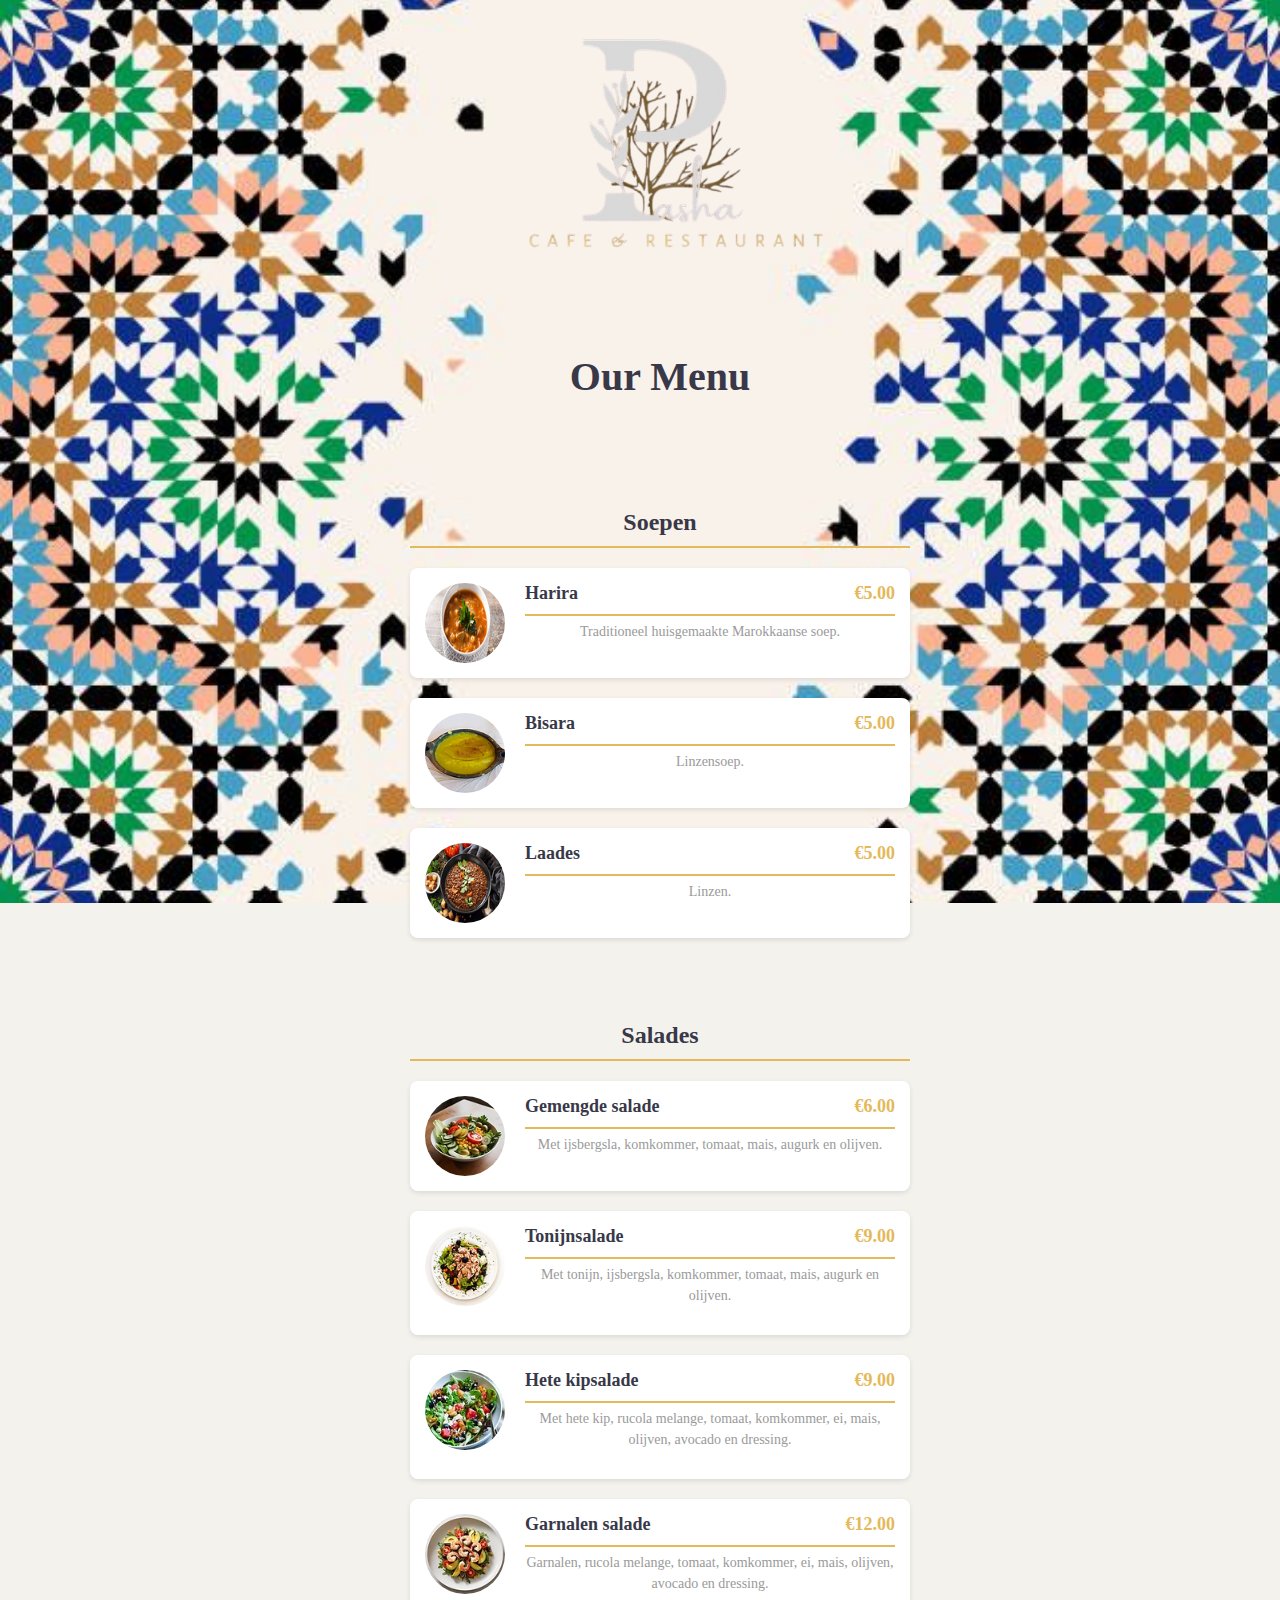
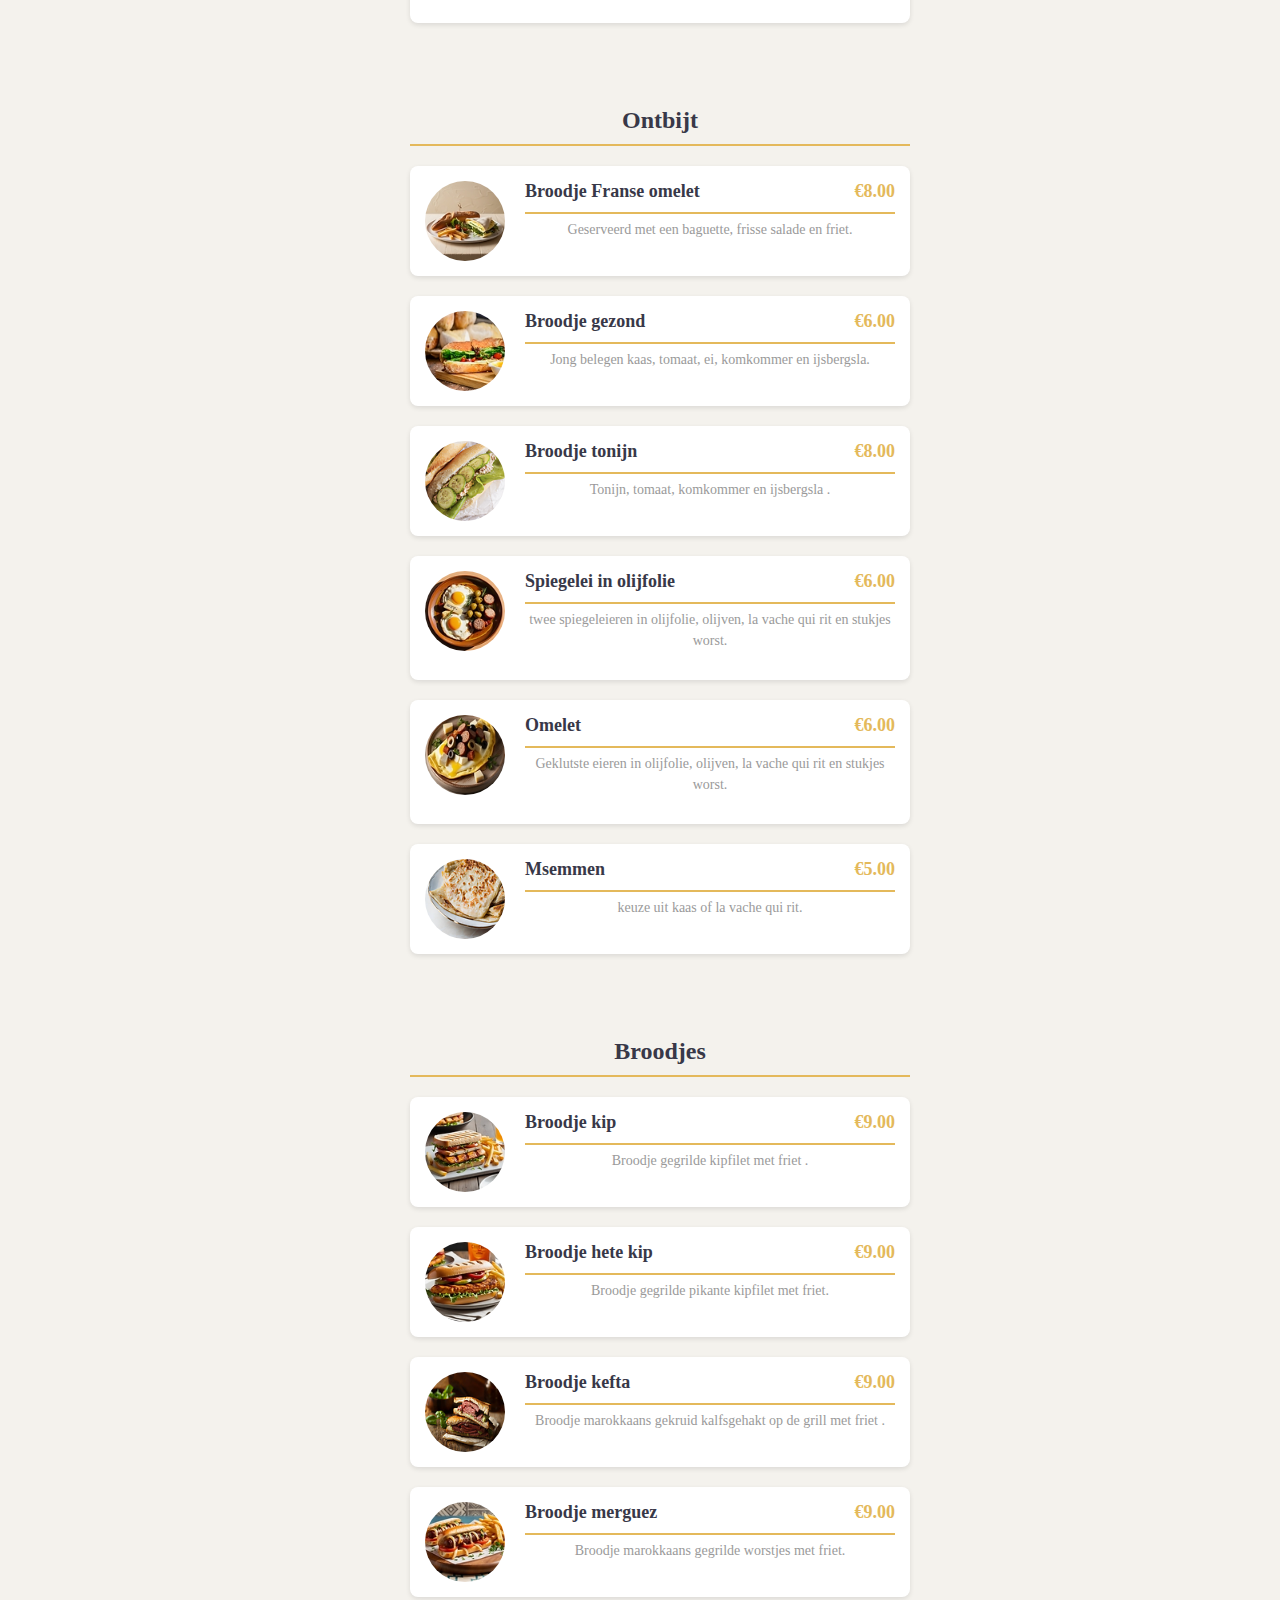
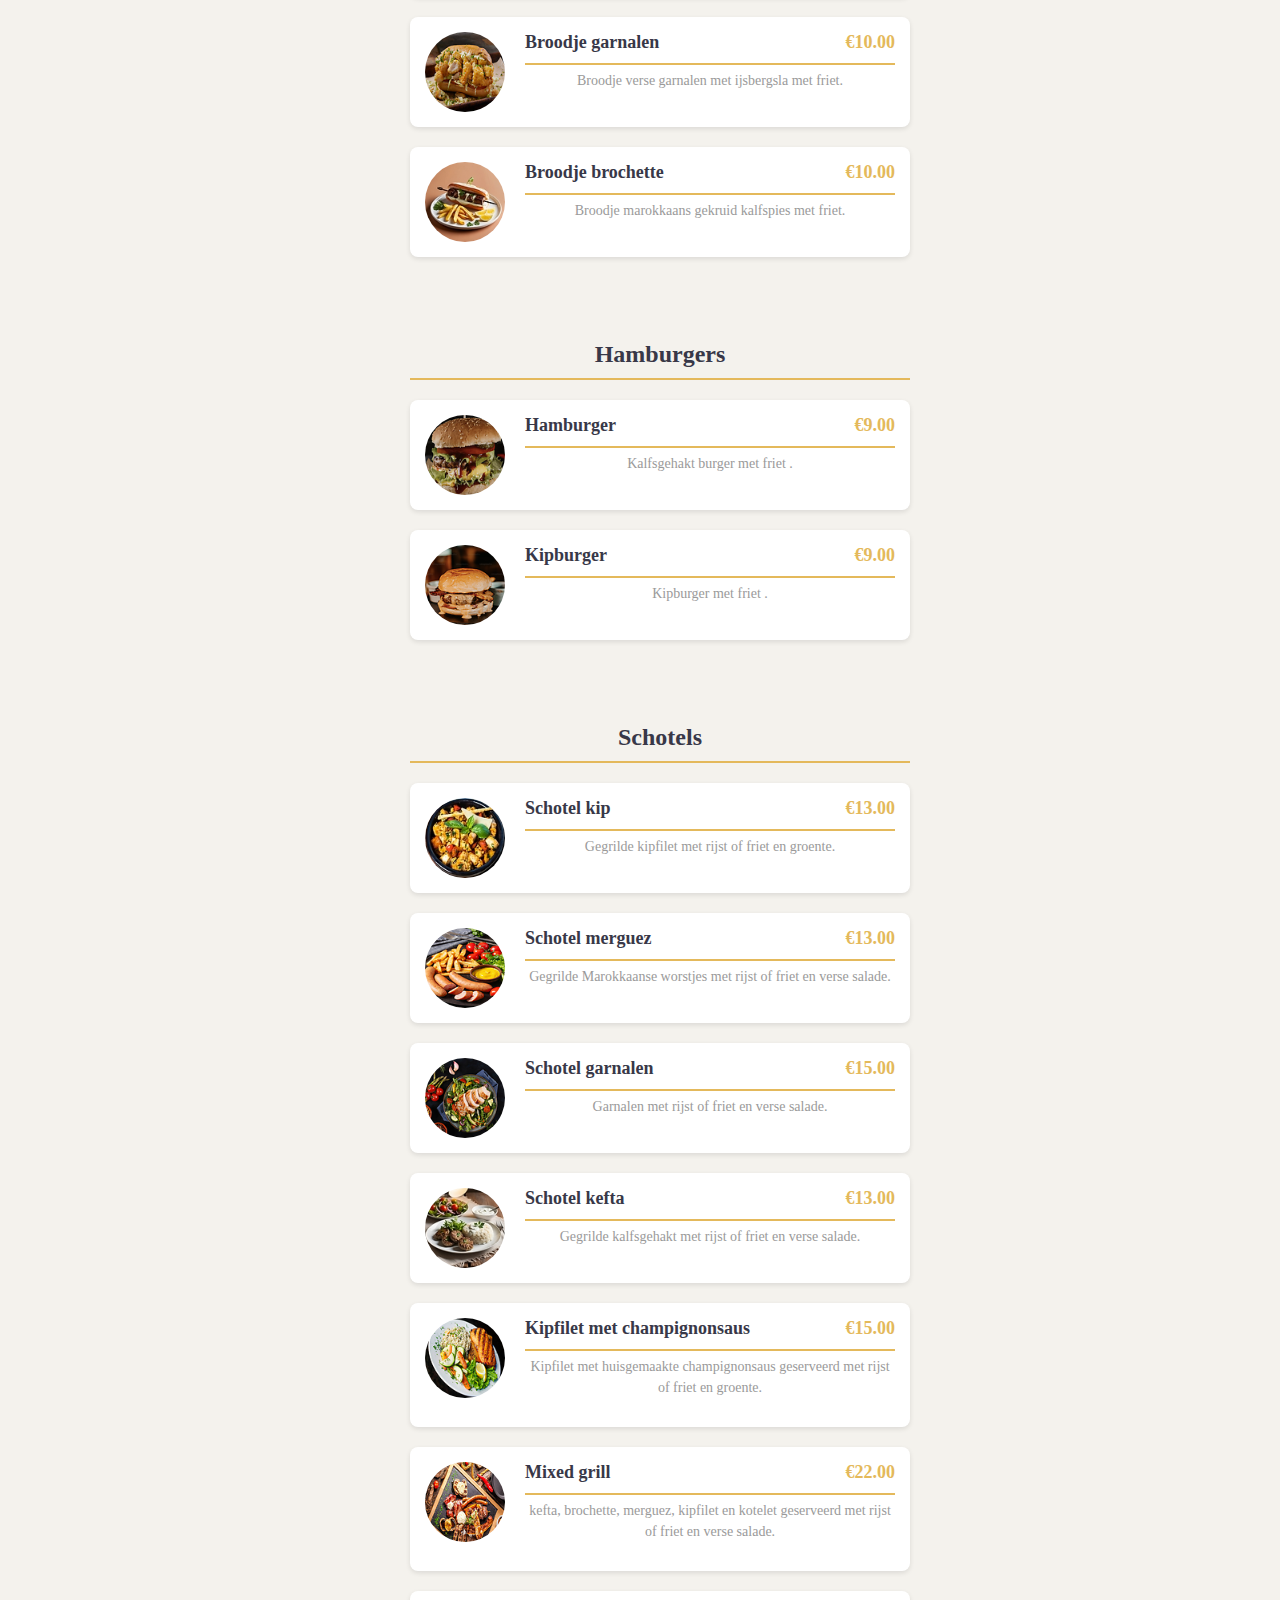
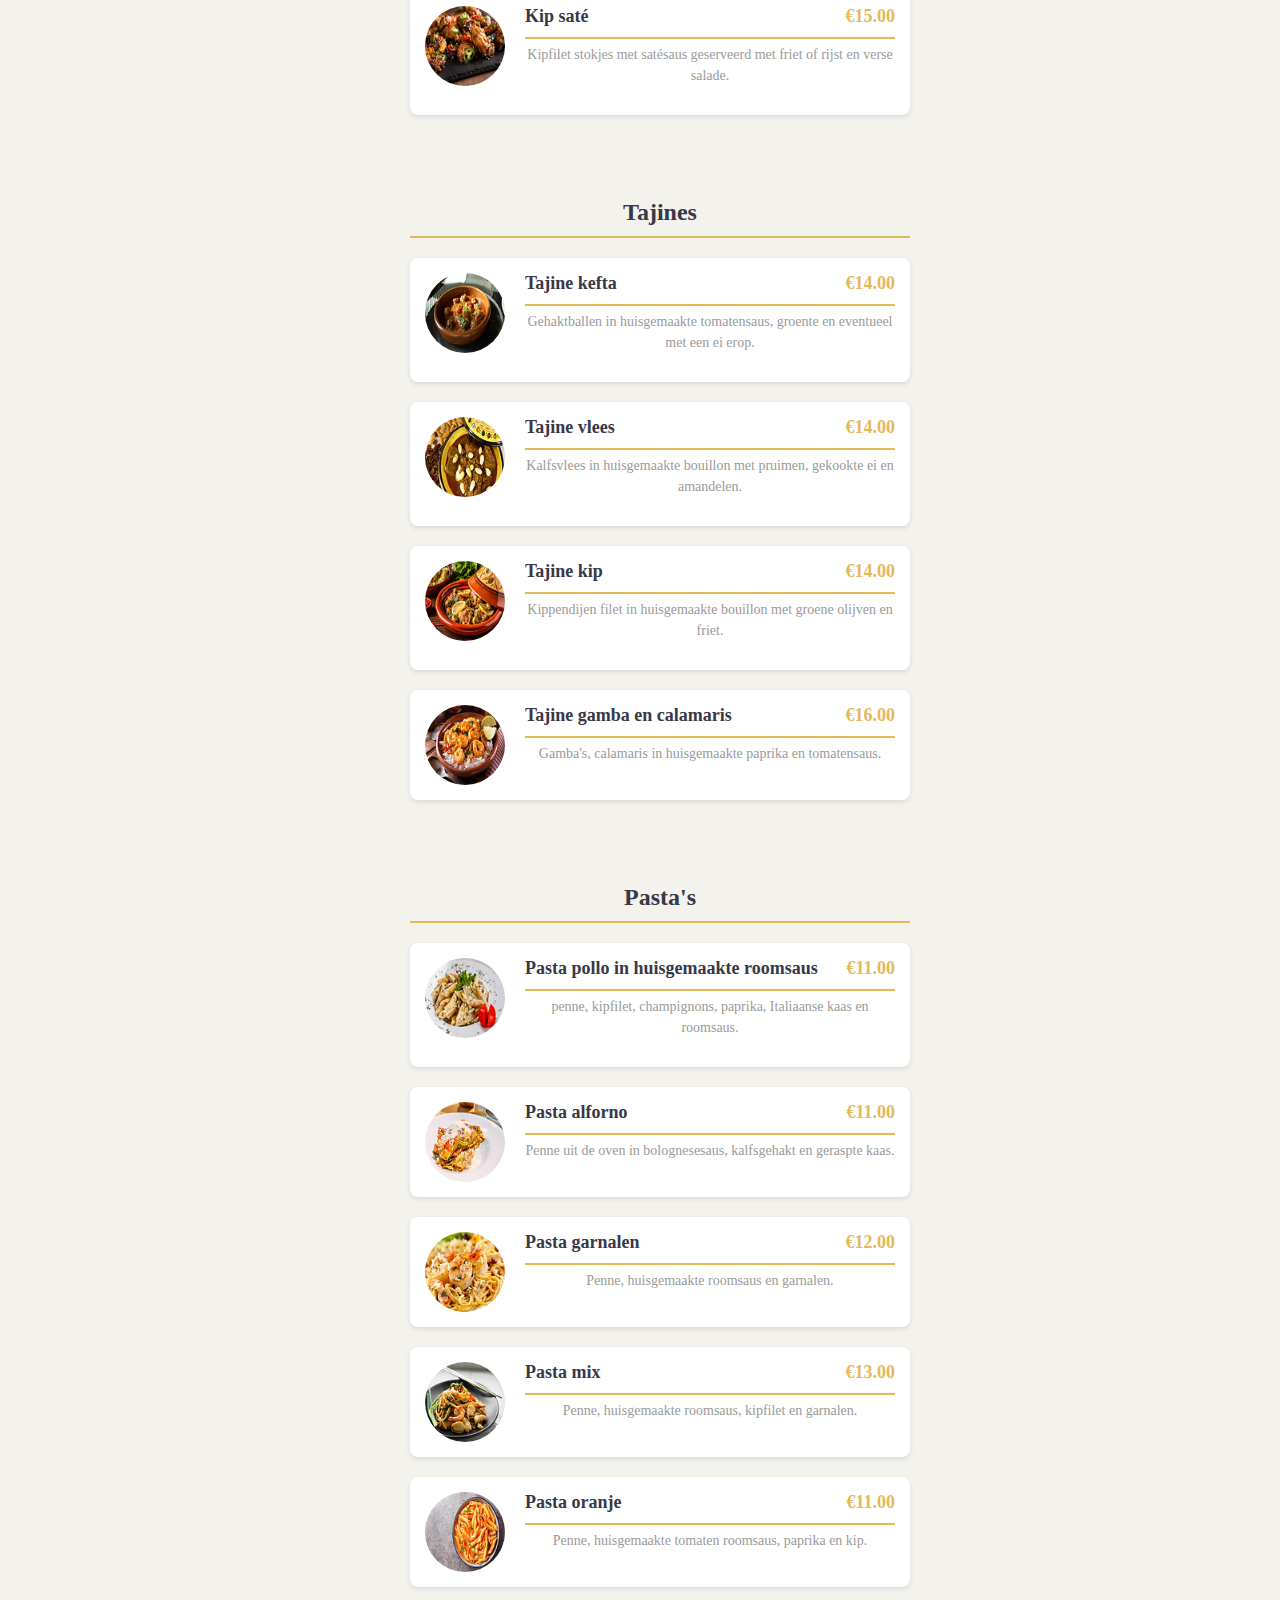
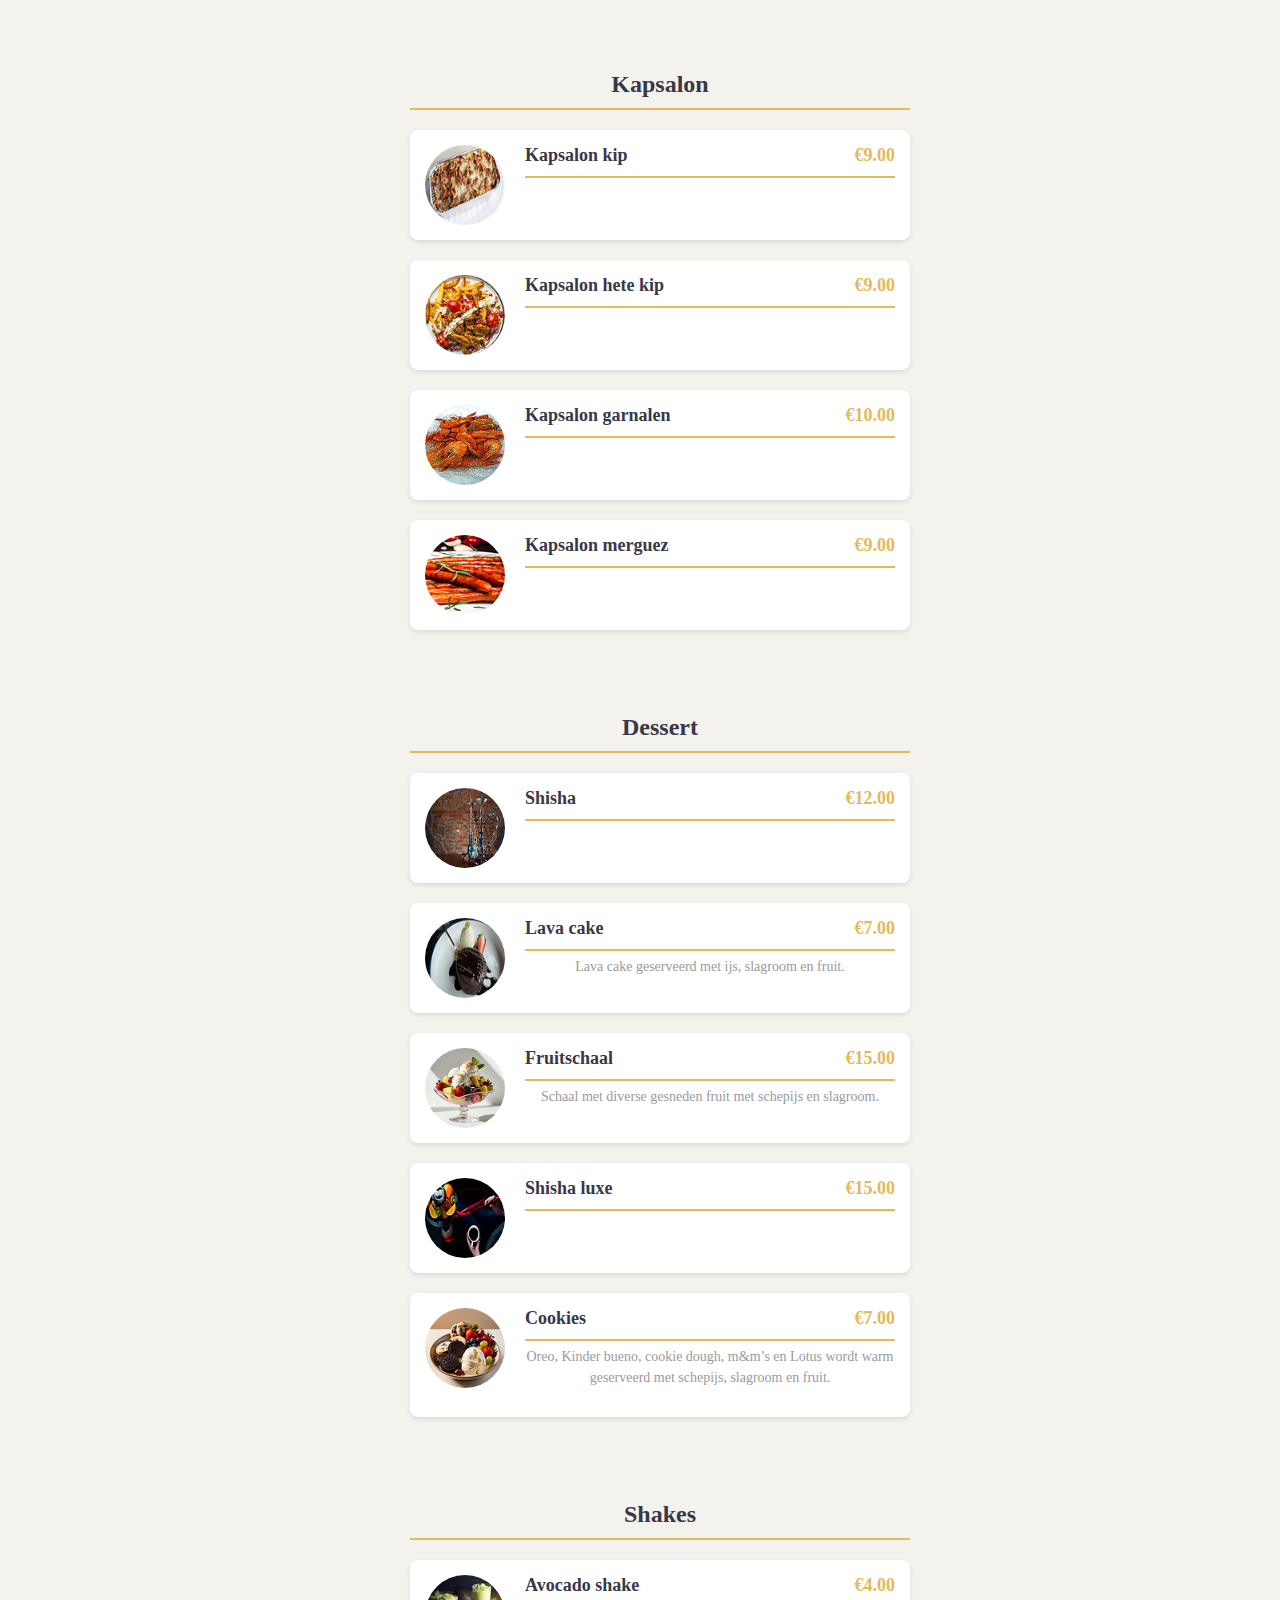
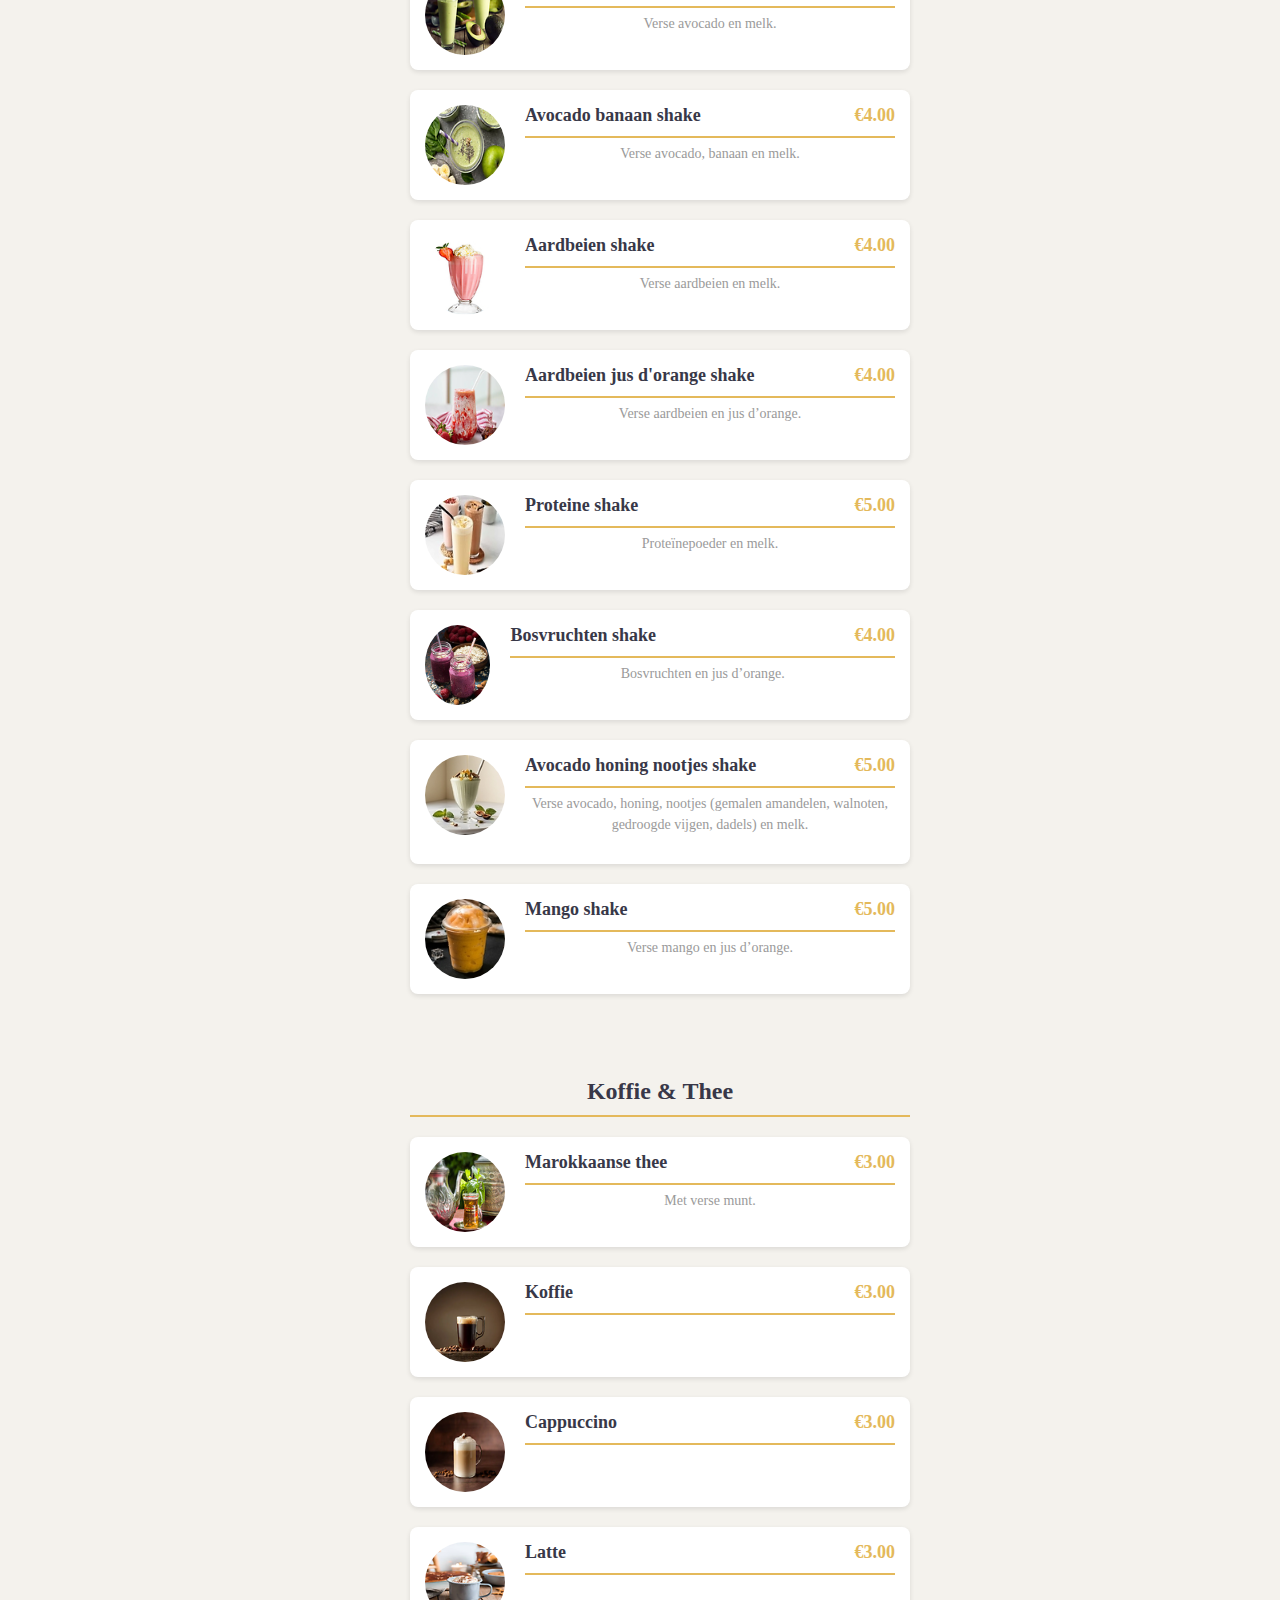
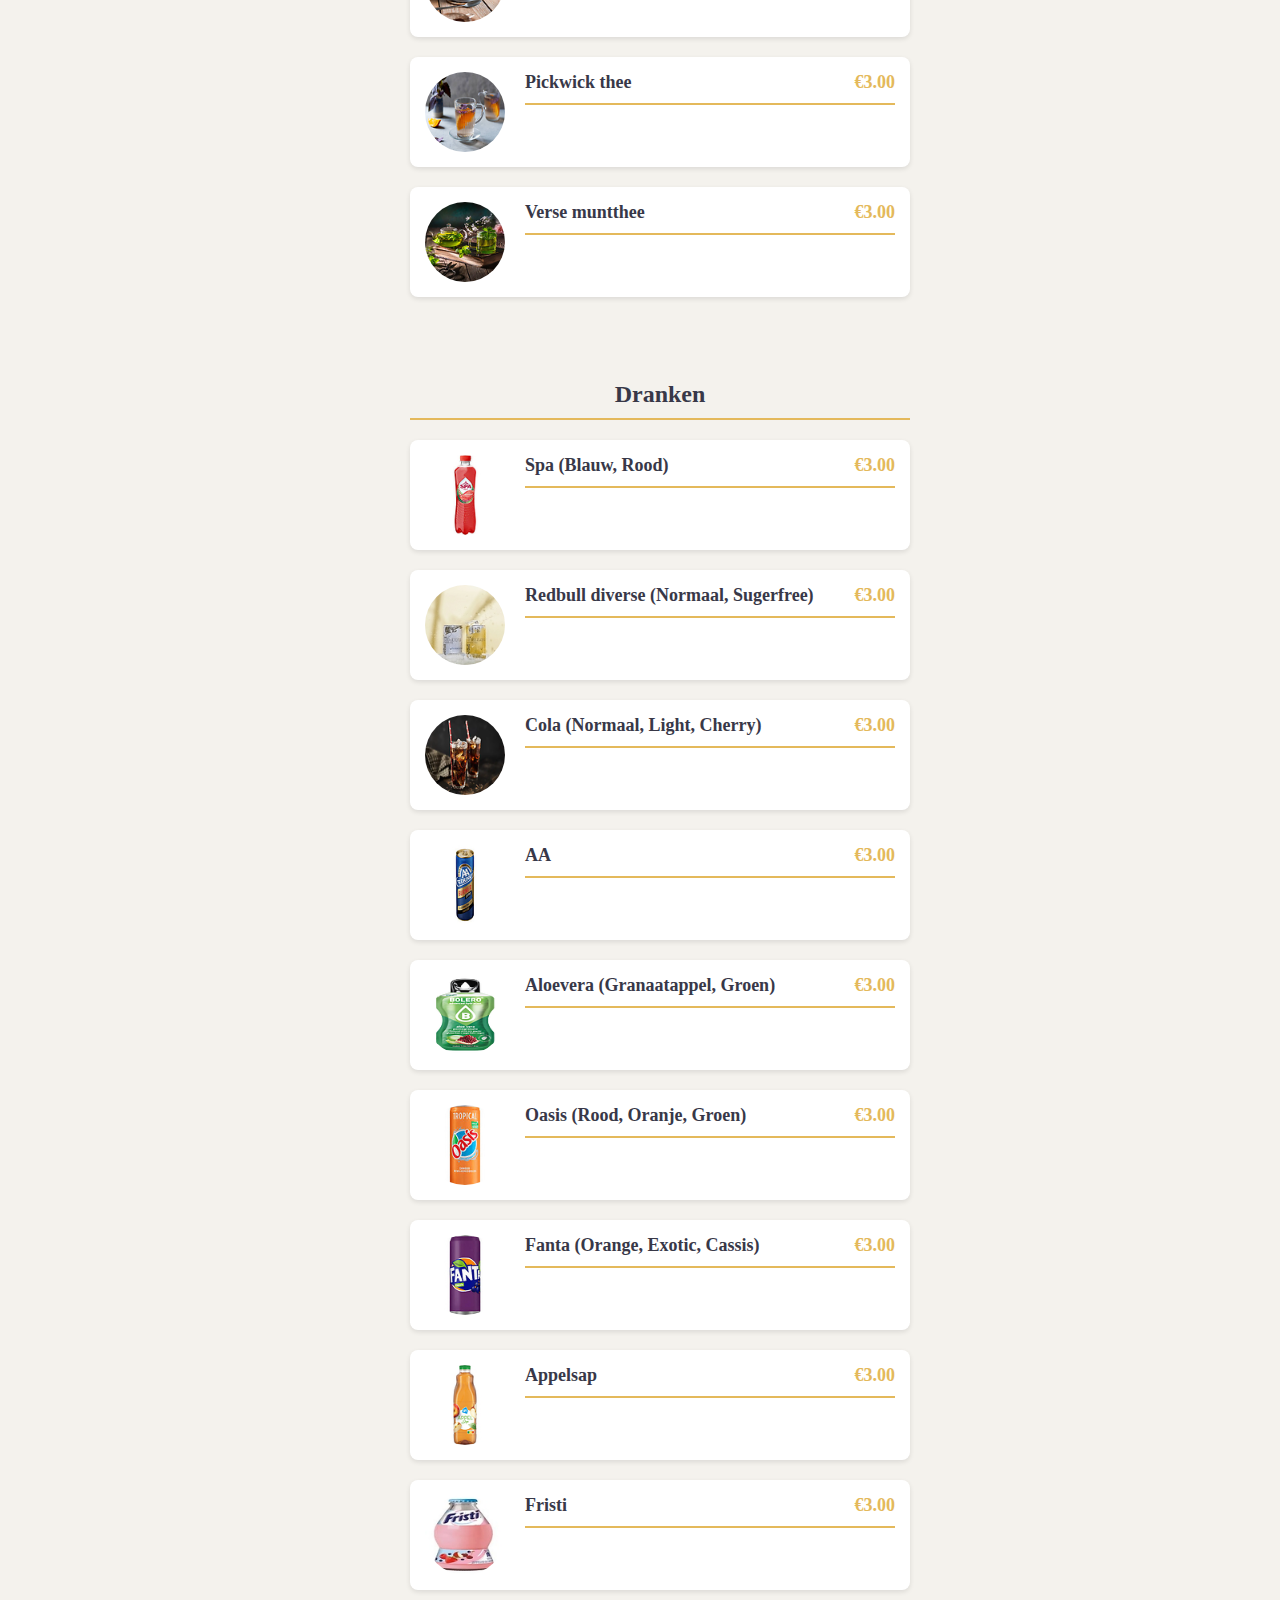
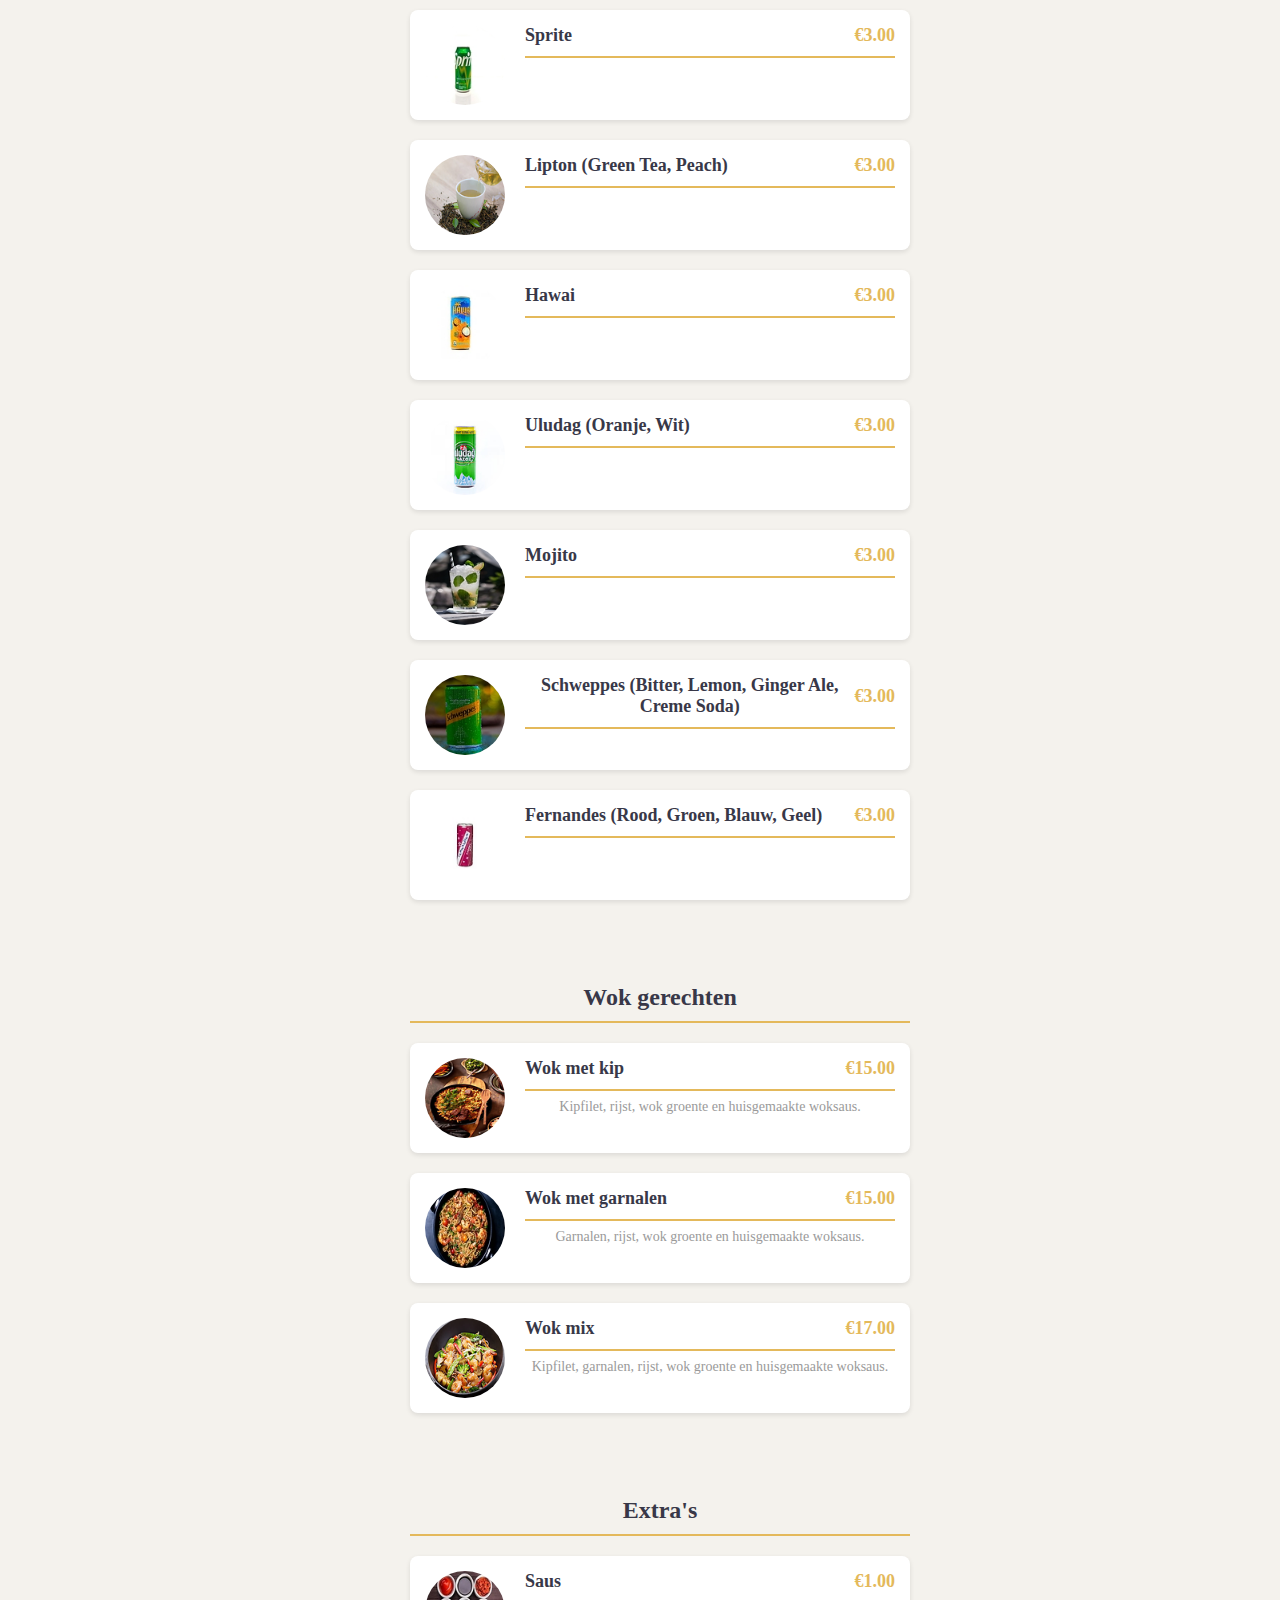
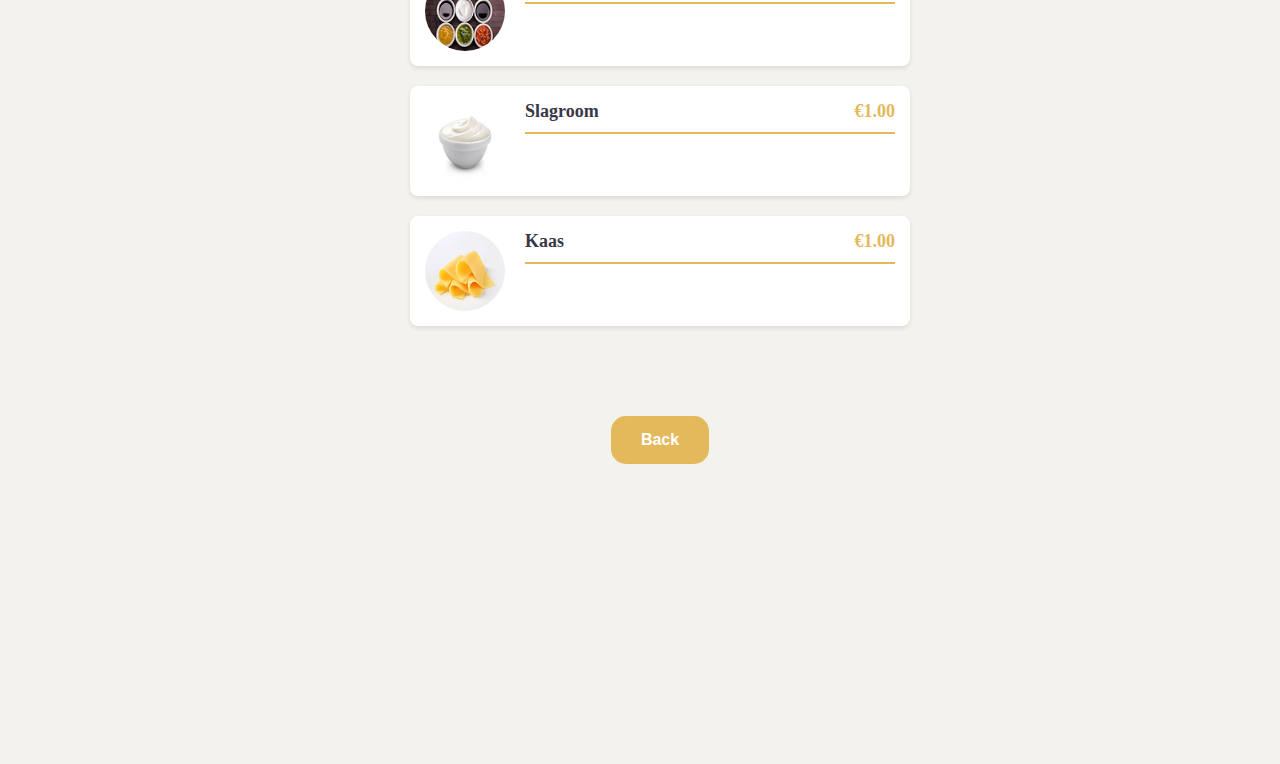
==== commit 6a586a99: "last push 2.0" ====
--- a/menu.html
+++ b/menu.html
@@ -199,7 +199,7 @@
                 <div class="menu-category">
                     <h3 class="titre">Schotels</h3>
                     <div class="menu-item">
-                        <img src="./assets/images/imgmenu/schotel_kip.jpg" alt="Schotel kip">
+                        <img src="./assets/images/imgmenu/schotel.jpg" alt="Schotel kip">
                         <div>
                             <h3>Schotel kip <span>€13.00</span></h3>
                             <p>Gegrilde kipfilet met rijst of friet en groente.</p>
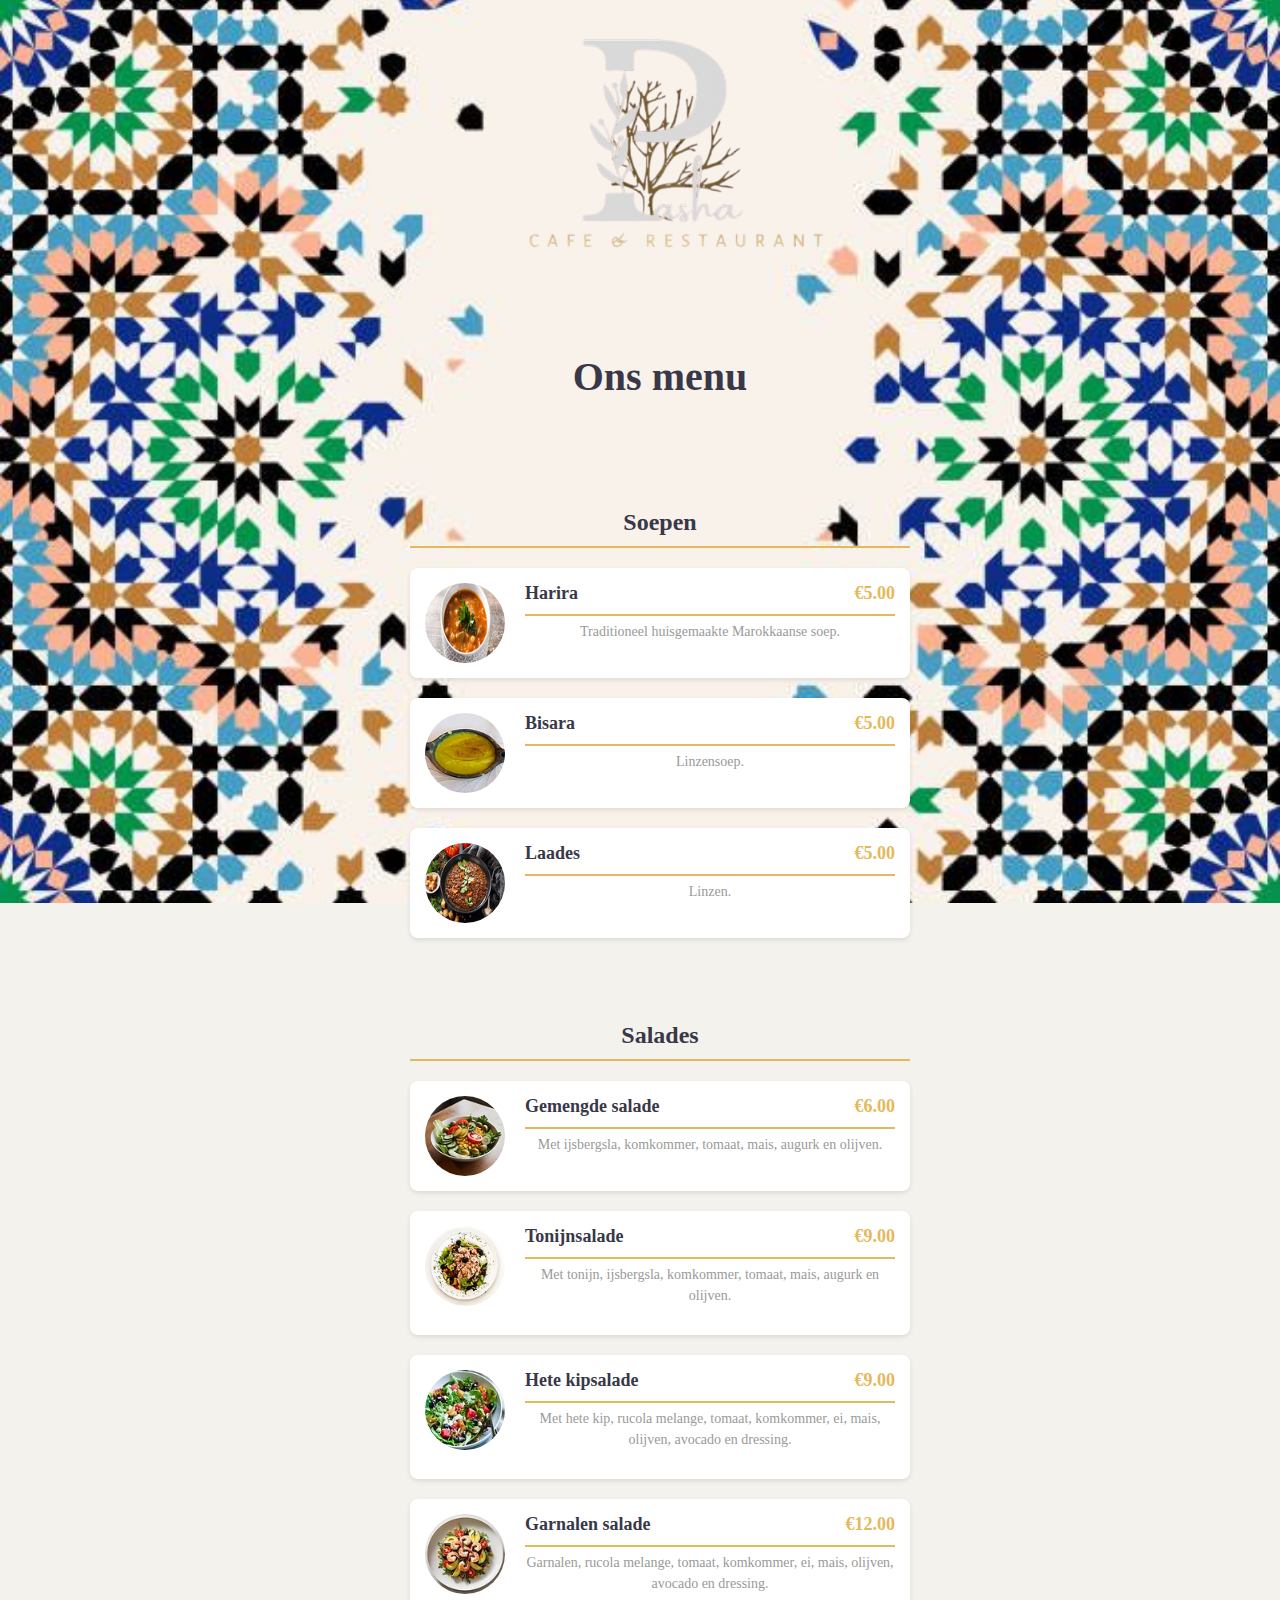
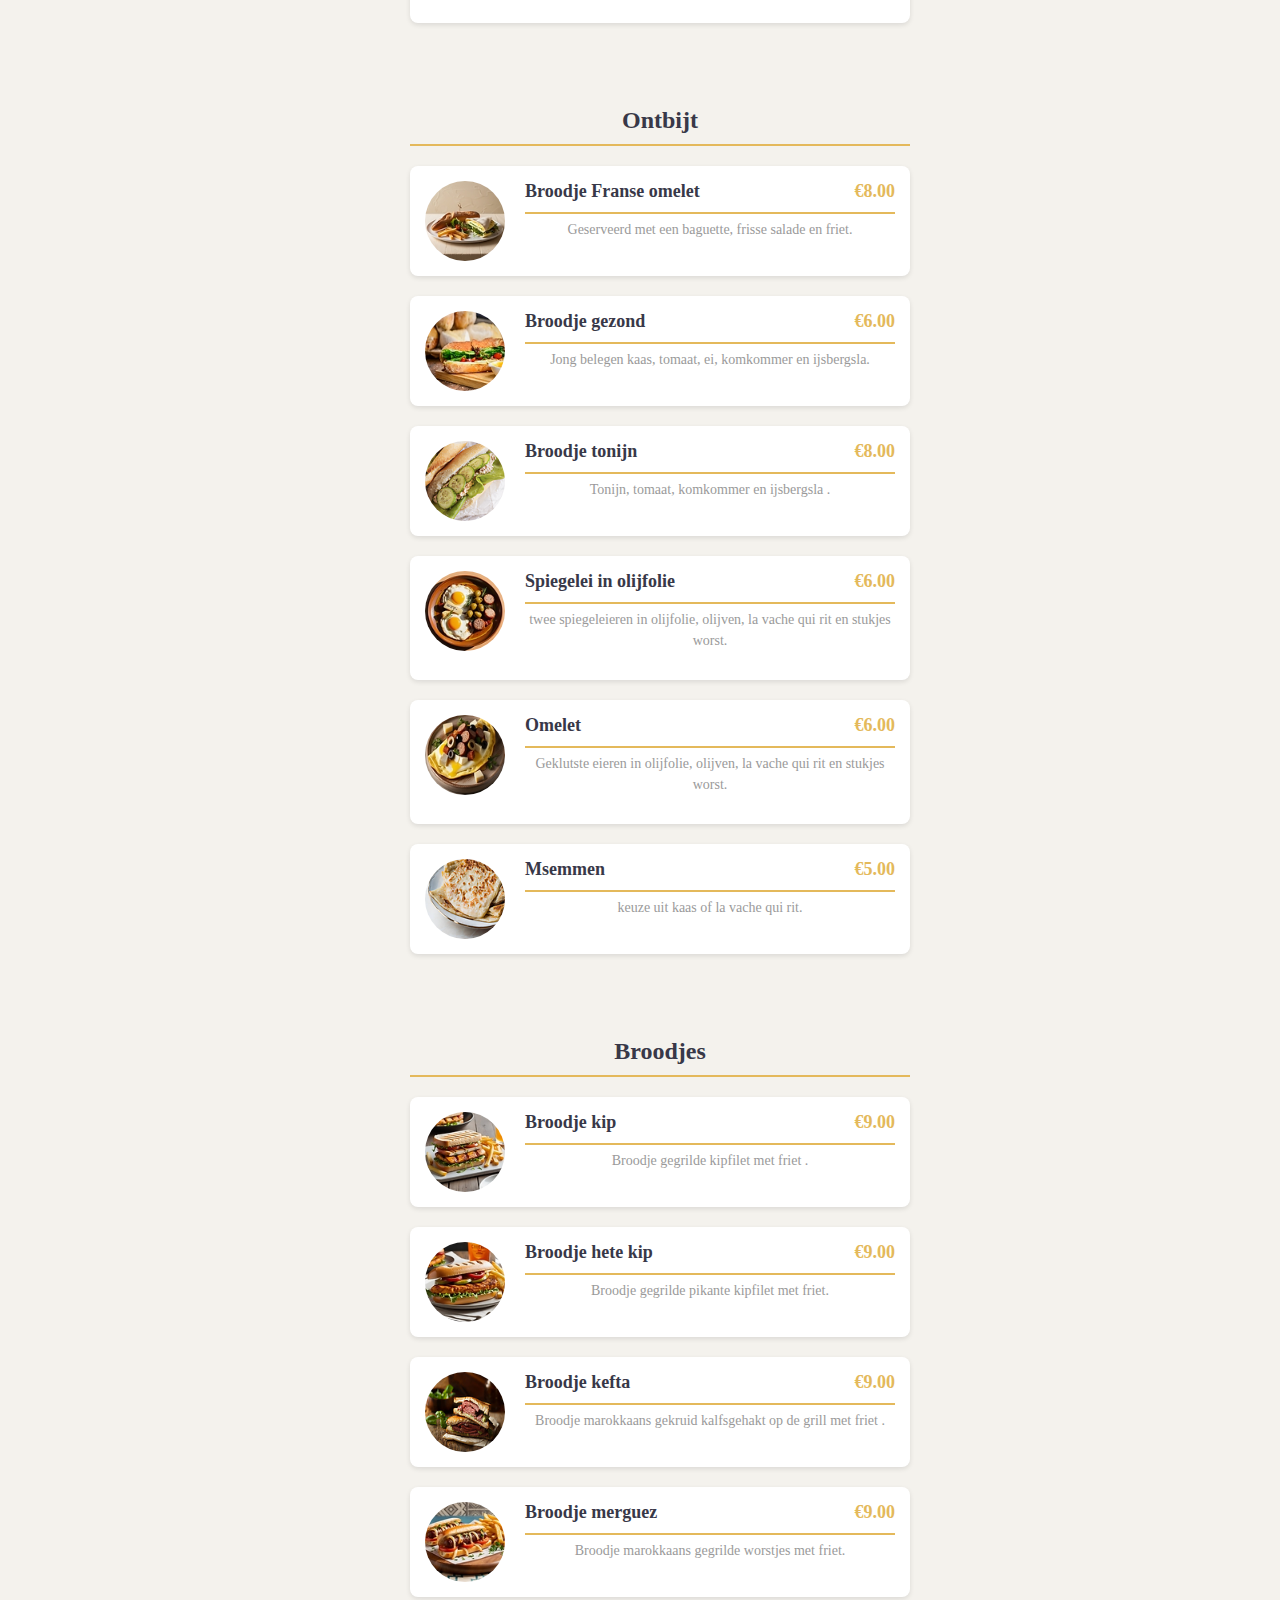
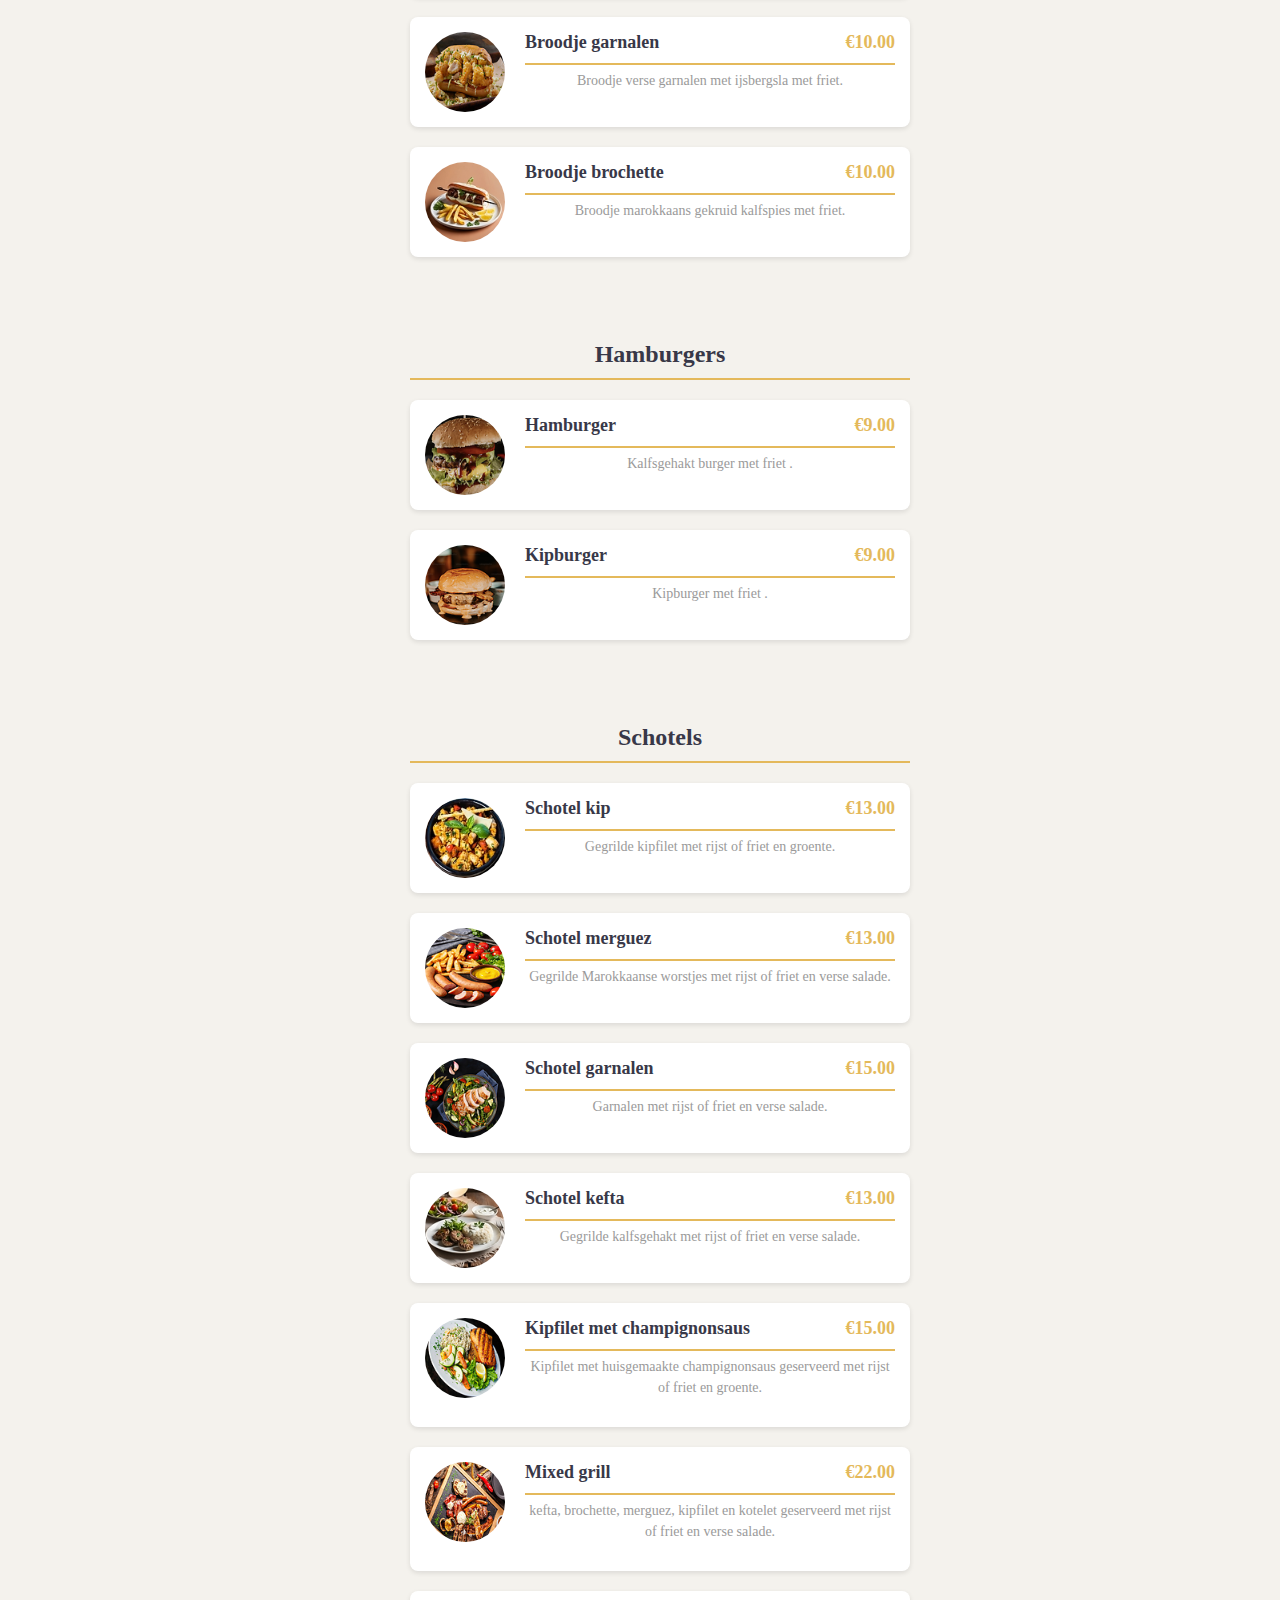
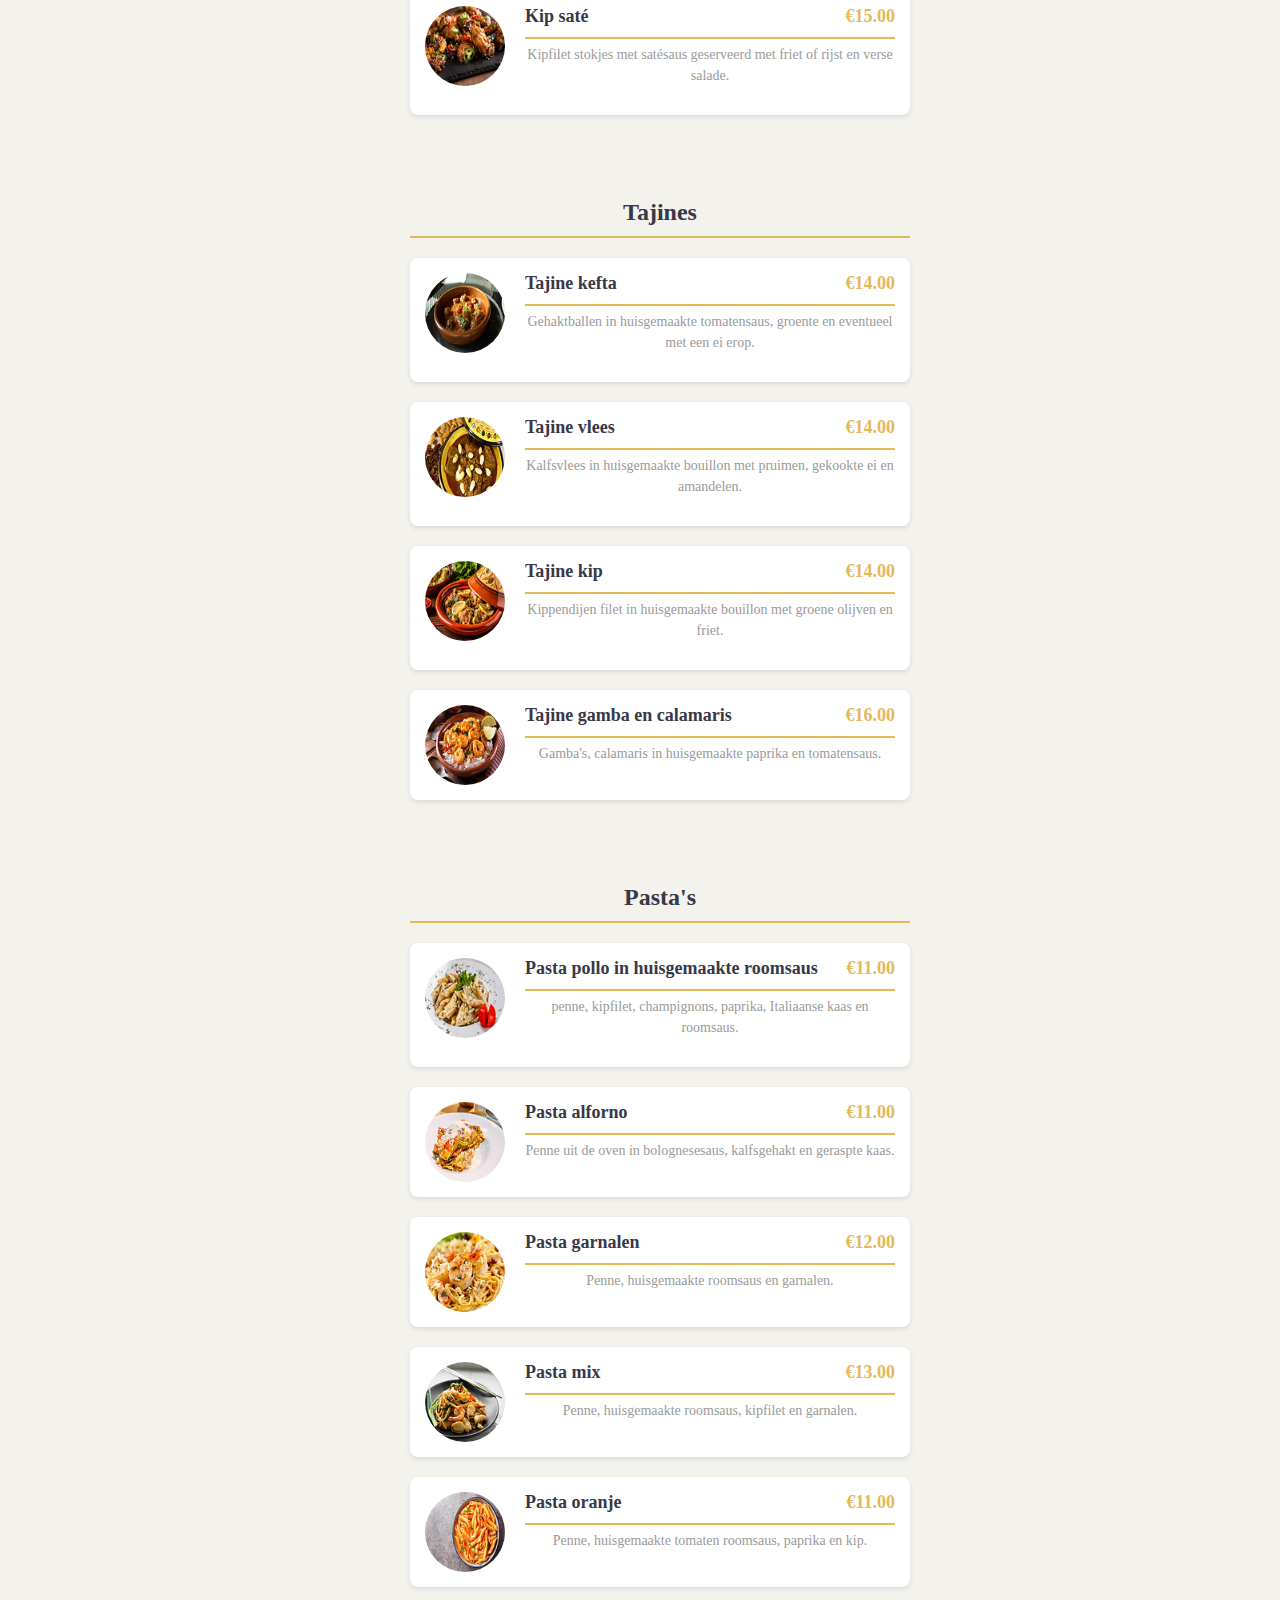
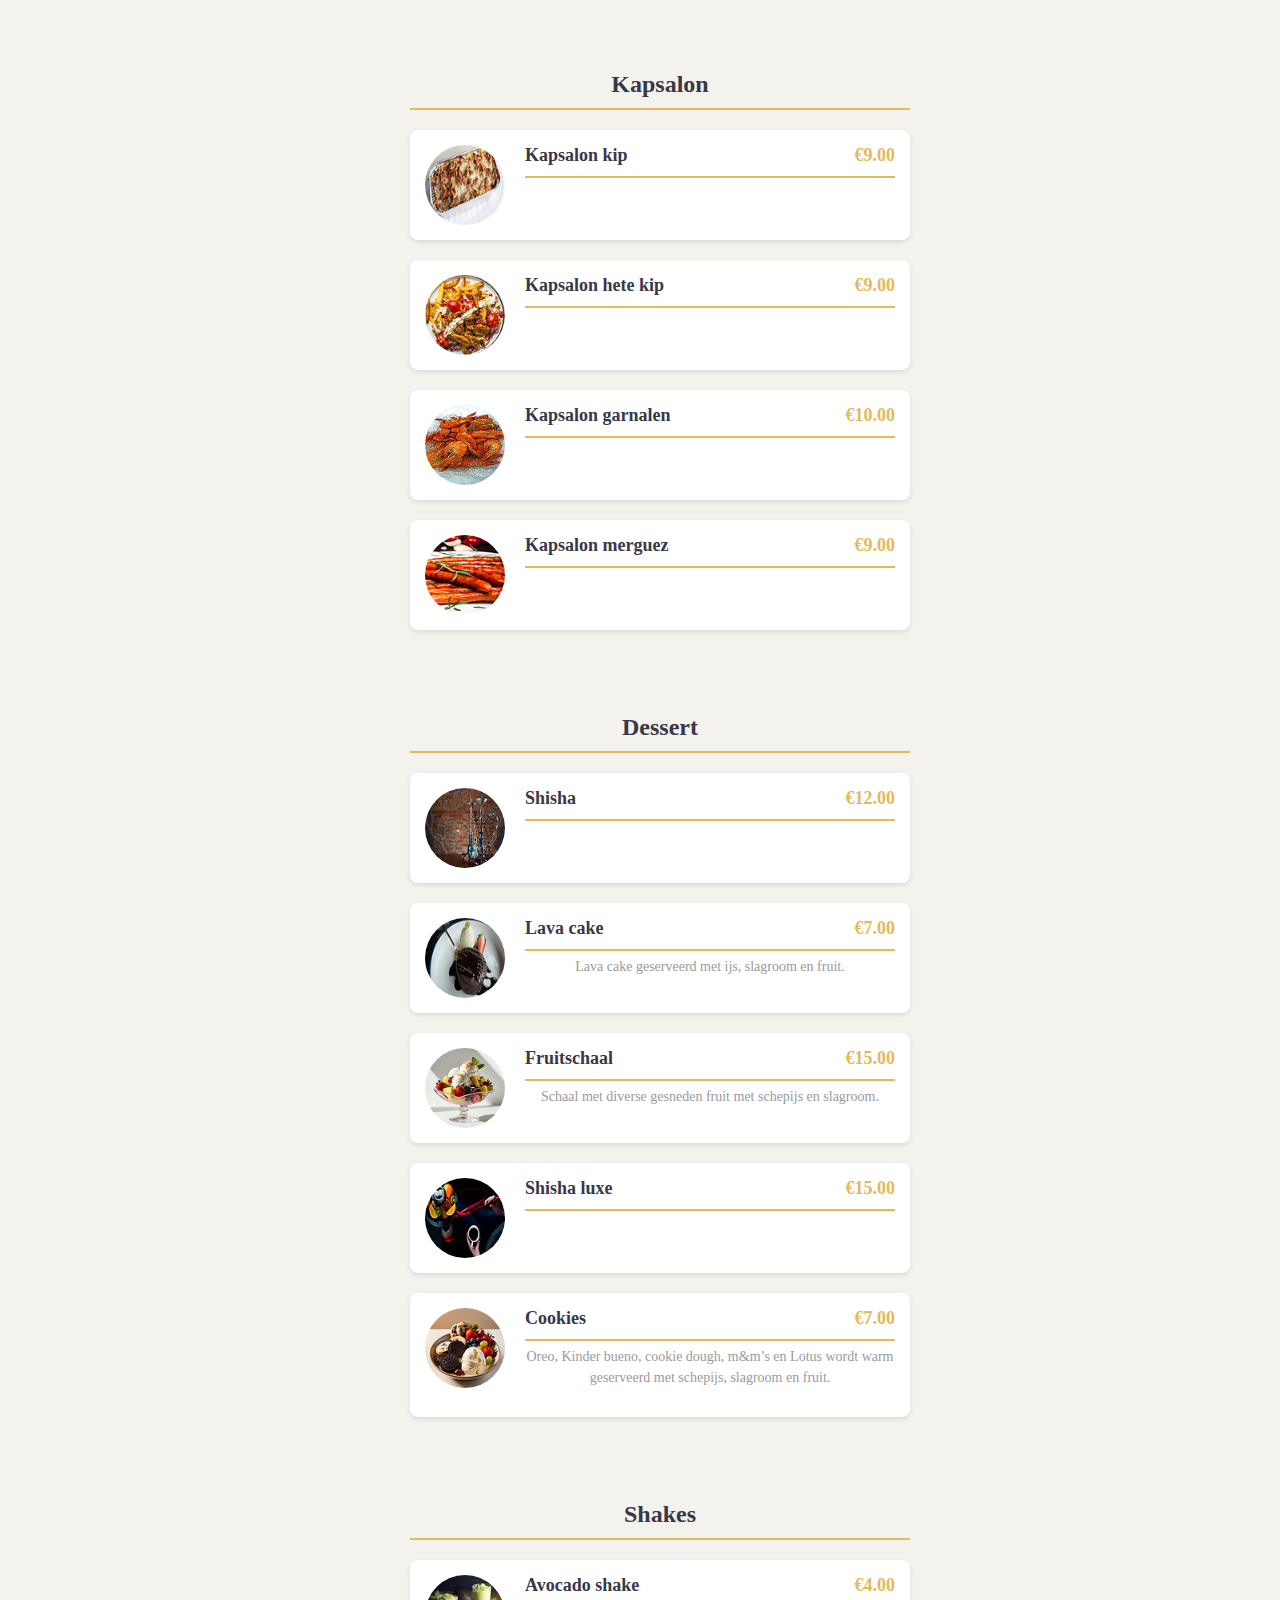
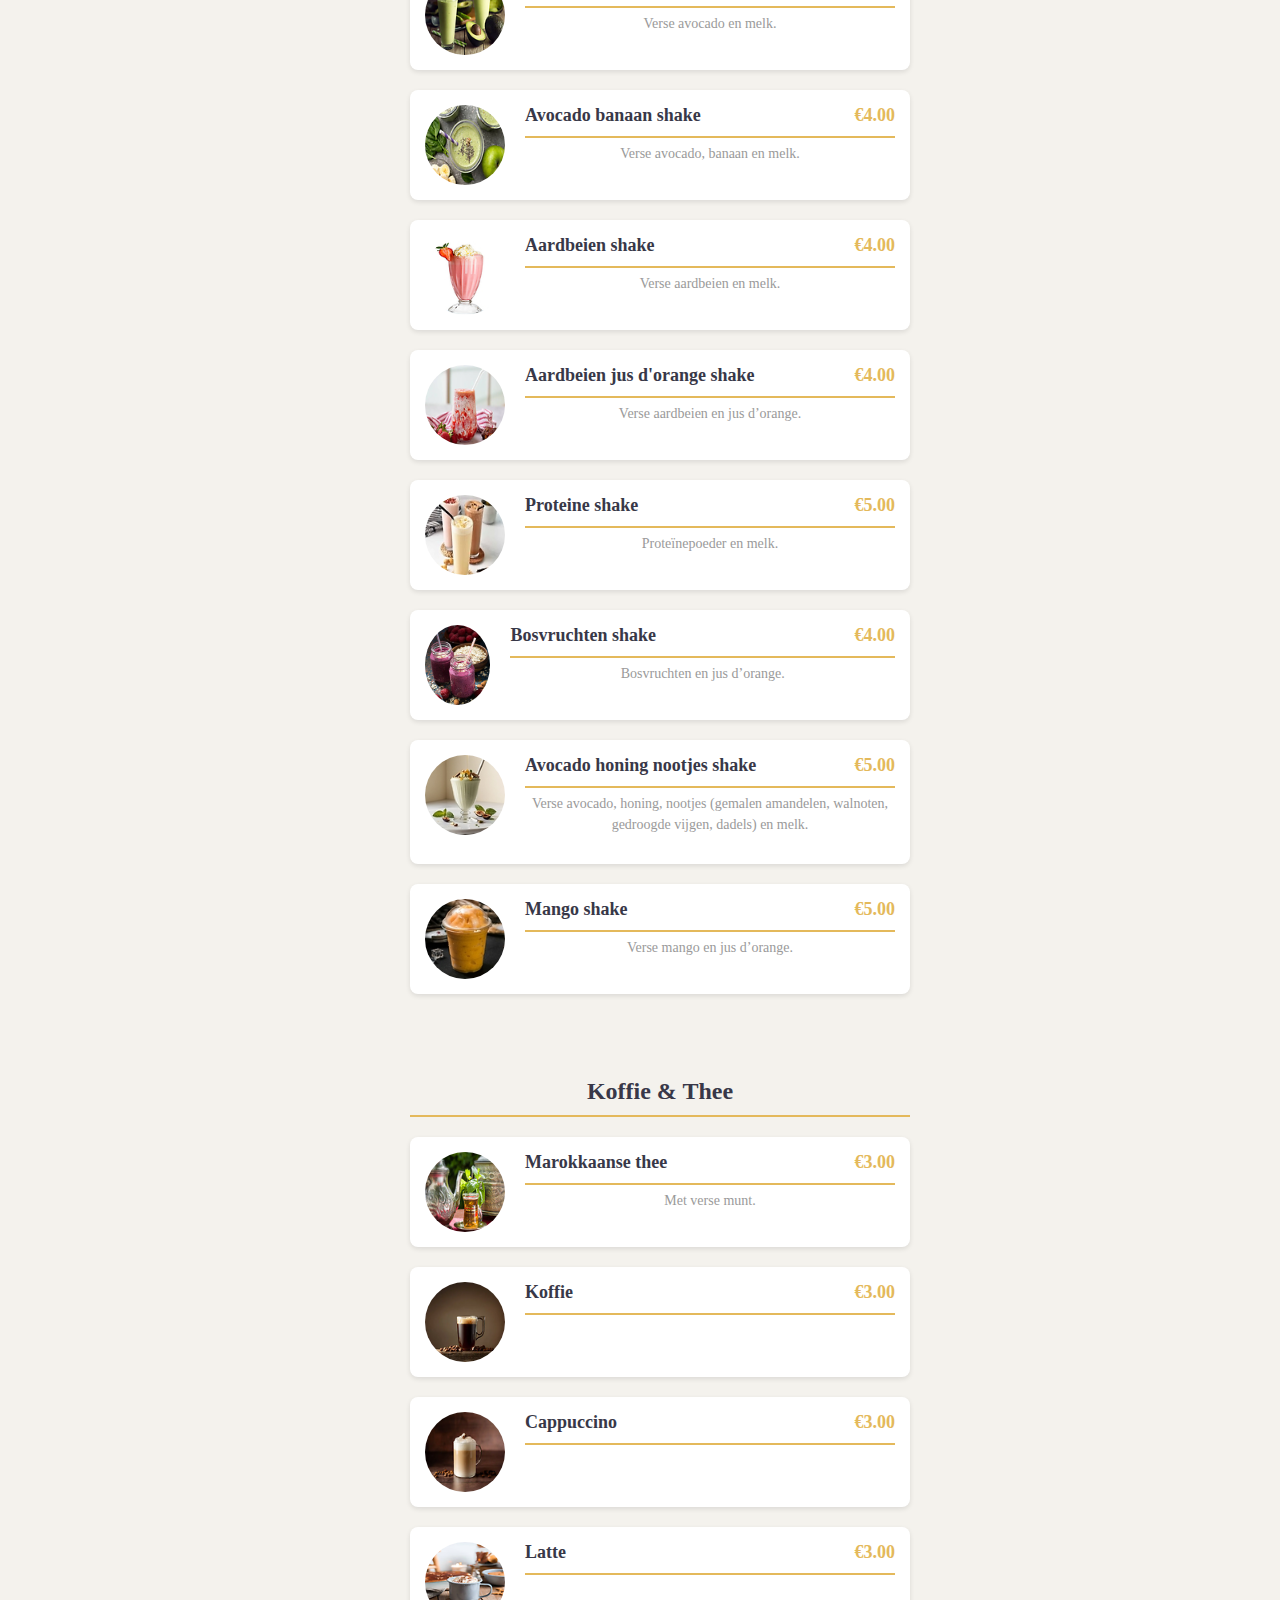
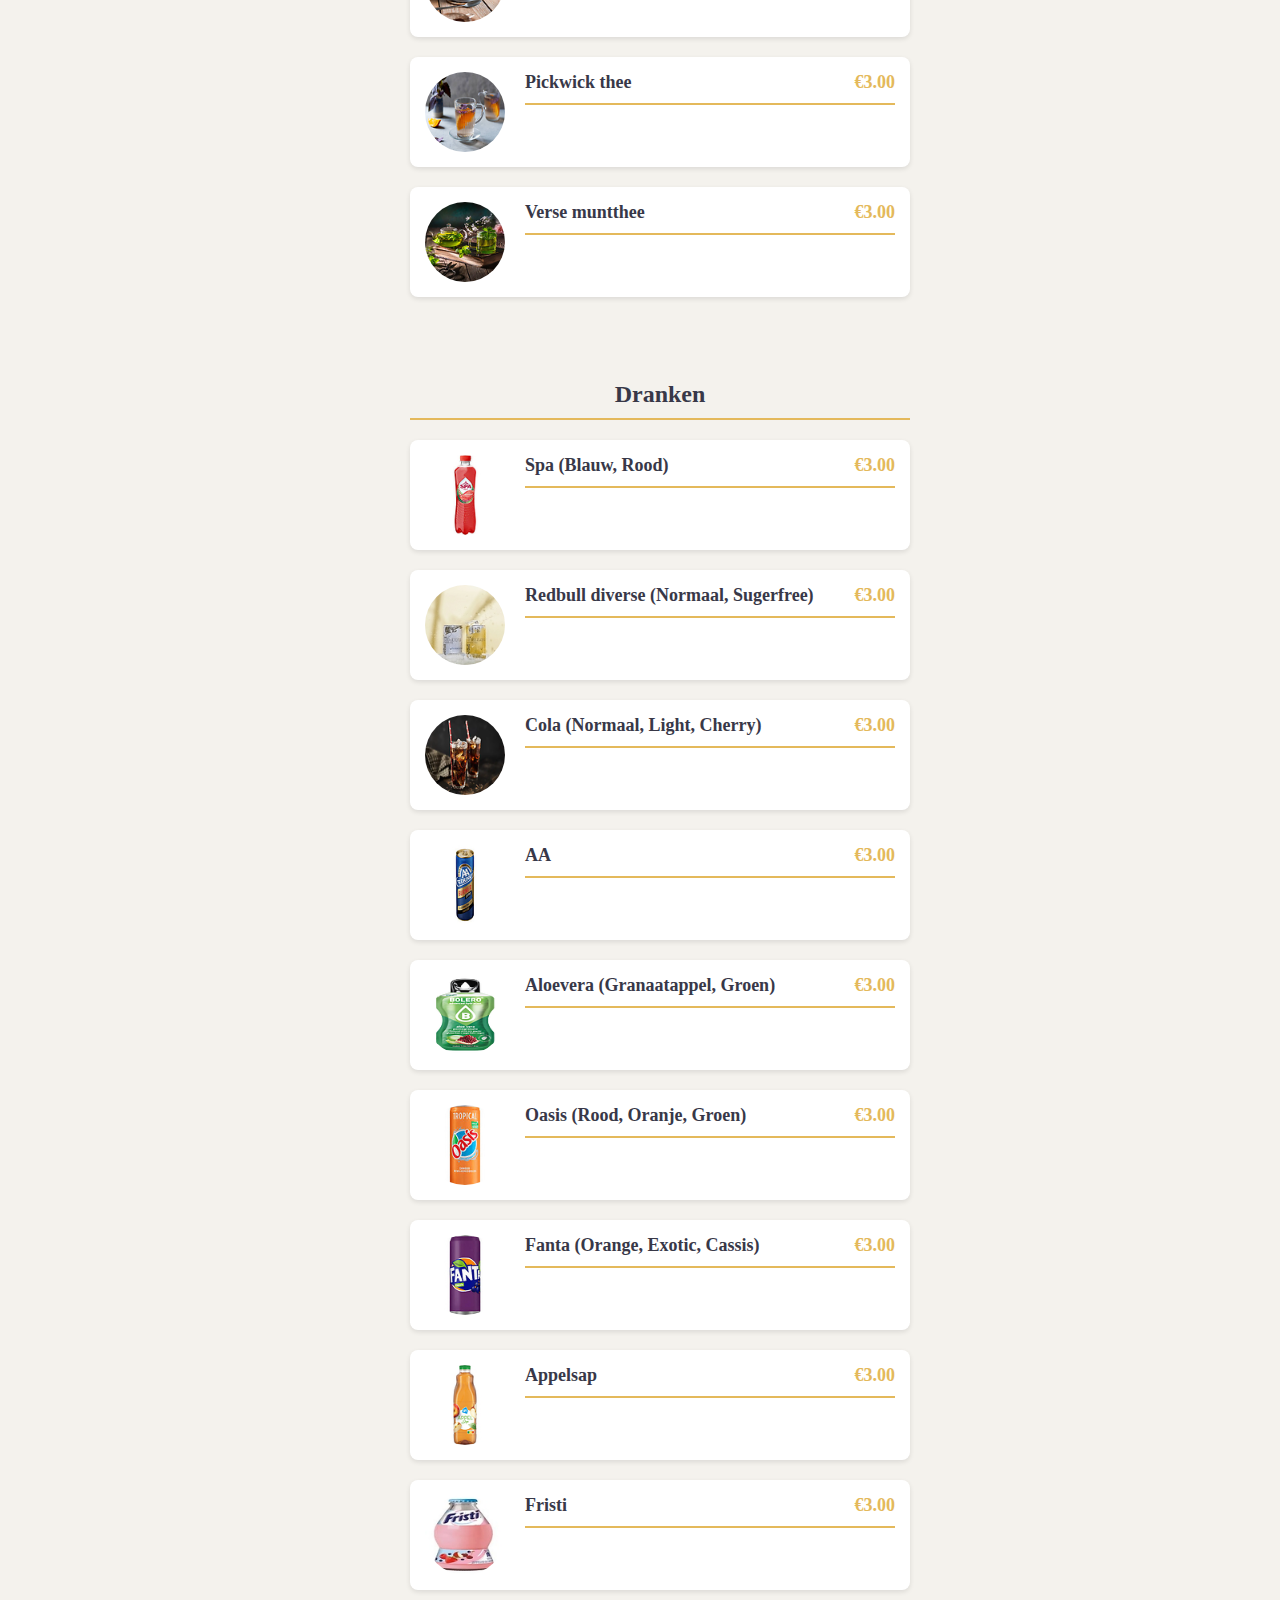
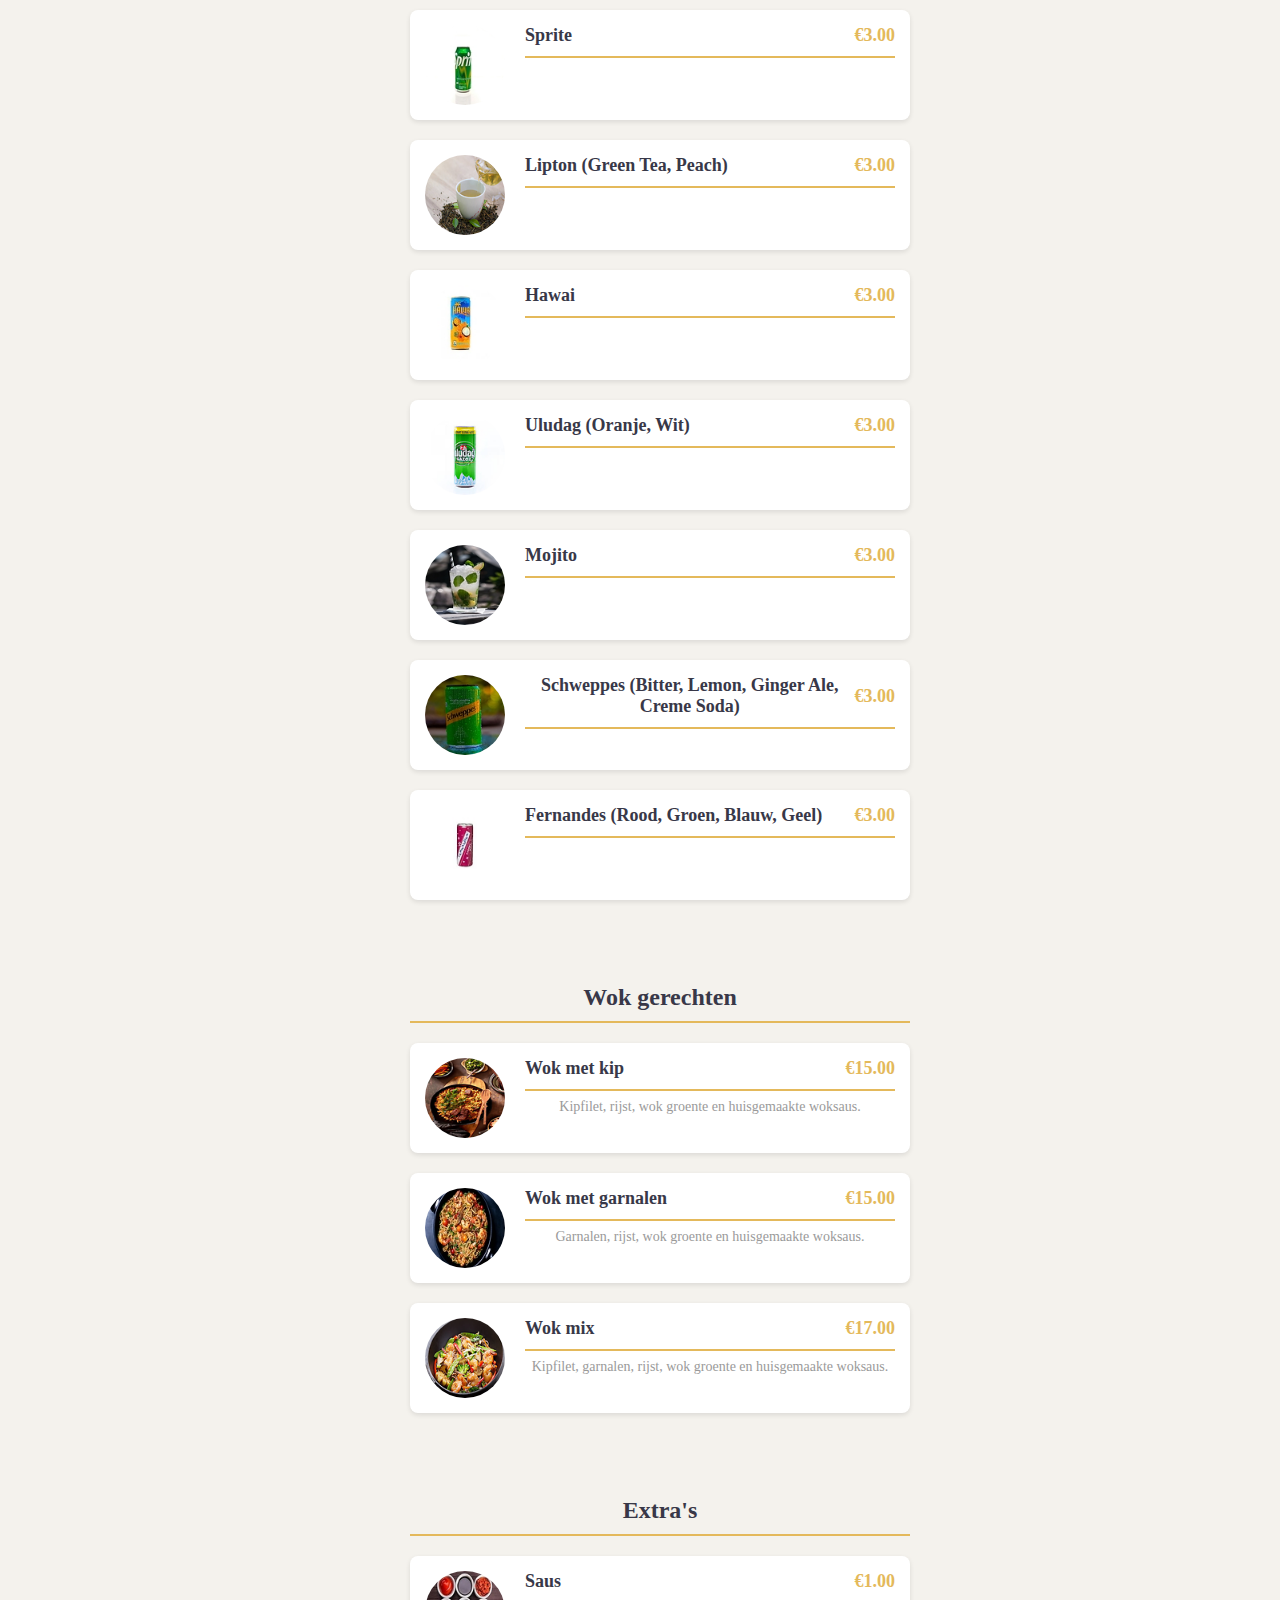
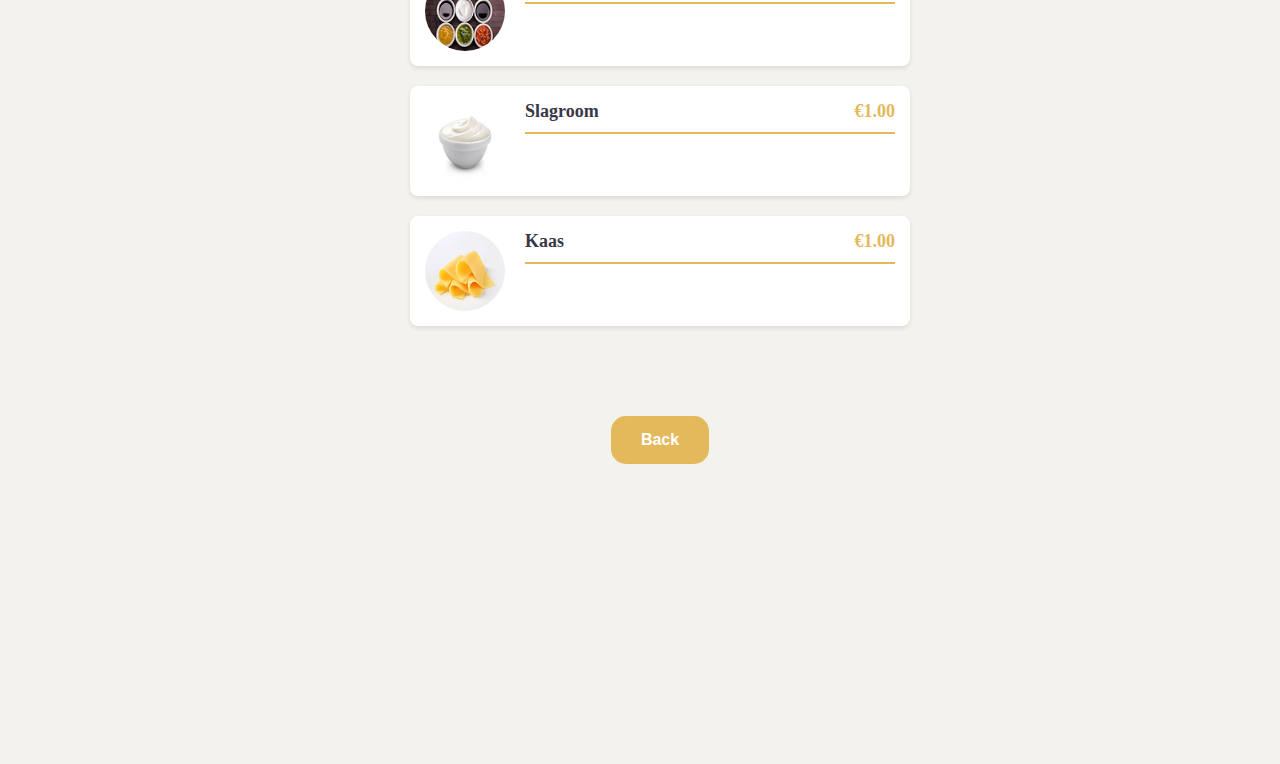
==== commit ee6c7581: "last push 3.0" ====
--- a/menu.html
+++ b/menu.html
@@ -4,7 +4,7 @@
     <meta charset="UTF-8">
     <meta name="viewport" content="width=device-width, initial-scale=1.0">
     <link rel="shortcut icon" href="./newlogoP1.svg" type="image/svg+xml">
-    <title>Menu du Restaurant</title>
+    <title>Restaurantmenu</title>
     <link rel="stylesheet" href="./assets/css/menu.css">
     <meta name="viewport" content="width=device-width, initial-scale=1.0">
 
@@ -20,7 +20,7 @@
                     <img src="./assets/images/newlogoP1.png" alt="Logo Restaurant">
                 </div>
                 <div class="title">
-                    <h2>Our Menu</h2>
+                    <h2>Ons menu</h2>
 
                 </div>
             </div>
